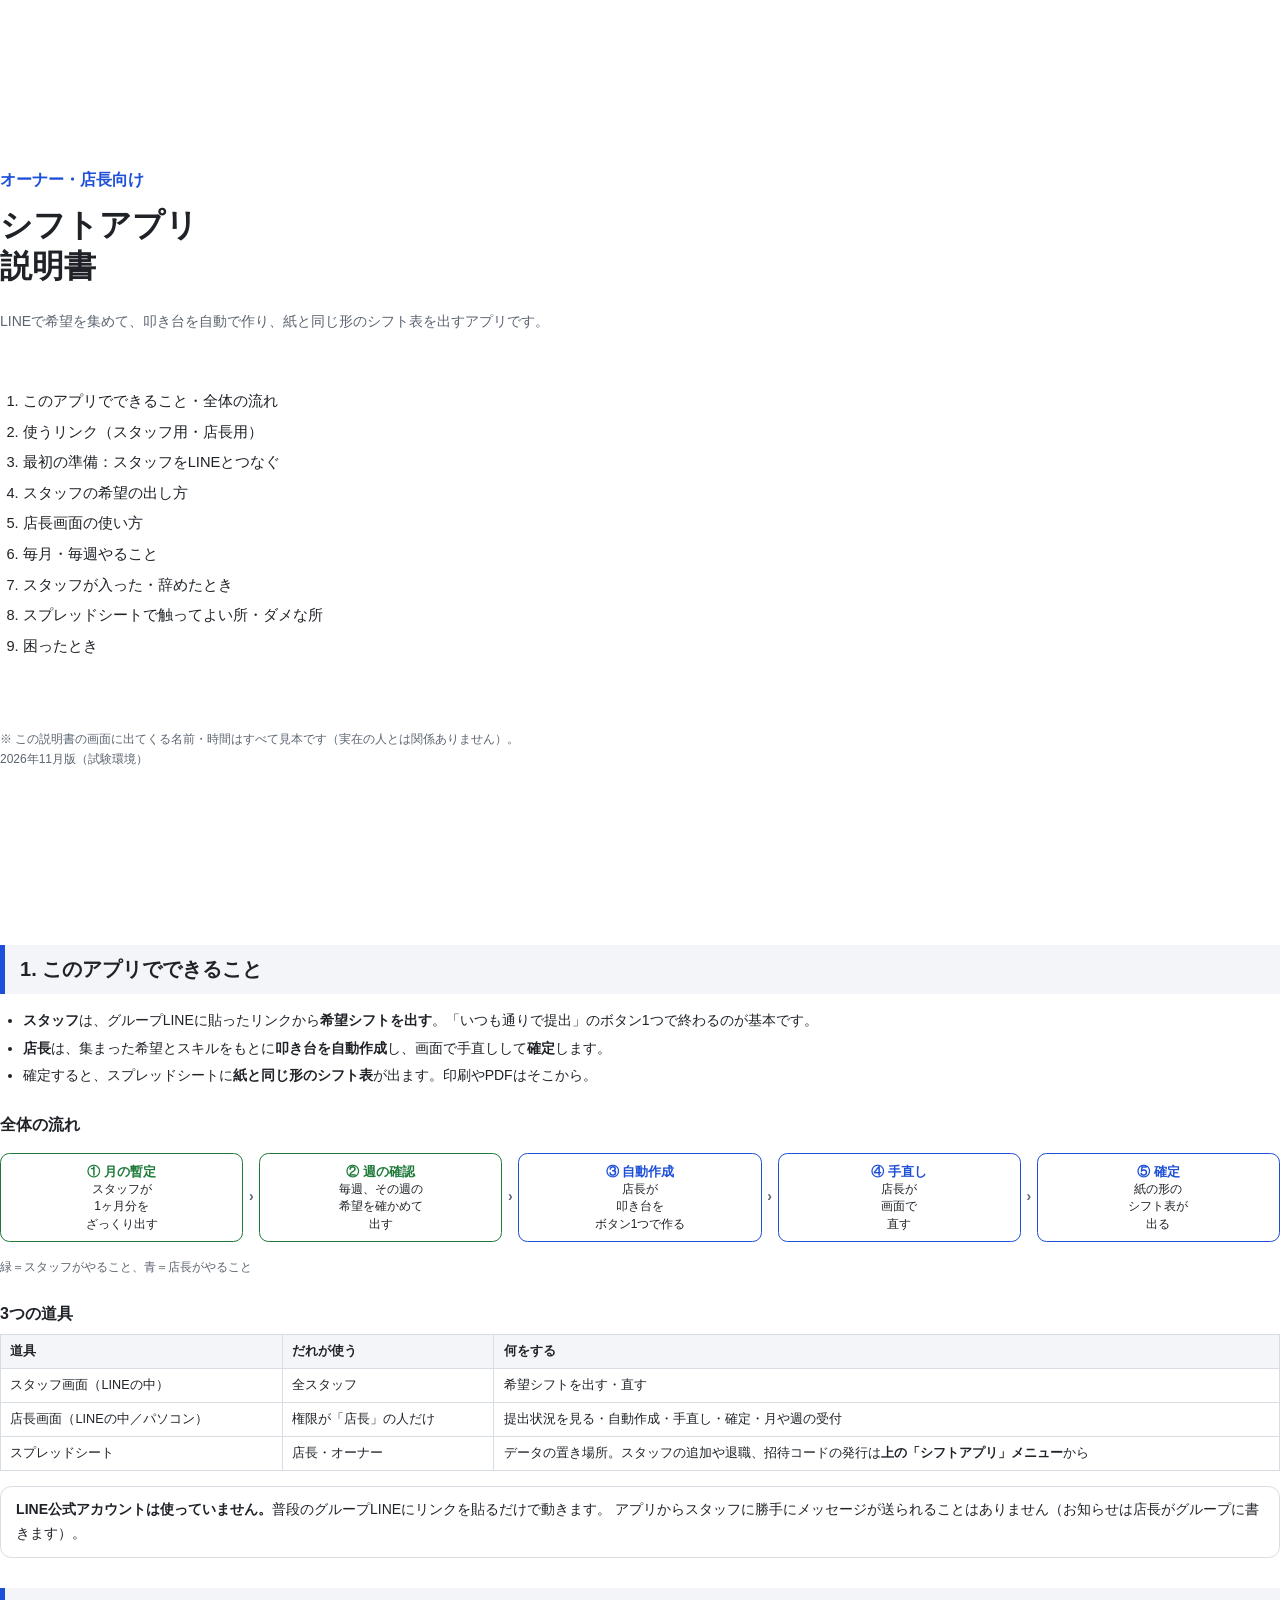
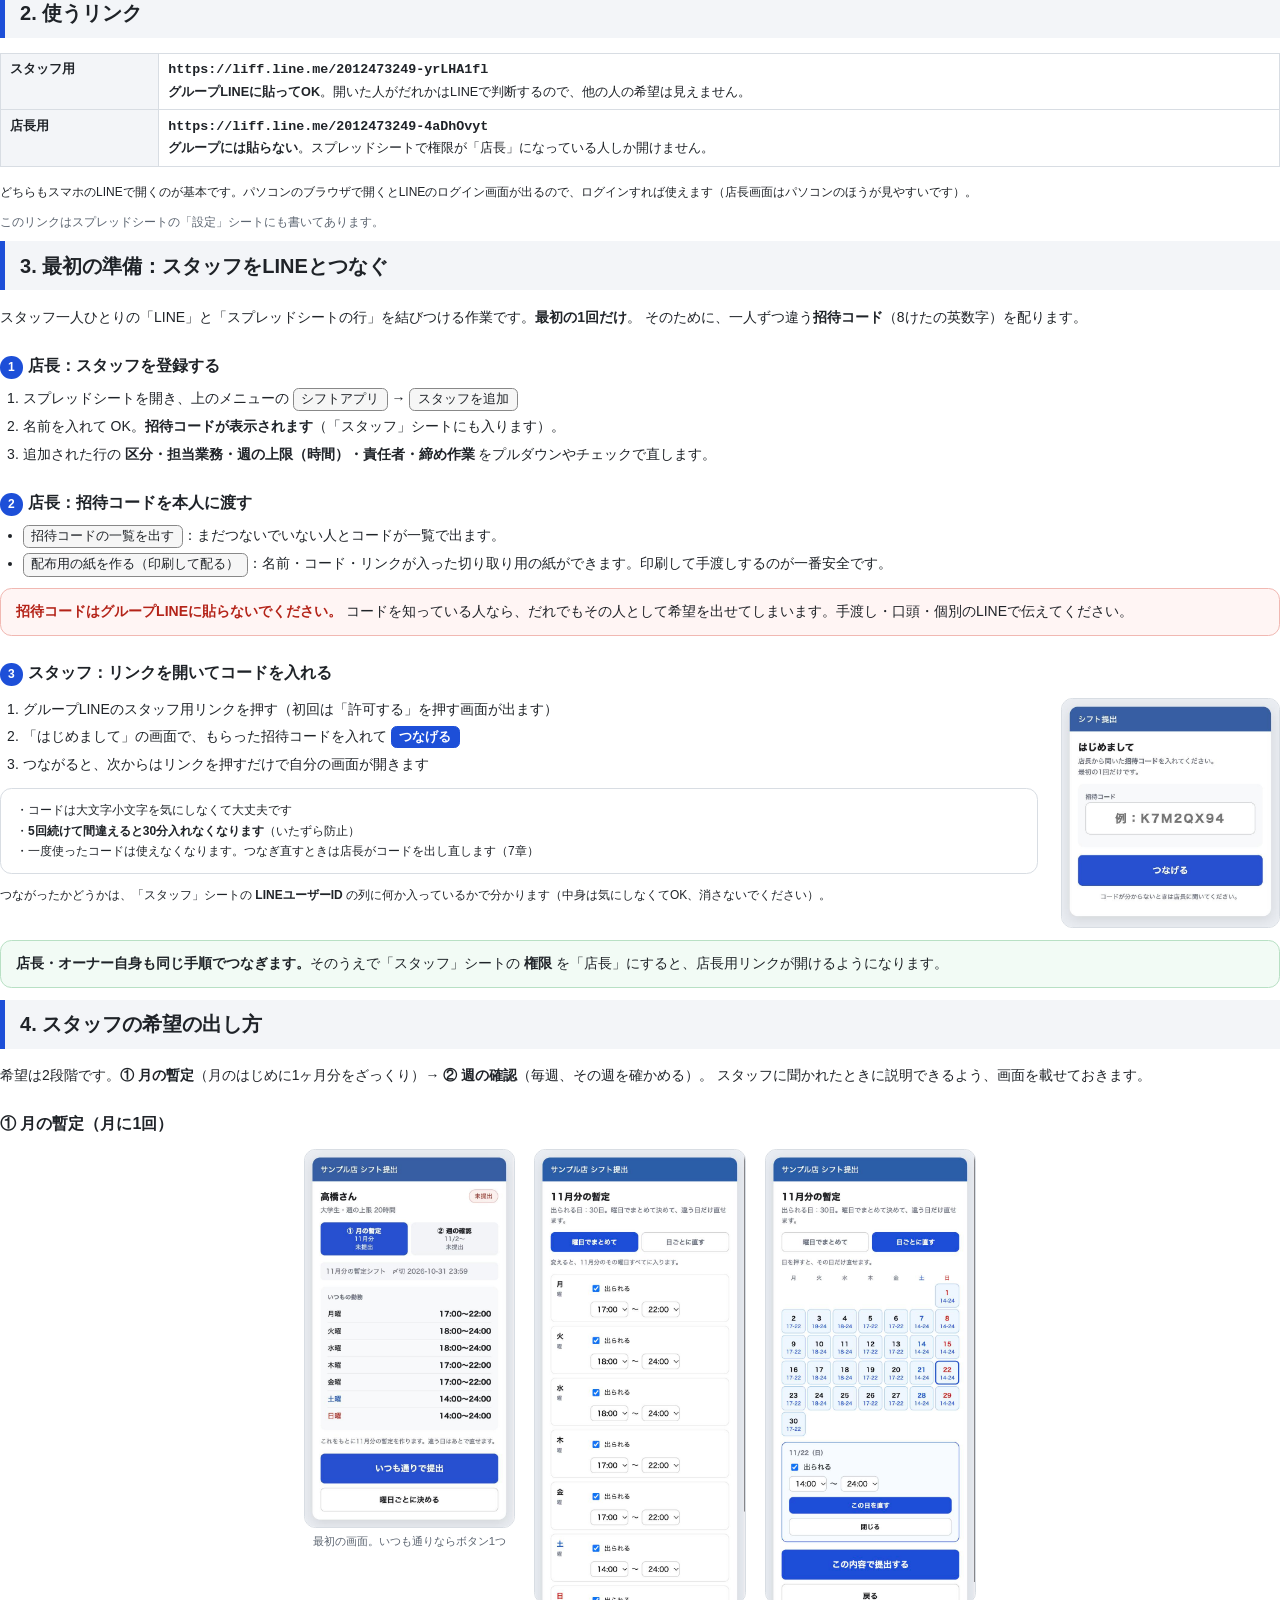
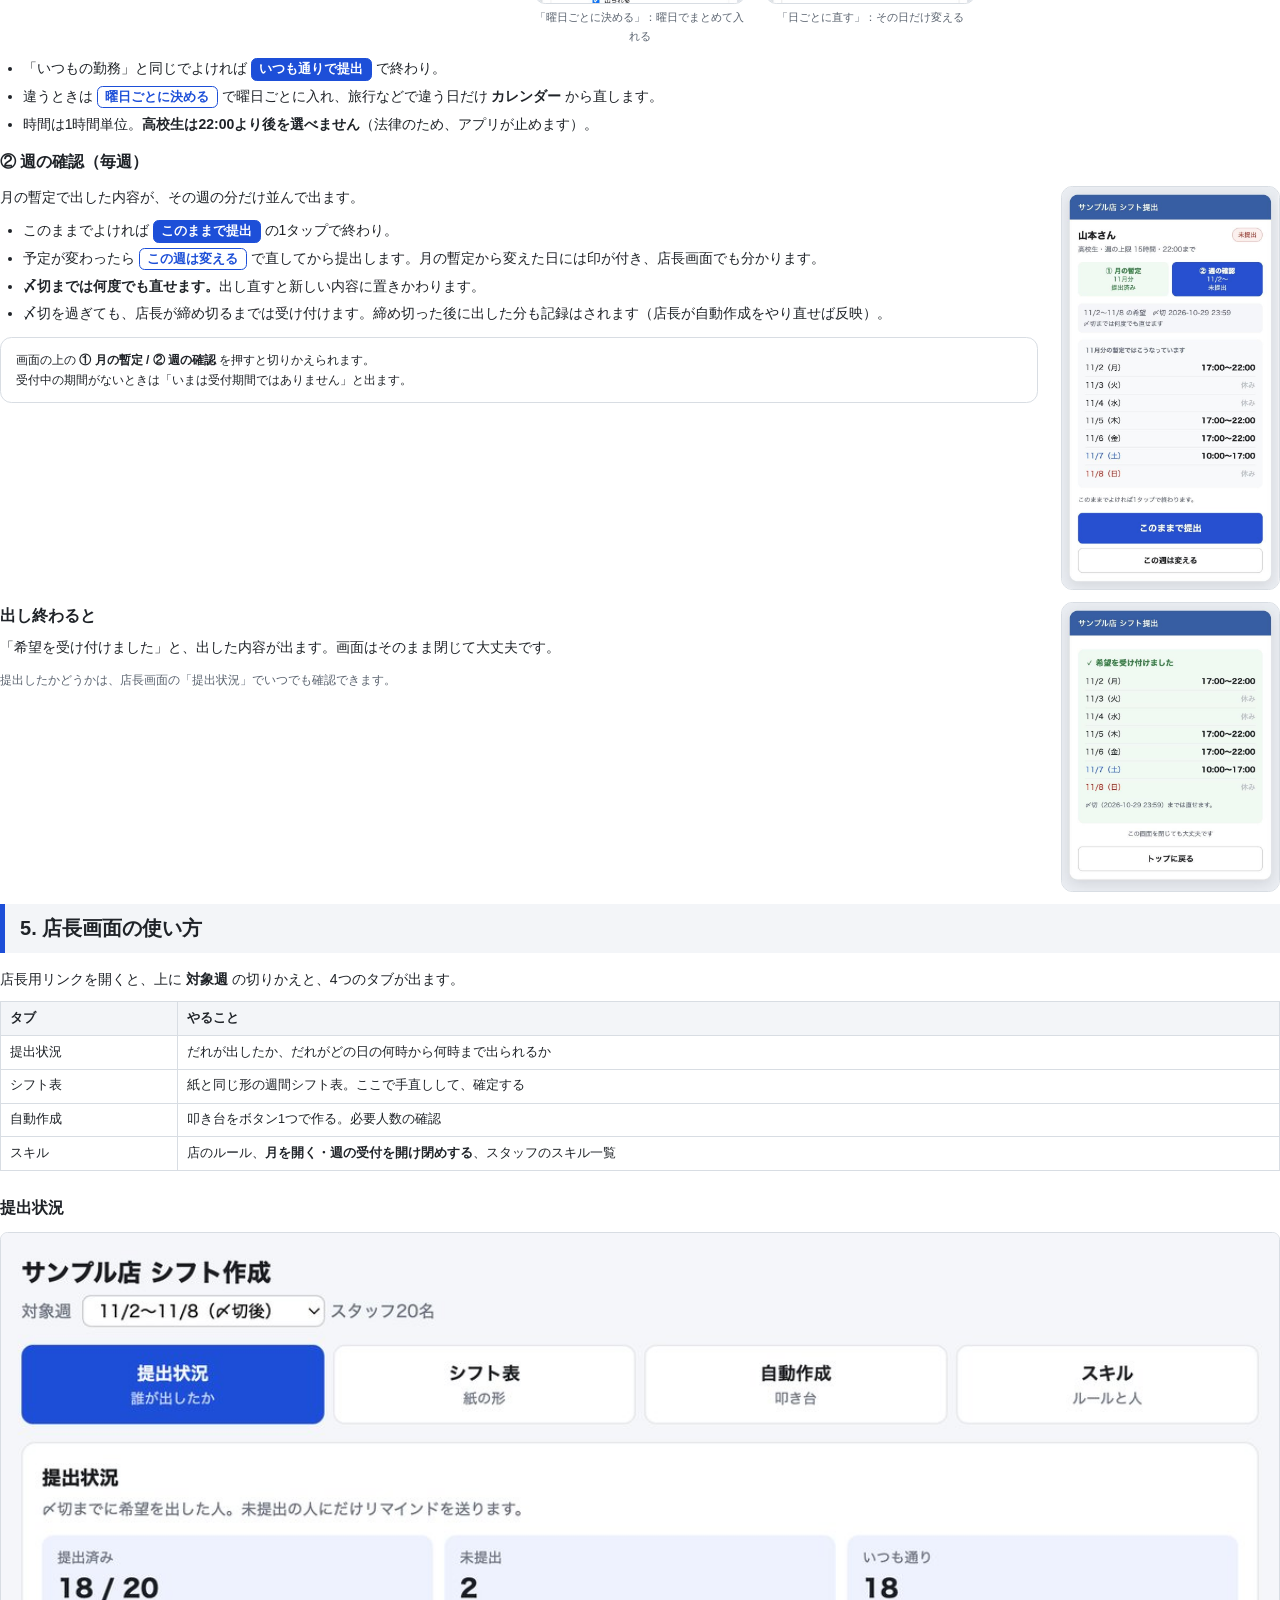
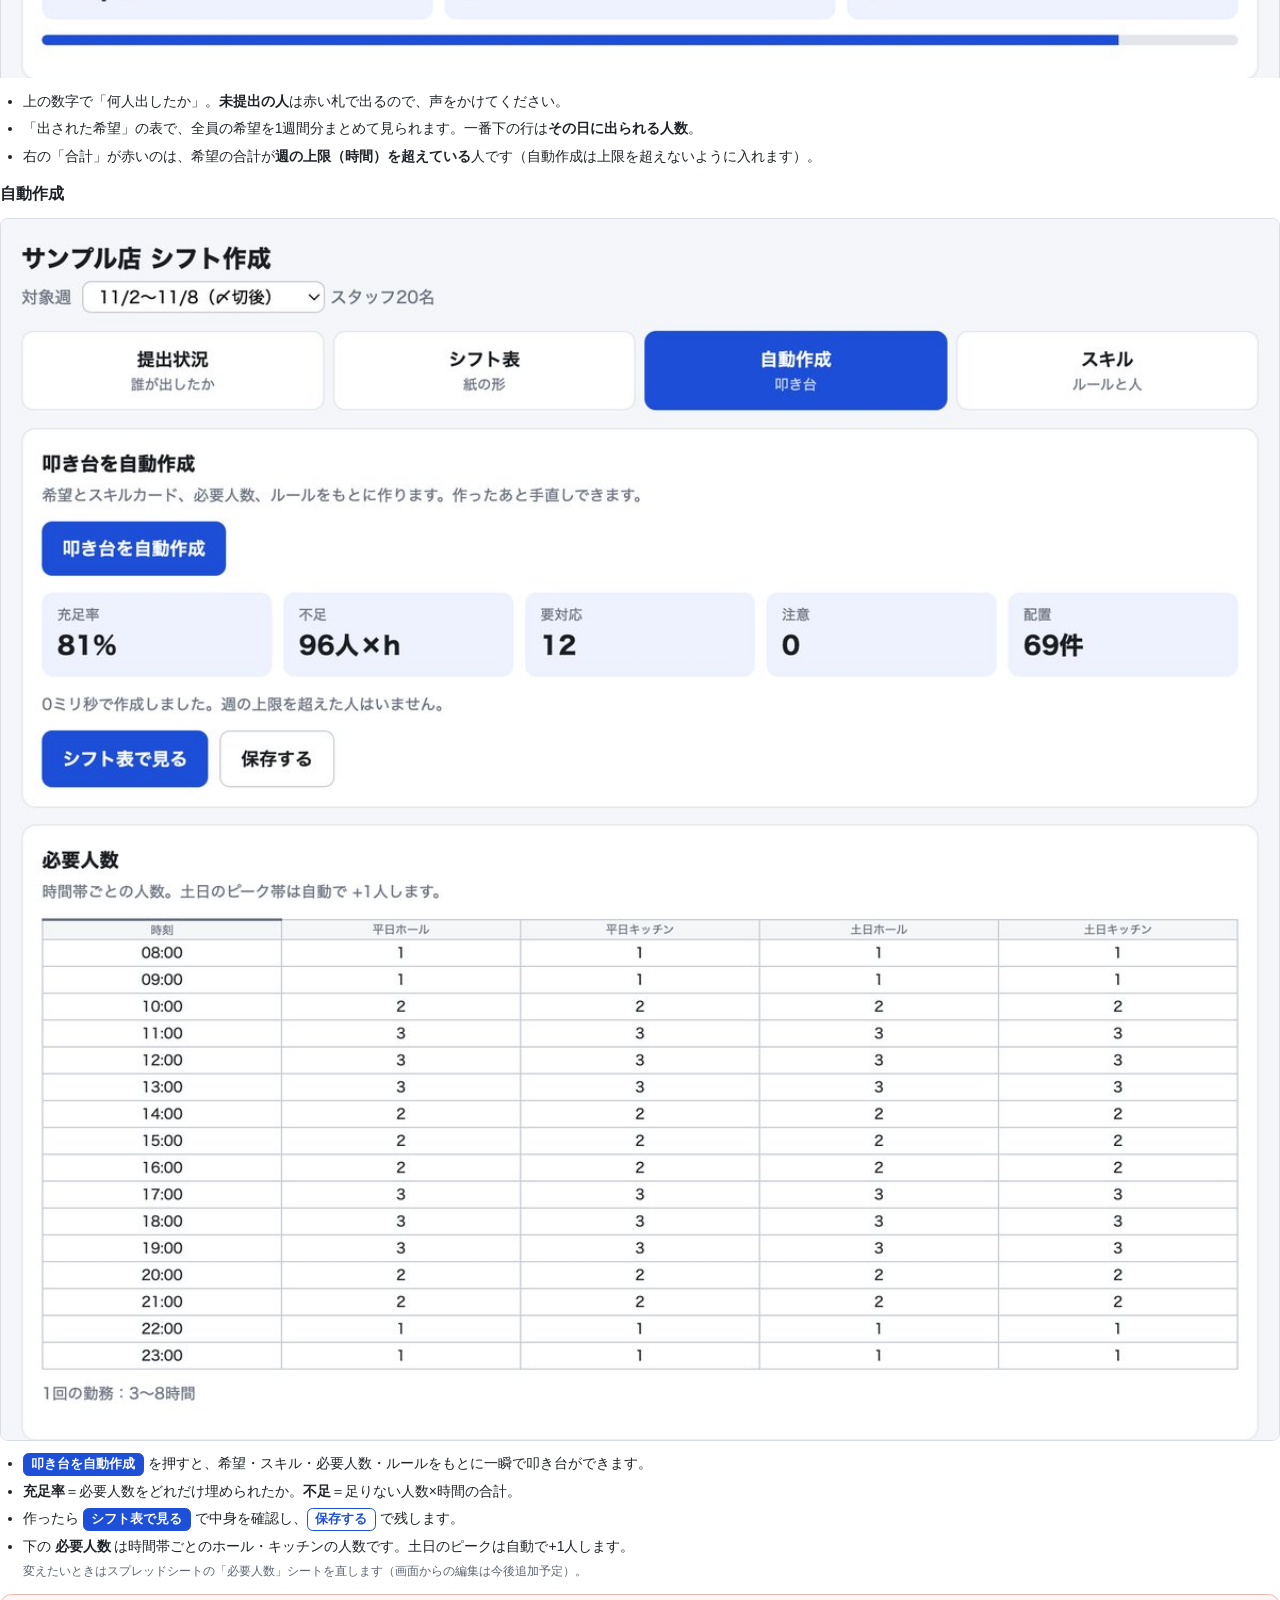
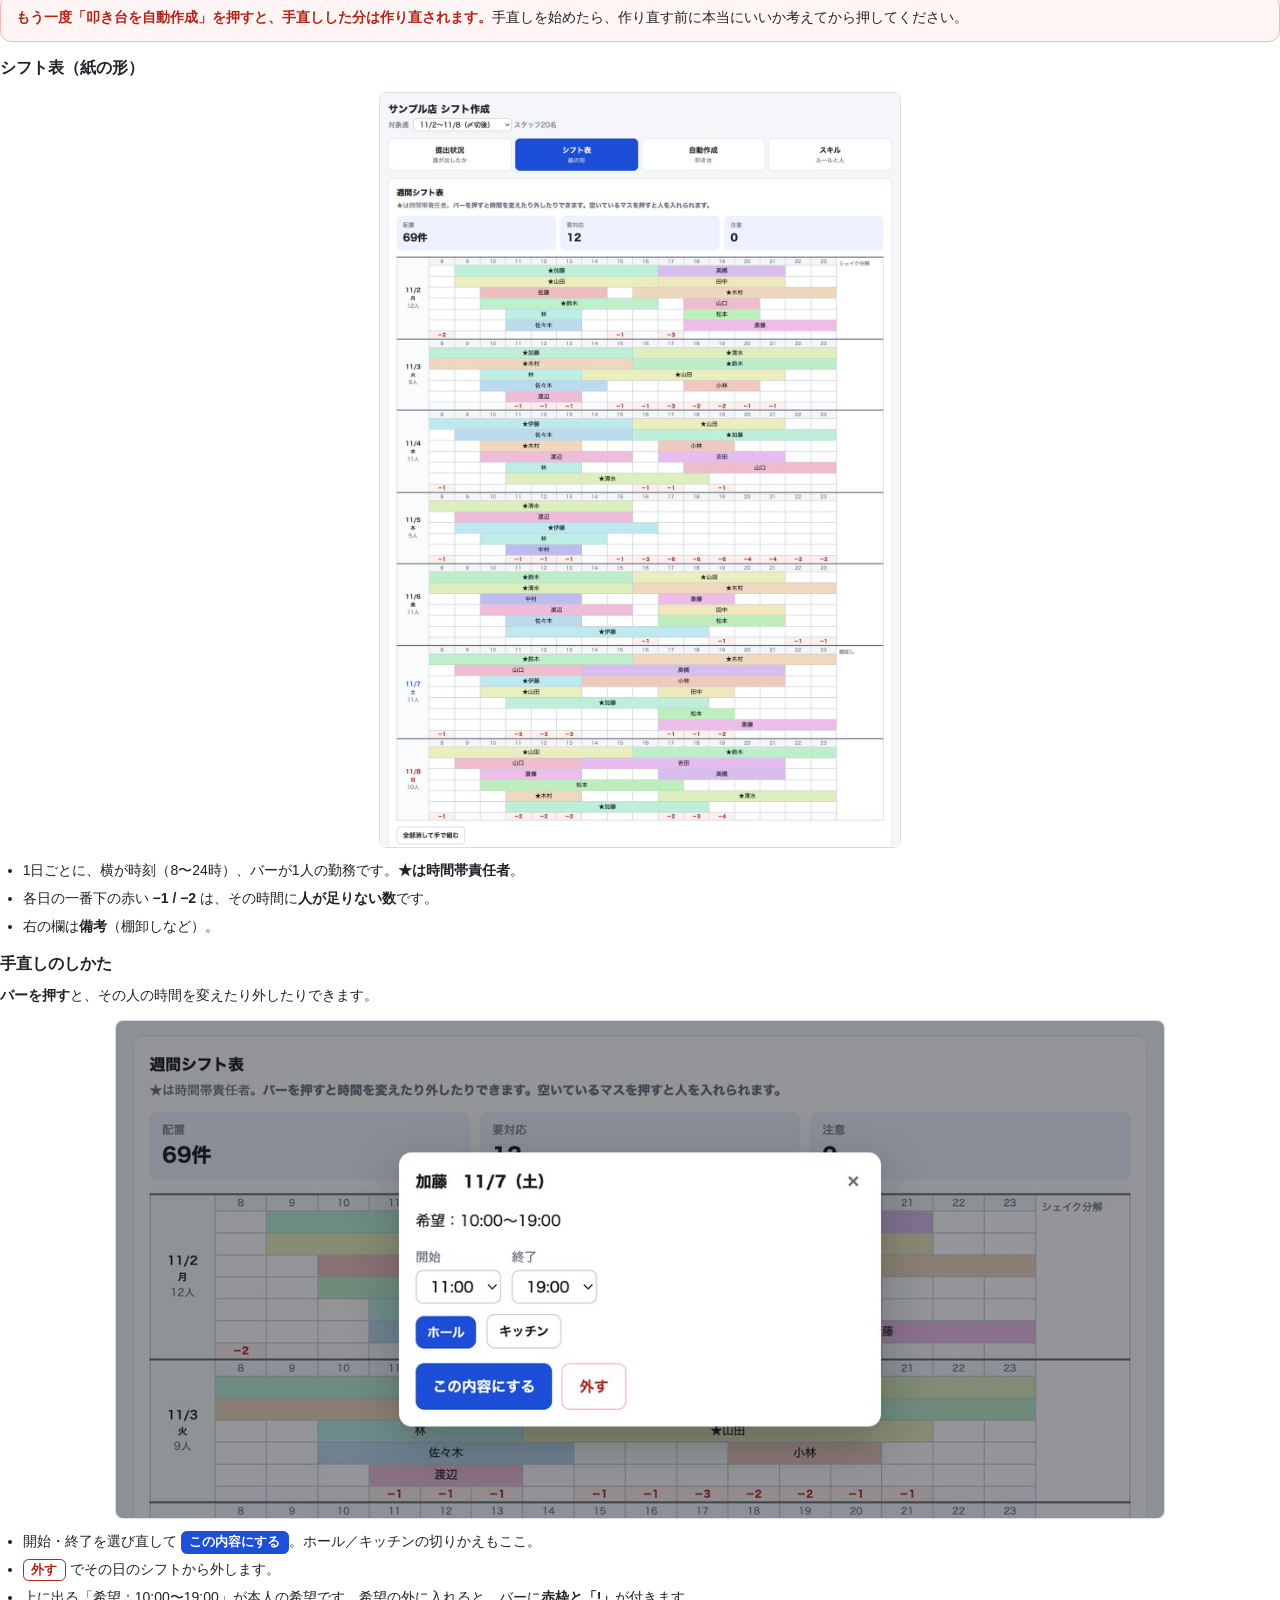
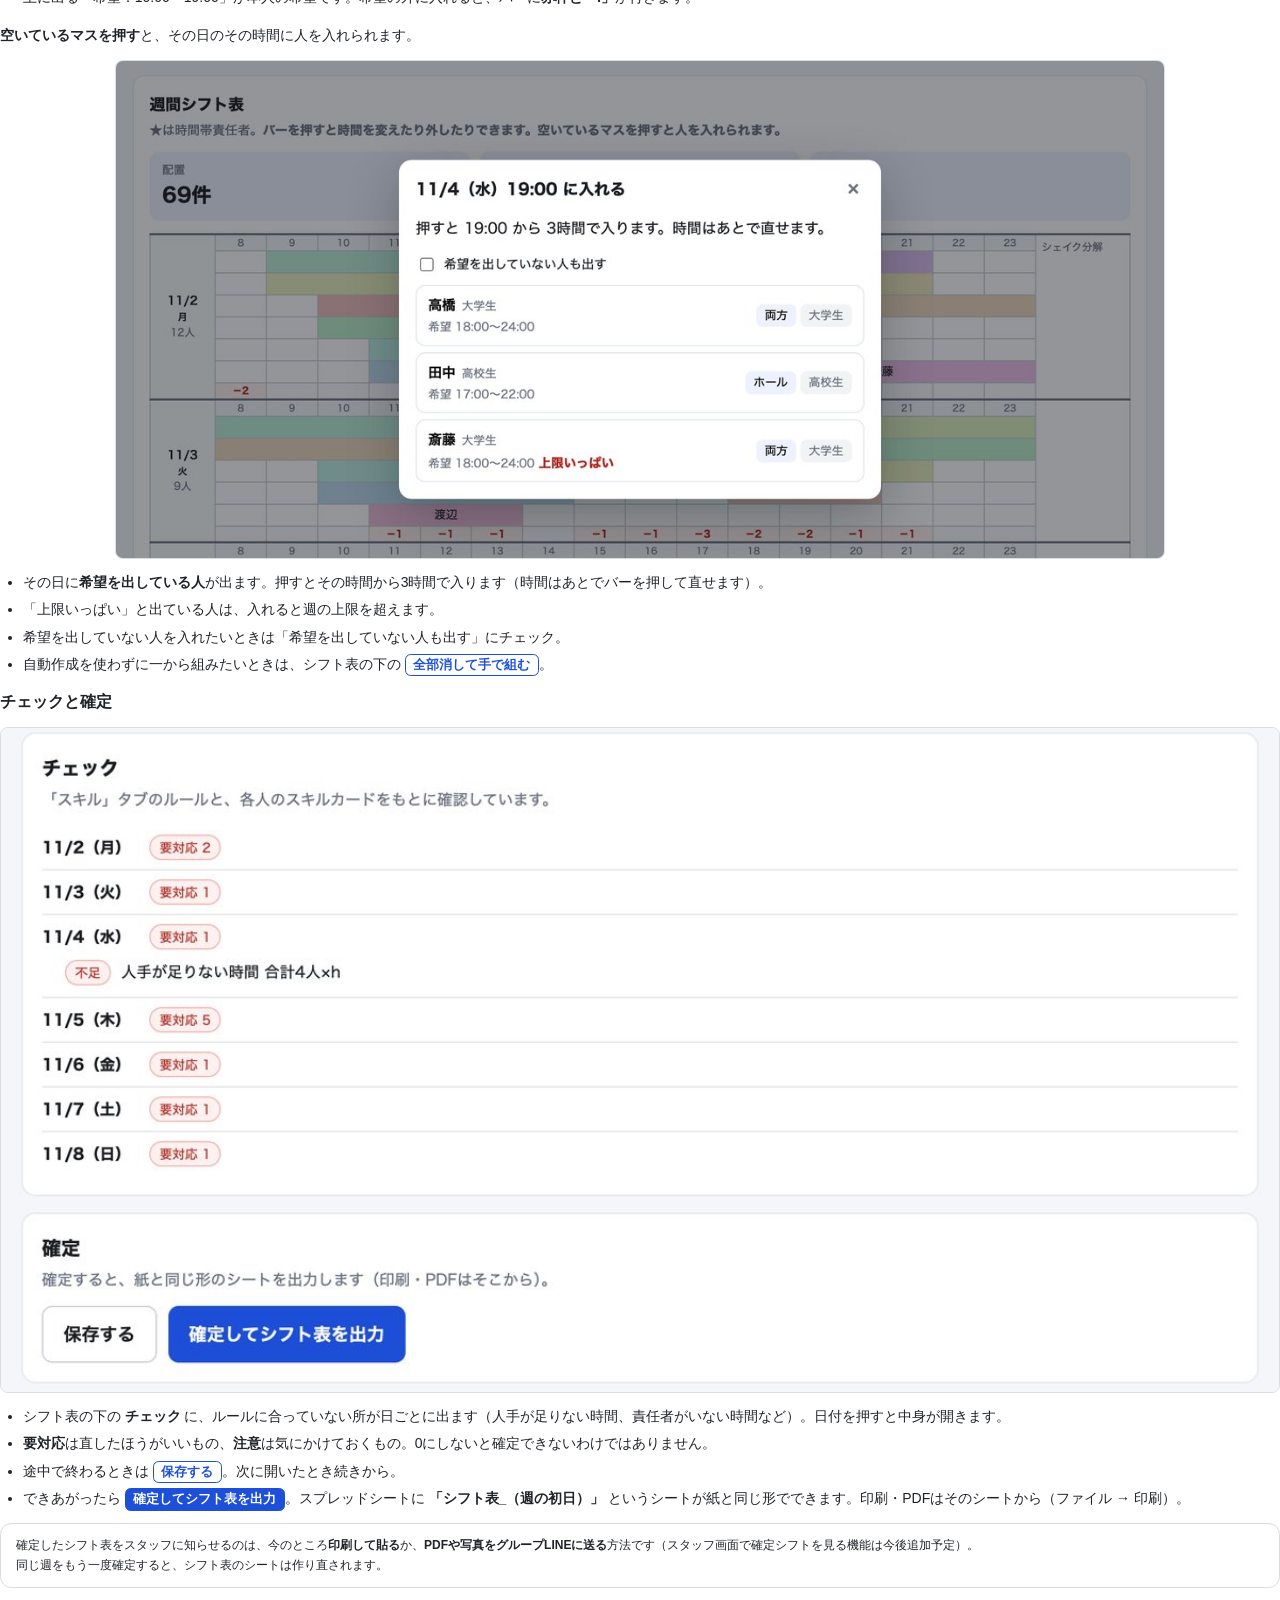
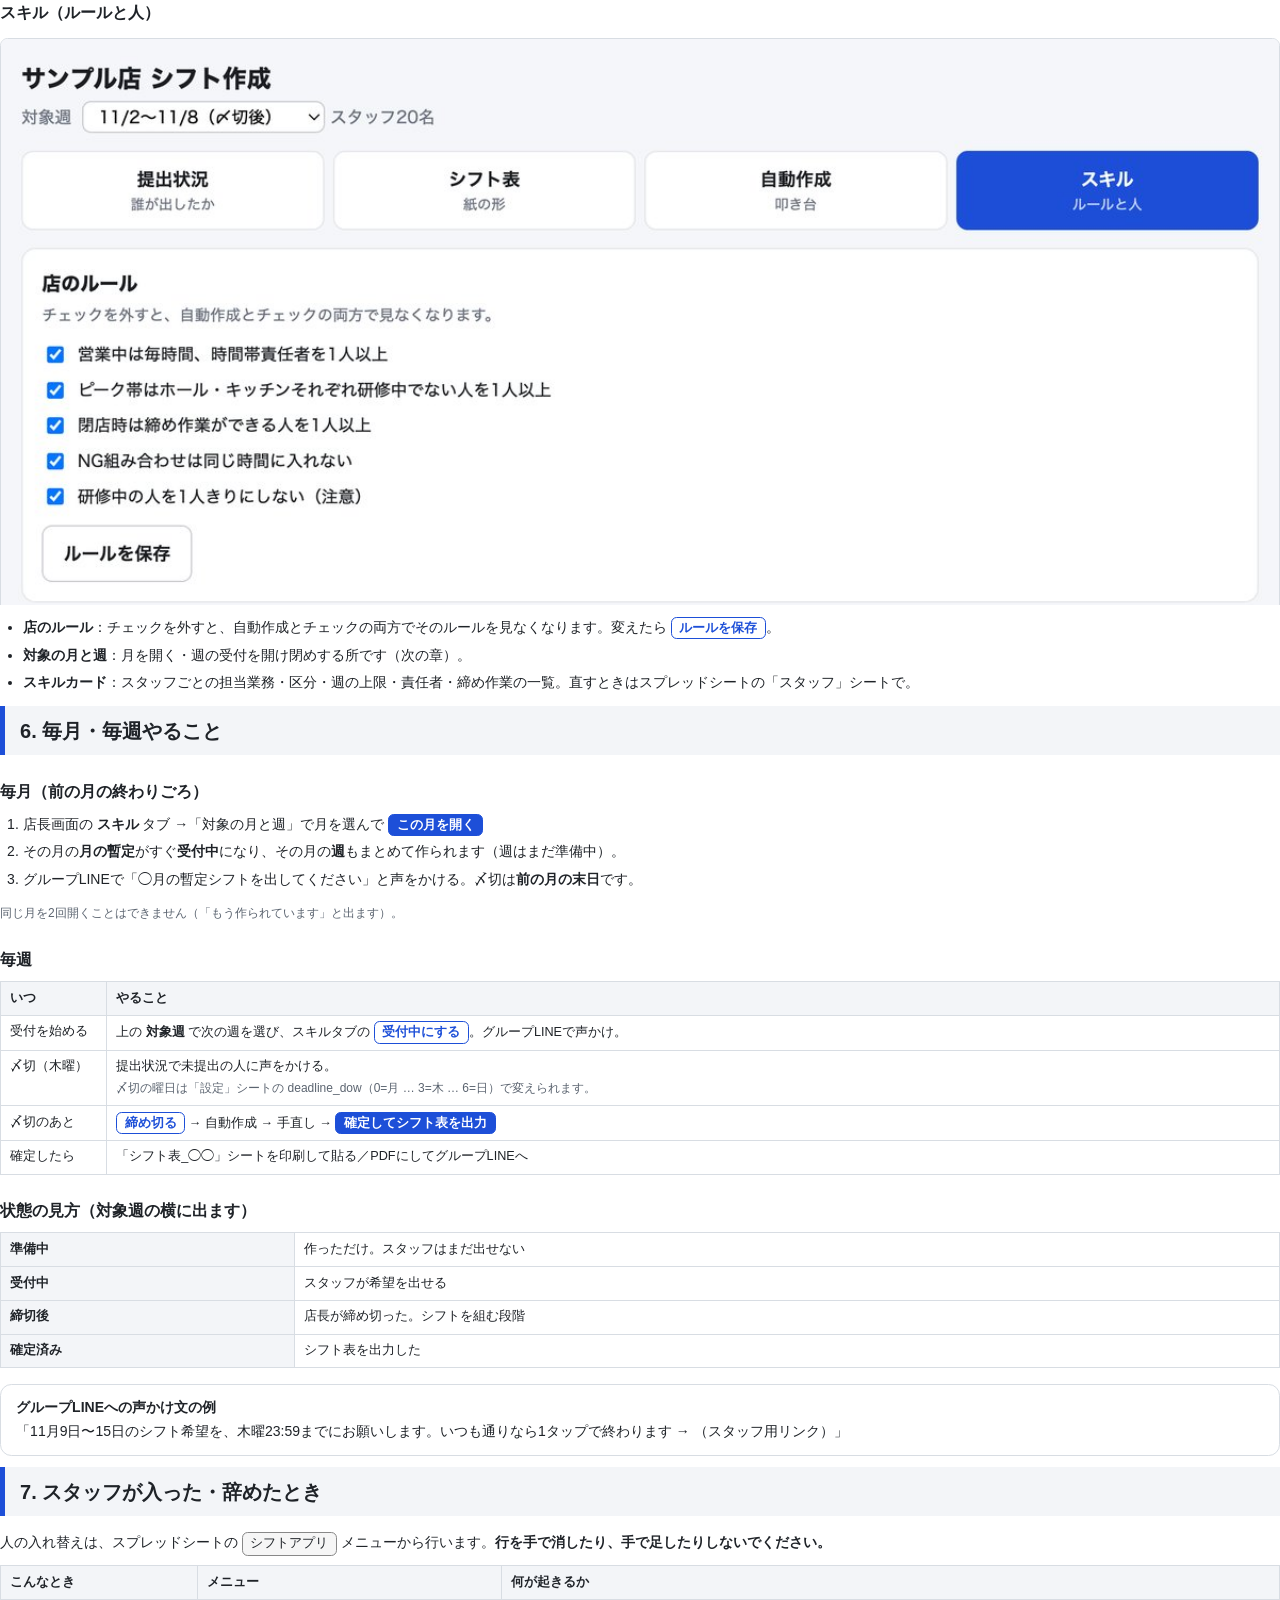
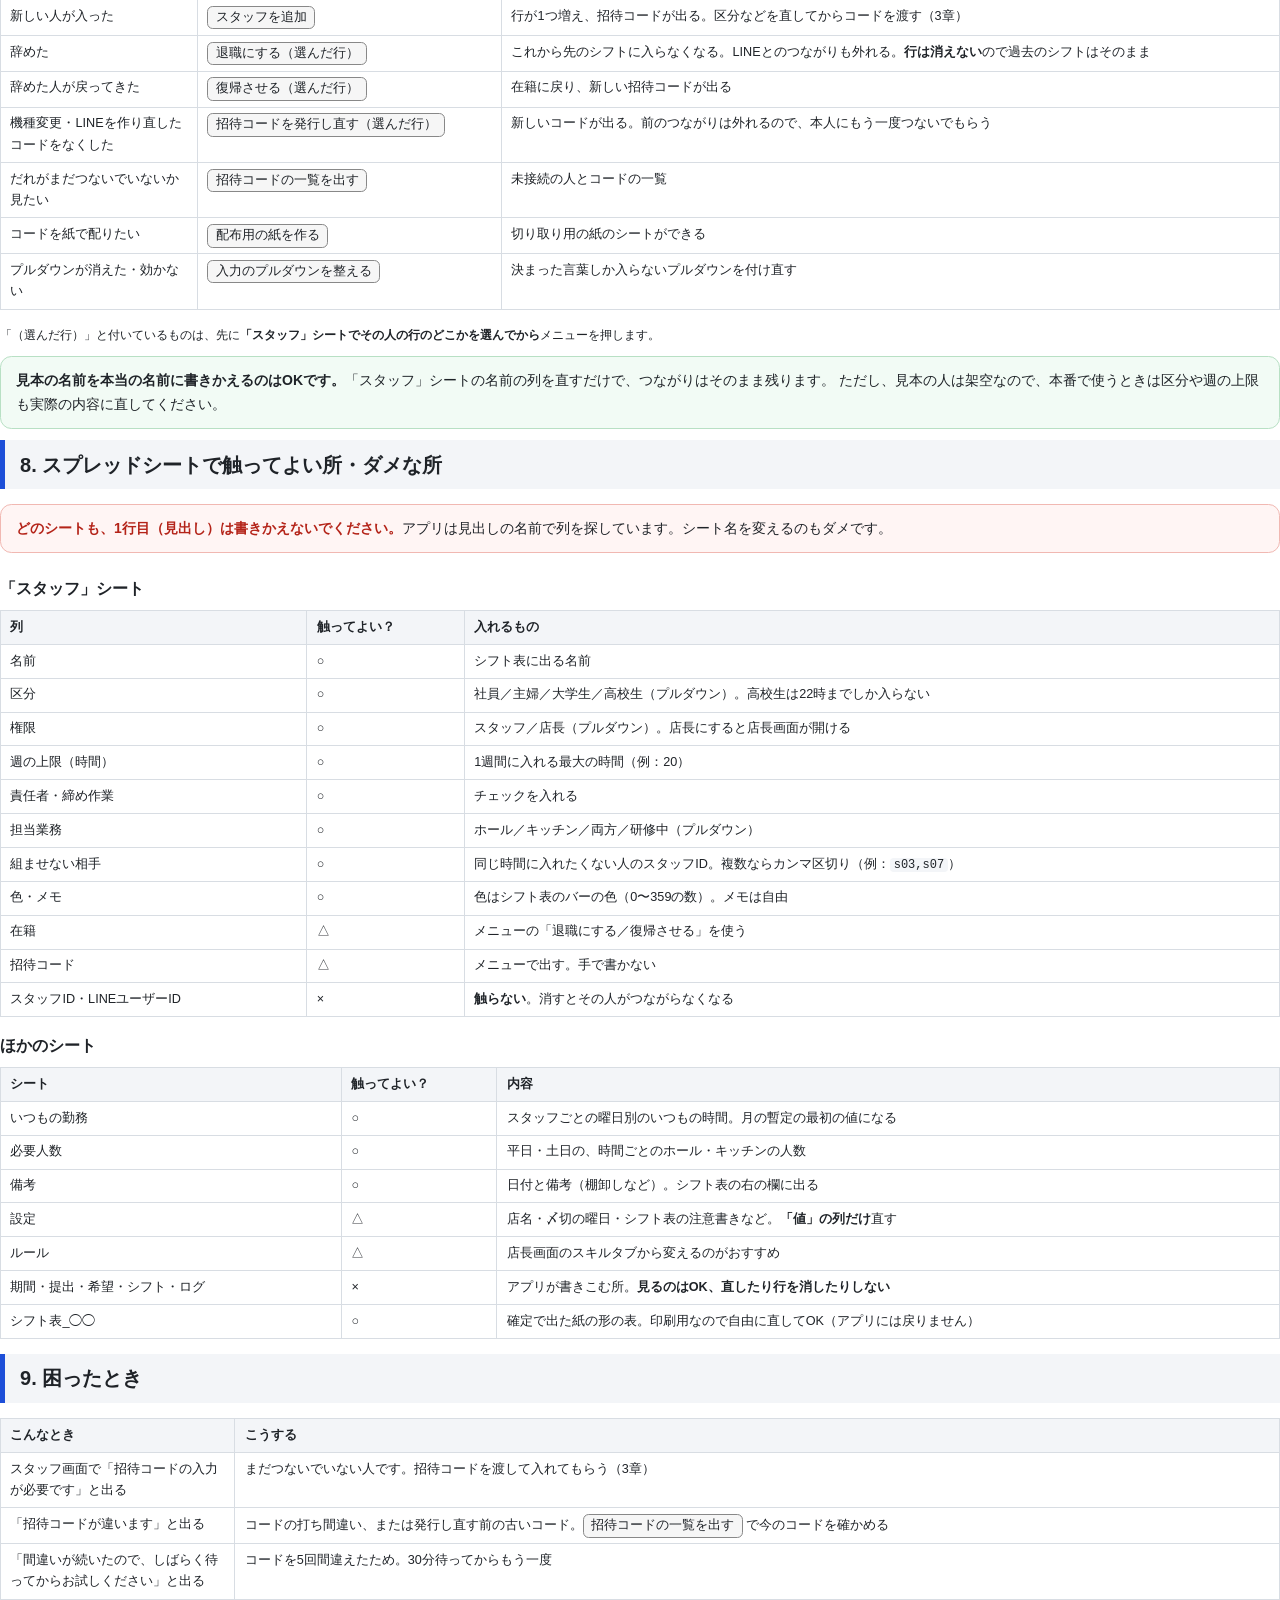
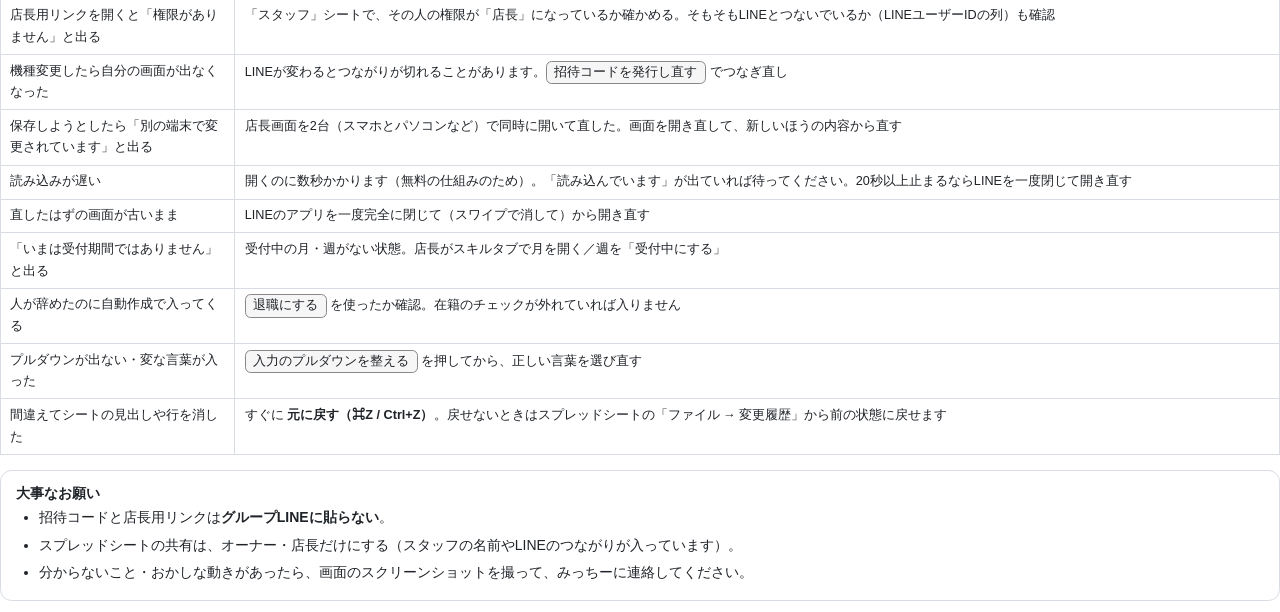
==== manual/manual.html @ 15a0da94 "説明書（PDF）と、説明書のスクショ用の見本モードを追加 - manual/: オーナー・店長向けの説明書（HTML と PDF、画面画像つき。名前はすべて架空） - 手元（localhost）で ?" ====
<!doctype html>
<html lang="ja">
<head>
<meta charset="utf-8">
<title>シフトアプリ 説明書（オーナー・店長向け）</title>
<!--
  オーナー・店長向けの説明書。ヘッドレス Chrome で PDF にする（A4 縦）。
  画像はすべて見本データ（架空の名前）。実名・LINEユーザーID・スプレッドシートIDは載せない。
-->
<style>
  @page { size: A4; margin: 14mm 14mm 16mm; }
  :root { --ink:#1f2328; --sub:#5b6470; --line:#d8dde3; --blue:#1d4fd8; --bg:#f3f5f8; --red:#b42318; --green:#1f7a3a; }
  * { box-sizing: border-box; }
  body { margin:0; color:var(--ink); font-family:"Hiragino Sans","Hiragino Kaku Gothic ProN","Noto Sans JP",sans-serif; font-size:10.5pt; line-height:1.7; -webkit-print-color-adjust:exact; print-color-adjust:exact; }
  h1 { font-size:24pt; margin:0 0 6mm; line-height:1.3; }
  h2 { font-size:15pt; margin:0 0 4mm; padding:2mm 0 2mm 4mm; border-left:5px solid var(--blue); background:var(--bg); }
  h3 { font-size:12pt; margin:6mm 0 2mm; }
  p { margin:0 0 2.5mm; }
  ul, ol { margin:0 0 3mm; padding-left:6mm; }
  li { margin-bottom:1mm; }
  .page { page-break-after: always; }
  .page:last-child { page-break-after: auto; }
  .sub { color:var(--sub); }
  .small { font-size:9pt; }
  b.blue { color:var(--blue); }
  .note { border:1px solid var(--line); border-radius:3mm; padding:3mm 4mm; margin:3mm 0; background:#fff; }
  .warn { border:1px solid #f1b8b2; background:#fff5f4; border-radius:3mm; padding:3mm 4mm; margin:3mm 0; }
  .warn b:first-child { color:var(--red); }
  .ok { border:1px solid #b8e0c4; background:#f2fbf5; border-radius:3mm; padding:3mm 4mm; margin:3mm 0; }
  .btn { display:inline-block; padding:0 2mm; border:1px solid var(--blue); border-radius:1.5mm; color:var(--blue); font-weight:700; font-size:9.5pt; line-height:1.6; white-space:nowrap; }
  .btn.fill { background:var(--blue); color:#fff; }
  .menu { display:inline-block; padding:0 2mm; border:1px solid #888; border-radius:1.5mm; background:#f6f6f6; font-size:9.5pt; white-space:nowrap; }
  code { font-family:Menlo,monospace; font-size:9pt; background:var(--bg); padding:0 1mm; border-radius:1mm; }
  .url { font-family:Menlo,monospace; font-size:10pt; font-weight:700; }

  /* スマホ画面（縦長）は文章と横並び */
  .row { display:flex; gap:6mm; align-items:flex-start; margin:3mm 0; break-inside:avoid; }
  .row .txt { flex:1; }
  .phone { width:58mm; flex:none; border:1px solid var(--line); border-radius:3mm; overflow:hidden; }
  .phone img { width:100%; display:block; }
  .phones { display:flex; gap:5mm; justify-content:center; margin:3mm 0; break-inside:avoid; }
  .phones figure { margin:0; width:56mm; }
  .phones img { width:100%; display:block; border:1px solid var(--line); border-radius:3mm; }
  figcaption { font-size:8.5pt; color:var(--sub); text-align:center; margin-top:1mm; }

  /* パソコン画面は横幅いっぱい */
  .wide { margin:3mm 0; break-inside:avoid; }
  .wide img { width:100%; display:block; border:1px solid var(--line); border-radius:2mm; }
  .wide.h { max-height:150mm; overflow:hidden; }

  table { border-collapse:collapse; width:100%; margin:2mm 0 4mm; font-size:9.5pt; break-inside:avoid; }
  th, td { border:1px solid var(--line); padding:1.5mm 2.5mm; text-align:left; vertical-align:top; }
  th { background:var(--bg); white-space:nowrap; }

  /* 流れ図 */
  .flow { display:flex; align-items:stretch; gap:1.5mm; margin:4mm 0; }
  .flow div { flex:1; border:1.5px solid var(--blue); border-radius:2.5mm; padding:2mm 1.5mm; text-align:center; font-size:9pt; line-height:1.45; }
  .flow div b { display:block; font-size:10pt; color:var(--blue); }
  .flow div.who-s { border-color:var(--green); } .flow div.who-s b { color:var(--green); }
  .flow span { align-self:center; color:var(--sub); font-weight:700; }

  .cover { height:250mm; display:flex; flex-direction:column; justify-content:center; }
  .cover .tag { color:var(--blue); font-weight:700; font-size:12pt; margin-bottom:3mm; }
  .toc { margin-top:12mm; font-size:11pt; }
  .toc li { margin-bottom:1.5mm; }
  .step { display:inline-block; width:6mm; height:6mm; border-radius:50%; background:var(--blue); color:#fff; text-align:center; line-height:6mm; font-size:9pt; font-weight:700; margin-right:1.5mm; }
</style>
</head>
<body>

<!-- ============ 表紙 ============ -->
<section class="page cover">
  <div class="tag">オーナー・店長向け</div>
  <h1>シフトアプリ<br>説明書</h1>
  <p class="sub">LINEで希望を集めて、叩き台を自動で作り、紙と同じ形のシフト表を出すアプリです。</p>
  <ol class="toc">
    <li>このアプリでできること・全体の流れ</li>
    <li>使うリンク（スタッフ用・店長用）</li>
    <li>最初の準備：スタッフをLINEとつなぐ</li>
    <li>スタッフの希望の出し方</li>
    <li>店長画面の使い方</li>
    <li>毎月・毎週やること</li>
    <li>スタッフが入った・辞めたとき</li>
    <li>スプレッドシートで触ってよい所・ダメな所</li>
    <li>困ったとき</li>
  </ol>
  <p class="small sub" style="margin-top:14mm">※ この説明書の画面に出てくる名前・時間はすべて見本です（実在の人とは関係ありません）。<br>2026年11月版（試験環境）</p>
</section>

<!-- ============ 1. 全体 ============ -->
<section class="page">
  <h2>1. このアプリでできること</h2>
  <ul>
    <li><b>スタッフ</b>は、グループLINEに貼ったリンクから<b>希望シフトを出す</b>。「いつも通りで提出」のボタン1つで終わるのが基本です。</li>
    <li><b>店長</b>は、集まった希望とスキルをもとに<b>叩き台を自動作成</b>し、画面で手直しして<b>確定</b>します。</li>
    <li>確定すると、スプレッドシートに<b>紙と同じ形のシフト表</b>が出ます。印刷やPDFはそこから。</li>
  </ul>

  <h3>全体の流れ</h3>
  <div class="flow">
    <div class="who-s"><b>① 月の暫定</b>スタッフが<br>1ヶ月分を<br>ざっくり出す</div><span>›</span>
    <div class="who-s"><b>② 週の確認</b>毎週、その週の<br>希望を確かめて<br>出す</div><span>›</span>
    <div><b>③ 自動作成</b>店長が<br>叩き台を<br>ボタン1つで作る</div><span>›</span>
    <div><b>④ 手直し</b>店長が<br>画面で<br>直す</div><span>›</span>
    <div><b>⑤ 確定</b>紙の形の<br>シフト表が<br>出る</div>
  </div>
  <p class="small sub">緑＝スタッフがやること、青＝店長がやること</p>

  <h3>3つの道具</h3>
  <table>
    <tr><th>道具</th><th>だれが使う</th><th>何をする</th></tr>
    <tr><td>スタッフ画面（LINEの中）</td><td>全スタッフ</td><td>希望シフトを出す・直す</td></tr>
    <tr><td>店長画面（LINEの中／パソコン）</td><td>権限が「店長」の人だけ</td><td>提出状況を見る・自動作成・手直し・確定・月や週の受付</td></tr>
    <tr><td>スプレッドシート</td><td>店長・オーナー</td><td>データの置き場所。スタッフの追加や退職、招待コードの発行は<b>上の「シフトアプリ」メニュー</b>から</td></tr>
  </table>

  <div class="note">
    <b>LINE公式アカウントは使っていません。</b>普段のグループLINEにリンクを貼るだけで動きます。
    アプリからスタッフに勝手にメッセージが送られることはありません（お知らせは店長がグループに書きます）。
  </div>

  <h2 style="margin-top:8mm">2. 使うリンク</h2>
  <table>
    <tr><th>スタッフ用</th><td><span class="url">https://liff.line.me/2012473249-yrLHA1fl</span><br><b>グループLINEに貼ってOK</b>。開いた人がだれかはLINEで判断するので、他の人の希望は見えません。</td></tr>
    <tr><th>店長用</th><td><span class="url">https://liff.line.me/2012473249-4aDhOvyt</span><br><b>グループには貼らない</b>。スプレッドシートで権限が「店長」になっている人しか開けません。</td></tr>
  </table>
  <p class="small">どちらもスマホのLINEで開くのが基本です。パソコンのブラウザで開くとLINEのログイン画面が出るので、ログインすれば使えます（店長画面はパソコンのほうが見やすいです）。</p>
  <p class="small sub">このリンクはスプレッドシートの「設定」シートにも書いてあります。</p>
</section>

<!-- ============ 3. 最初の準備 ============ -->
<section class="page">
  <h2>3. 最初の準備：スタッフをLINEとつなぐ</h2>
  <p>スタッフ一人ひとりの「LINE」と「スプレッドシートの行」を結びつける作業です。<b>最初の1回だけ</b>。
  そのために、一人ずつ違う<b>招待コード</b>（8けたの英数字）を配ります。</p>

  <h3><span class="step">1</span>店長：スタッフを登録する</h3>
  <ol>
    <li>スプレッドシートを開き、上のメニューの <span class="menu">シフトアプリ</span> → <span class="menu">スタッフを追加</span></li>
    <li>名前を入れて OK。<b>招待コードが表示されます</b>（「スタッフ」シートにも入ります）。</li>
    <li>追加された行の <b>区分・担当業務・週の上限（時間）・責任者・締め作業</b> をプルダウンやチェックで直します。</li>
  </ol>

  <h3><span class="step">2</span>店長：招待コードを本人に渡す</h3>
  <ul>
    <li><span class="menu">招待コードの一覧を出す</span>：まだつないでいない人とコードが一覧で出ます。</li>
    <li><span class="menu">配布用の紙を作る（印刷して配る）</span>：名前・コード・リンクが入った切り取り用の紙ができます。印刷して手渡しするのが一番安全です。</li>
  </ul>
  <div class="warn"><b>招待コードはグループLINEに貼らないでください。</b>
  コードを知っている人なら、だれでもその人として希望を出せてしまいます。手渡し・口頭・個別のLINEで伝えてください。</div>

  <h3><span class="step">3</span>スタッフ：リンクを開いてコードを入れる</h3>
  <div class="row">
    <div class="txt">
      <ol>
        <li>グループLINEのスタッフ用リンクを押す（初回は「許可する」を押す画面が出ます）</li>
        <li>「はじめまして」の画面で、もらった招待コードを入れて <span class="btn fill">つなげる</span></li>
        <li>つながると、次からはリンクを押すだけで自分の画面が開きます</li>
      </ol>
      <div class="note small">
        ・コードは大文字小文字を気にしなくて大丈夫です<br>
        ・<b>5回続けて間違えると30分入れなくなります</b>（いたずら防止）<br>
        ・一度使ったコードは使えなくなります。つなぎ直すときは店長がコードを出し直します（7章）
      </div>
      <p class="small">つながったかどうかは、「スタッフ」シートの <b>LINEユーザーID</b> の列に何か入っているかで分かります（中身は気にしなくてOK、消さないでください）。</p>
    </div>
    <div class="phone"><img src="img/s1-link.jpg" alt="招待コードの入力画面"></div>
  </div>

  <div class="ok"><b>店長・オーナー自身も同じ手順でつなぎます。</b>そのうえで「スタッフ」シートの <b>権限</b> を「店長」にすると、店長用リンクが開けるようになります。</div>
</section>

<!-- ============ 4. スタッフの出し方 ============ -->
<section class="page">
  <h2>4. スタッフの希望の出し方</h2>
  <p>希望は2段階です。<b>① 月の暫定</b>（月のはじめに1ヶ月分をざっくり）→ <b>② 週の確認</b>（毎週、その週を確かめる）。
  スタッフに聞かれたときに説明できるよう、画面を載せておきます。</p>

  <h3>① 月の暫定（月に1回）</h3>
  <div class="phones">
    <figure><img src="img/s4-month.jpg" alt=""><figcaption>最初の画面。いつも通りならボタン1つ</figcaption></figure>
    <figure><img src="img/s5-month-dow.jpg" alt=""><figcaption>「曜日ごとに決める」：曜日でまとめて入れる</figcaption></figure>
    <figure><img src="img/s6-month-cal.jpg" alt=""><figcaption>「日ごとに直す」：その日だけ変える</figcaption></figure>
  </div>
  <ul>
    <li>「いつもの勤務」と同じでよければ <span class="btn fill">いつも通りで提出</span> で終わり。</li>
    <li>違うときは <span class="btn">曜日ごとに決める</span> で曜日ごとに入れ、旅行などで違う日だけ <b>カレンダー</b> から直します。</li>
    <li>時間は1時間単位。<b>高校生は22:00より後を選べません</b>（法律のため、アプリが止めます）。</li>
  </ul>
</section>

<section class="page">
  <h3 style="margin-top:0">② 週の確認（毎週）</h3>
  <div class="row">
    <div class="txt">
      <p>月の暫定で出した内容が、その週の分だけ並んで出ます。</p>
      <ul>
        <li>このままでよければ <span class="btn fill">このままで提出</span> の1タップで終わり。</li>
        <li>予定が変わったら <span class="btn">この週は変える</span> で直してから提出します。月の暫定から変えた日には印が付き、店長画面でも分かります。</li>
        <li><b>〆切までは何度でも直せます。</b>出し直すと新しい内容に置きかわります。</li>
        <li>〆切を過ぎても、店長が締め切るまでは受け付けます。締め切った後に出した分も記録はされます（店長が自動作成をやり直せば反映）。</li>
      </ul>
      <div class="note small">
        画面の上の <b>① 月の暫定 / ② 週の確認</b> を押すと切りかえられます。<br>
        受付中の期間がないときは「いまは受付期間ではありません」と出ます。
      </div>
    </div>
    <div class="phone"><img src="img/s2-week.jpg" alt="週の確認の画面"></div>
  </div>

  <div class="row">
    <div class="txt">
      <h3 style="margin-top:0">出し終わると</h3>
      <p>「希望を受け付けました」と、出した内容が出ます。画面はそのまま閉じて大丈夫です。</p>
      <p class="small sub">提出したかどうかは、店長画面の「提出状況」でいつでも確認できます。</p>
    </div>
    <div class="phone"><img src="img/s3-done.jpg" alt="提出完了の画面"></div>
  </div>
</section>

<!-- ============ 5. 店長画面 ============ -->
<section class="page">
  <h2>5. 店長画面の使い方</h2>
  <p>店長用リンクを開くと、上に <b>対象週</b> の切りかえと、4つのタブが出ます。</p>
  <table>
    <tr><th>タブ</th><th>やること</th></tr>
    <tr><td>提出状況</td><td>だれが出したか、だれがどの日の何時から何時まで出られるか</td></tr>
    <tr><td>シフト表</td><td>紙と同じ形の週間シフト表。ここで手直しして、確定する</td></tr>
    <tr><td>自動作成</td><td>叩き台をボタン1つで作る。必要人数の確認</td></tr>
    <tr><td>スキル</td><td>店のルール、<b>月を開く・週の受付を開け閉めする</b>、スタッフのスキル一覧</td></tr>
  </table>

  <h3>提出状況</h3>
  <div class="wide h" style="max-height:118mm"><img src="img/m1-sub.jpg" alt="提出状況タブ"></div>
  <ul>
    <li>上の数字で「何人出したか」。<b>未提出の人</b>は赤い札で出るので、声をかけてください。</li>
    <li>「出された希望」の表で、全員の希望を1週間分まとめて見られます。一番下の行は<b>その日に出られる人数</b>。</li>
    <li>右の「合計」が赤いのは、希望の合計が<b>週の上限（時間）を超えている</b>人です（自動作成は上限を超えないように入れます）。</li>
  </ul>
</section>

<section class="page">
  <h3 style="margin-top:0">自動作成</h3>
  <div class="wide"><img src="img/m6-auto.jpg" alt="自動作成タブ"></div>
  <ul>
    <li><span class="btn fill">叩き台を自動作成</span> を押すと、希望・スキル・必要人数・ルールをもとに一瞬で叩き台ができます。</li>
    <li><b>充足率</b>＝必要人数をどれだけ埋められたか。<b>不足</b>＝足りない人数×時間の合計。</li>
    <li>作ったら <span class="btn fill">シフト表で見る</span> で中身を確認し、<span class="btn">保存する</span> で残します。</li>
    <li>下の <b>必要人数</b> は時間帯ごとのホール・キッチンの人数です。土日のピークは自動で+1人します。<br>
      <span class="small sub">変えたいときはスプレッドシートの「必要人数」シートを直します（画面からの編集は今後追加予定）。</span></li>
  </ul>
  <div class="warn"><b>もう一度「叩き台を自動作成」を押すと、手直しした分は作り直されます。</b>手直しを始めたら、作り直す前に本当にいいか考えてから押してください。</div>
</section>

<section class="page">
  <h3 style="margin-top:0">シフト表（紙の形）</h3>
  <div class="wide"><img src="img/m2-sheet.jpg" alt="シフト表タブ" style="max-height:200mm; width:auto; margin:0 auto;"></div>
  <ul>
    <li>1日ごとに、横が時刻（8〜24時）、バーが1人の勤務です。<b>★は時間帯責任者</b>。</li>
    <li>各日の一番下の赤い <b>−1 / −2</b> は、その時間に<b>人が足りない数</b>です。</li>
    <li>右の欄は<b>備考</b>（棚卸しなど）。</li>
  </ul>
</section>

<section class="page">
  <h3 style="margin-top:0">手直しのしかた</h3>
  <p><b>バーを押す</b>と、その人の時間を変えたり外したりできます。</p>
  <div class="wide" style="width:82%;margin-left:auto;margin-right:auto"><img src="img/m4-bar.jpg" alt="バーを押したところ"></div>
  <ul>
    <li>開始・終了を選び直して <span class="btn fill">この内容にする</span>。ホール／キッチンの切りかえもここ。</li>
    <li><span class="btn" style="color:var(--red);border-color:var(--red)">外す</span> でその日のシフトから外します。</li>
    <li>上に出る「希望：10:00〜19:00」が本人の希望です。希望の外に入れると、バーに<b>赤枠と「!」</b>が付きます。</li>
  </ul>

  <p style="margin-top:4mm"><b>空いているマスを押す</b>と、その日のその時間に人を入れられます。</p>
  <div class="wide" style="width:82%;margin-left:auto;margin-right:auto"><img src="img/m5-add.jpg" alt="空きマスを押したところ"></div>
  <ul>
    <li>その日に<b>希望を出している人</b>が出ます。押すとその時間から3時間で入ります（時間はあとでバーを押して直せます）。</li>
    <li>「上限いっぱい」と出ている人は、入れると週の上限を超えます。</li>
    <li>希望を出していない人を入れたいときは「希望を出していない人も出す」にチェック。</li>
    <li>自動作成を使わずに一から組みたいときは、シフト表の下の <span class="btn">全部消して手で組む</span>。</li>
  </ul>
</section>

<section class="page">
  <h3 style="margin-top:0">チェックと確定</h3>
  <div class="wide"><img src="img/m3-checks.jpg" alt="チェックと確定"></div>
  <ul>
    <li>シフト表の下の <b>チェック</b> に、ルールに合っていない所が日ごとに出ます（人手が足りない時間、責任者がいない時間など）。日付を押すと中身が開きます。</li>
    <li><b>要対応</b>は直したほうがいいもの、<b>注意</b>は気にかけておくもの。0にしないと確定できないわけではありません。</li>
    <li>途中で終わるときは <span class="btn">保存する</span>。次に開いたとき続きから。</li>
    <li>できあがったら <span class="btn fill">確定してシフト表を出力</span>。スプレッドシートに <b>「シフト表_（週の初日）」</b> というシートが紙と同じ形でできます。印刷・PDFはそのシートから（ファイル → 印刷）。</li>
  </ul>
  <div class="note small">
    確定したシフト表をスタッフに知らせるのは、今のところ<b>印刷して貼る</b>か、<b>PDFや写真をグループLINEに送る</b>方法です（スタッフ画面で確定シフトを見る機能は今後追加予定）。<br>
    同じ週をもう一度確定すると、シフト表のシートは作り直されます。
  </div>

</section>

<section class="page">
  <h3 style="margin-top:0">スキル（ルールと人）</h3>
  <div class="wide h" style="max-height:150mm"><img src="img/m7-skill.jpg" alt="スキルタブ"></div>
  <ul>
    <li><b>店のルール</b>：チェックを外すと、自動作成とチェックの両方でそのルールを見なくなります。変えたら <span class="btn">ルールを保存</span>。</li>
    <li><b>対象の月と週</b>：月を開く・週の受付を開け閉めする所です（次の章）。</li>
    <li><b>スキルカード</b>：スタッフごとの担当業務・区分・週の上限・責任者・締め作業の一覧。直すときはスプレッドシートの「スタッフ」シートで。</li>
  </ul>
</section>

<!-- ============ 6. 毎月・毎週 ============ -->
<section class="page">
  <h2>6. 毎月・毎週やること</h2>

  <h3>毎月（前の月の終わりごろ）</h3>
  <ol>
    <li>店長画面の <b>スキル</b> タブ →「対象の月と週」で月を選んで <span class="btn fill">この月を開く</span></li>
    <li>その月の<b>月の暫定</b>がすぐ<b>受付中</b>になり、その月の<b>週</b>もまとめて作られます（週はまだ準備中）。</li>
    <li>グループLINEで「◯月の暫定シフトを出してください」と声をかける。〆切は<b>前の月の末日</b>です。</li>
  </ol>
  <p class="small sub">同じ月を2回開くことはできません（「もう作られています」と出ます）。</p>

  <h3>毎週</h3>
  <table>
    <tr><th style="width:28mm">いつ</th><th>やること</th></tr>
    <tr><td>受付を始める</td><td>上の <b>対象週</b> で次の週を選び、スキルタブの <span class="btn">受付中にする</span>。グループLINEで声かけ。</td></tr>
    <tr><td>〆切（木曜）</td><td>提出状況で未提出の人に声をかける。<br><span class="small sub">〆切の曜日は「設定」シートの deadline_dow（0=月 … 3=木 … 6=日）で変えられます。</span></td></tr>
    <tr><td>〆切のあと</td><td><span class="btn">締め切る</span> → 自動作成 → 手直し → <span class="btn fill">確定してシフト表を出力</span></td></tr>
    <tr><td>確定したら</td><td>「シフト表_◯◯」シートを印刷して貼る／PDFにしてグループLINEへ</td></tr>
  </table>

  <h3>状態の見方（対象週の横に出ます）</h3>
  <table>
    <tr><th>準備中</th><td>作っただけ。スタッフはまだ出せない</td></tr>
    <tr><th>受付中</th><td>スタッフが希望を出せる</td></tr>
    <tr><th>締切後</th><td>店長が締め切った。シフトを組む段階</td></tr>
    <tr><th>確定済み</th><td>シフト表を出力した</td></tr>
  </table>

  <div class="note">
    <b>グループLINEへの声かけ文の例</b><br>
    「11月9日〜15日のシフト希望を、木曜23:59までにお願いします。いつも通りなら1タップで終わります → （スタッフ用リンク）」
  </div>
</section>

<!-- ============ 7. 入れ替え ============ -->
<section class="page">
  <h2>7. スタッフが入った・辞めたとき</h2>
  <p>人の入れ替えは、スプレッドシートの <span class="menu">シフトアプリ</span> メニューから行います。<b>行を手で消したり、手で足したりしないでください。</b></p>
  <table>
    <tr><th style="width:52mm">こんなとき</th><th>メニュー</th><th>何が起きるか</th></tr>
    <tr><td>新しい人が入った</td><td><span class="menu">スタッフを追加</span></td><td>行が1つ増え、招待コードが出る。区分などを直してからコードを渡す（3章）</td></tr>
    <tr><td>辞めた</td><td><span class="menu">退職にする（選んだ行）</span></td><td>これから先のシフトに入らなくなる。LINEとのつながりも外れる。<b>行は消えない</b>ので過去のシフトはそのまま</td></tr>
    <tr><td>辞めた人が戻ってきた</td><td><span class="menu">復帰させる（選んだ行）</span></td><td>在籍に戻り、新しい招待コードが出る</td></tr>
    <tr><td>機種変更・LINEを作り直した<br>コードをなくした</td><td><span class="menu">招待コードを発行し直す（選んだ行）</span></td><td>新しいコードが出る。前のつながりは外れるので、本人にもう一度つないでもらう</td></tr>
    <tr><td>だれがまだつないでいないか見たい</td><td><span class="menu">招待コードの一覧を出す</span></td><td>未接続の人とコードの一覧</td></tr>
    <tr><td>コードを紙で配りたい</td><td><span class="menu">配布用の紙を作る</span></td><td>切り取り用の紙のシートができる</td></tr>
    <tr><td>プルダウンが消えた・効かない</td><td><span class="menu">入力のプルダウンを整える</span></td><td>決まった言葉しか入らないプルダウンを付け直す</td></tr>
  </table>
  <p class="small">「（選んだ行）」と付いているものは、先に<b>「スタッフ」シートでその人の行のどこかを選んでから</b>メニューを押します。</p>

  <div class="ok"><b>見本の名前を本当の名前に書きかえるのはOKです。</b>「スタッフ」シートの名前の列を直すだけで、つながりはそのまま残ります。
  ただし、見本の人は架空なので、本番で使うときは区分や週の上限も実際の内容に直してください。</div>
</section>

<!-- ============ 8. スプレッドシート ============ -->
<section class="page">
  <h2>8. スプレッドシートで触ってよい所・ダメな所</h2>
  <div class="warn"><b>どのシートも、1行目（見出し）は書きかえないでください。</b>アプリは見出しの名前で列を探しています。シート名を変えるのもダメです。</div>

  <h3>「スタッフ」シート</h3>
  <table>
    <tr><th>列</th><th>触ってよい？</th><th>入れるもの</th></tr>
    <tr><td>名前</td><td>○</td><td>シフト表に出る名前</td></tr>
    <tr><td>区分</td><td>○</td><td>社員／主婦／大学生／高校生（プルダウン）。高校生は22時までしか入らない</td></tr>
    <tr><td>権限</td><td>○</td><td>スタッフ／店長（プルダウン）。店長にすると店長画面が開ける</td></tr>
    <tr><td>週の上限（時間）</td><td>○</td><td>1週間に入れる最大の時間（例：20）</td></tr>
    <tr><td>責任者・締め作業</td><td>○</td><td>チェックを入れる</td></tr>
    <tr><td>担当業務</td><td>○</td><td>ホール／キッチン／両方／研修中（プルダウン）</td></tr>
    <tr><td>組ませない相手</td><td>○</td><td>同じ時間に入れたくない人のスタッフID。複数ならカンマ区切り（例：<code>s03,s07</code>）</td></tr>
    <tr><td>色・メモ</td><td>○</td><td>色はシフト表のバーの色（0〜359の数）。メモは自由</td></tr>
    <tr><td>在籍</td><td>△</td><td>メニューの「退職にする／復帰させる」を使う</td></tr>
    <tr><td>招待コード</td><td>△</td><td>メニューで出す。手で書かない</td></tr>
    <tr><td>スタッフID・LINEユーザーID</td><td>×</td><td><b>触らない</b>。消すとその人がつながらなくなる</td></tr>
  </table>

</section>

<section class="page">
  <h3 style="margin-top:0">ほかのシート</h3>
  <table>
    <tr><th>シート</th><th>触ってよい？</th><th>内容</th></tr>
    <tr><td>いつもの勤務</td><td>○</td><td>スタッフごとの曜日別のいつもの時間。月の暫定の最初の値になる</td></tr>
    <tr><td>必要人数</td><td>○</td><td>平日・土日の、時間ごとのホール・キッチンの人数</td></tr>
    <tr><td>備考</td><td>○</td><td>日付と備考（棚卸しなど）。シフト表の右の欄に出る</td></tr>
    <tr><td>設定</td><td>△</td><td>店名・〆切の曜日・シフト表の注意書きなど。<b>「値」の列だけ</b>直す</td></tr>
    <tr><td>ルール</td><td>△</td><td>店長画面のスキルタブから変えるのがおすすめ</td></tr>
    <tr><td>期間・提出・希望・シフト・ログ</td><td>×</td><td>アプリが書きこむ所。<b>見るのはOK、直したり行を消したりしない</b></td></tr>
    <tr><td>シフト表_◯◯</td><td>○</td><td>確定で出た紙の形の表。印刷用なので自由に直してOK（アプリには戻りません）</td></tr>
  </table>
</section>

<!-- ============ 9. 困ったとき ============ -->
<section class="page">
  <h2>9. 困ったとき</h2>
  <table>
    <tr><th style="width:62mm">こんなとき</th><th>こうする</th></tr>
    <tr><td>スタッフ画面で「招待コードの入力が必要です」と出る</td><td>まだつないでいない人です。招待コードを渡して入れてもらう（3章）</td></tr>
    <tr><td>「招待コードが違います」と出る</td><td>コードの打ち間違い、または発行し直す前の古いコード。<span class="menu">招待コードの一覧を出す</span> で今のコードを確かめる</td></tr>
    <tr><td>「間違いが続いたので、しばらく待ってからお試しください」と出る</td><td>コードを5回間違えたため。30分待ってからもう一度</td></tr>
    <tr><td>店長用リンクを開くと「権限がありません」と出る</td><td>「スタッフ」シートで、その人の権限が「店長」になっているか確かめる。そもそもLINEとつないでいるか（LINEユーザーIDの列）も確認</td></tr>
    <tr><td>機種変更したら自分の画面が出なくなった</td><td>LINEが変わるとつながりが切れることがあります。<span class="menu">招待コードを発行し直す</span> でつなぎ直し</td></tr>
    <tr><td>保存しようとしたら「別の端末で変更されています」と出る</td><td>店長画面を2台（スマホとパソコンなど）で同時に開いて直した。画面を開き直して、新しいほうの内容から直す</td></tr>
    <tr><td>読み込みが遅い</td><td>開くのに数秒かかります（無料の仕組みのため）。「読み込んでいます」が出ていれば待ってください。20秒以上止まるならLINEを一度閉じて開き直す</td></tr>
    <tr><td>直したはずの画面が古いまま</td><td>LINEのアプリを一度完全に閉じて（スワイプで消して）から開き直す</td></tr>
    <tr><td>「いまは受付期間ではありません」と出る</td><td>受付中の月・週がない状態。店長がスキルタブで月を開く／週を「受付中にする」</td></tr>
    <tr><td>人が辞めたのに自動作成で入ってくる</td><td><span class="menu">退職にする</span> を使ったか確認。在籍のチェックが外れていれば入りません</td></tr>
    <tr><td>プルダウンが出ない・変な言葉が入った</td><td><span class="menu">入力のプルダウンを整える</span> を押してから、正しい言葉を選び直す</td></tr>
    <tr><td>間違えてシートの見出しや行を消した</td><td>すぐに <b>元に戻す（⌘Z / Ctrl+Z）</b>。戻せないときはスプレッドシートの「ファイル → 変更履歴」から前の状態に戻せます</td></tr>
  </table>

  <div class="note">
    <b>大事なお願い</b>
    <ul style="margin-bottom:0">
      <li>招待コードと店長用リンクは<b>グループLINEに貼らない</b>。</li>
      <li>スプレッドシートの共有は、オーナー・店長だけにする（スタッフの名前やLINEのつながりが入っています）。</li>
      <li>分からないこと・おかしな動きがあったら、画面のスクリーンショットを撮って、みっちーに連絡してください。</li>
    </ul>
  </div>
</section>

</body>
</html>
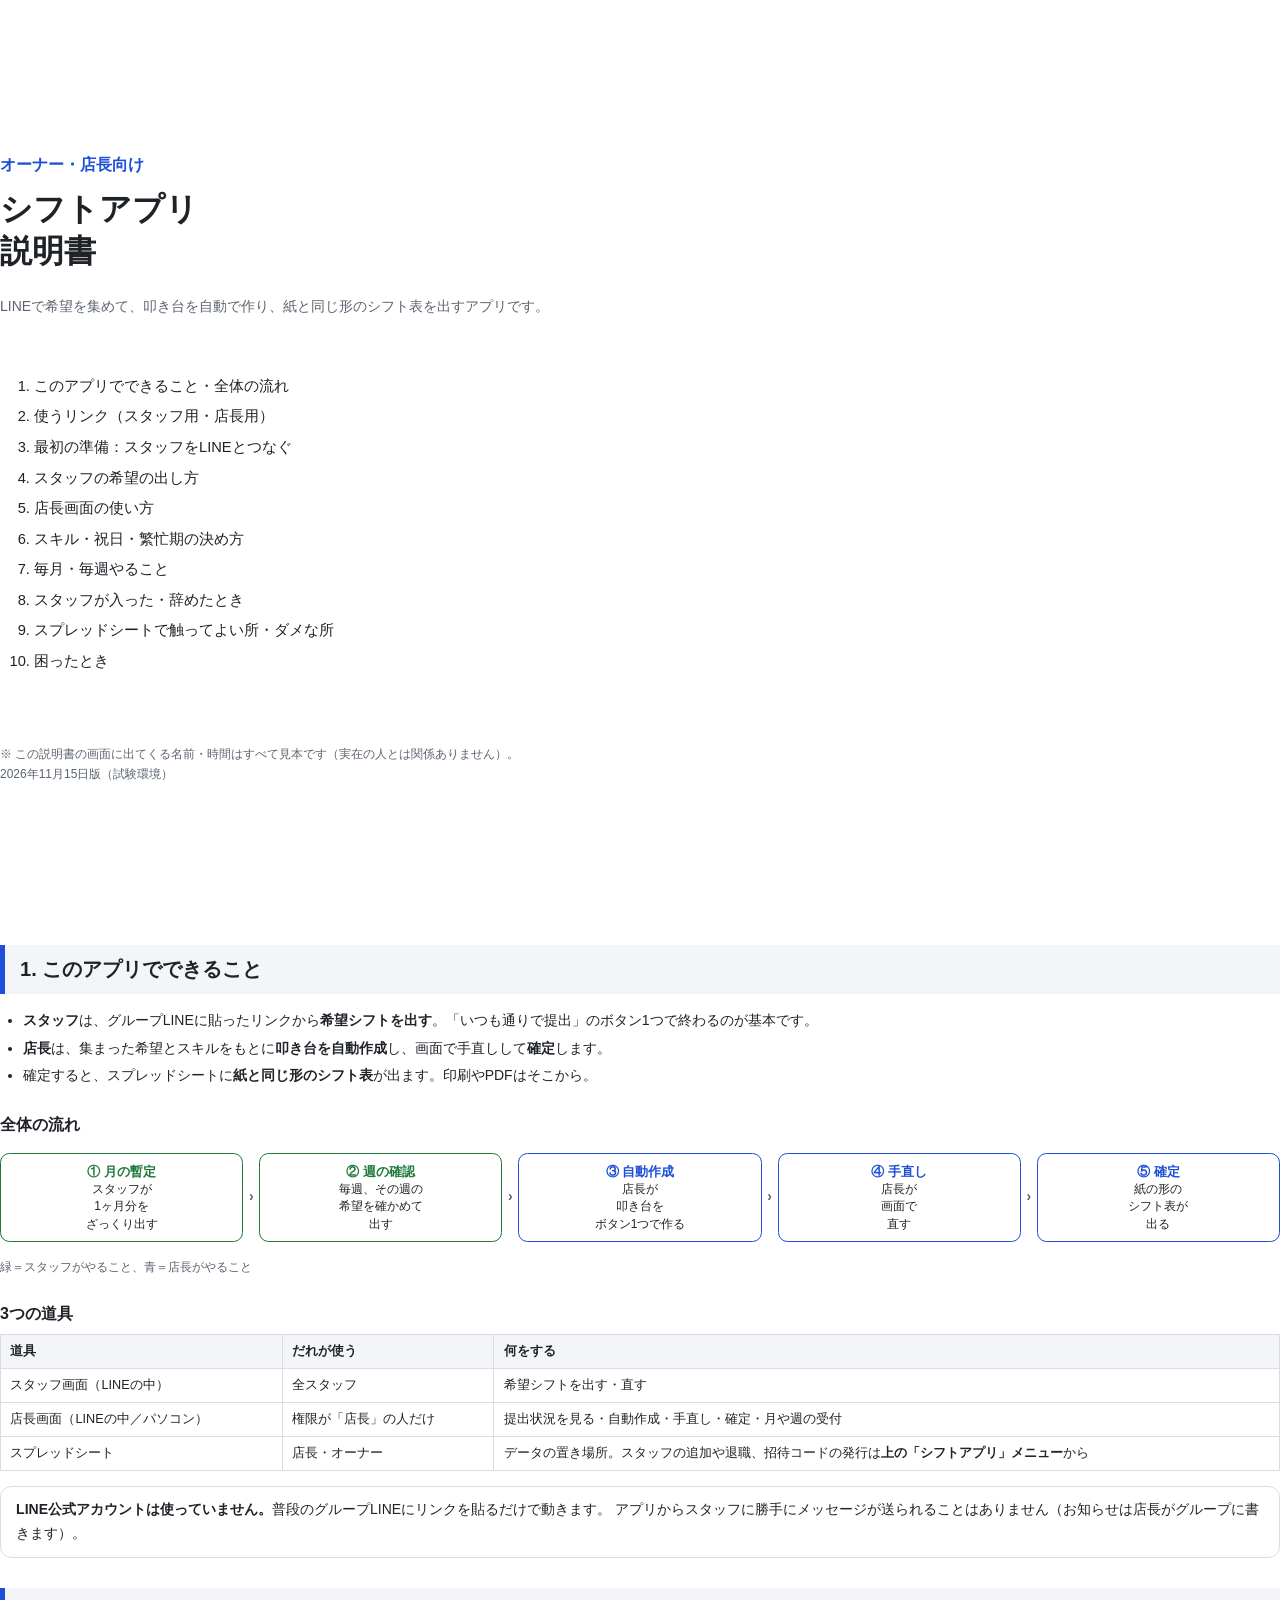
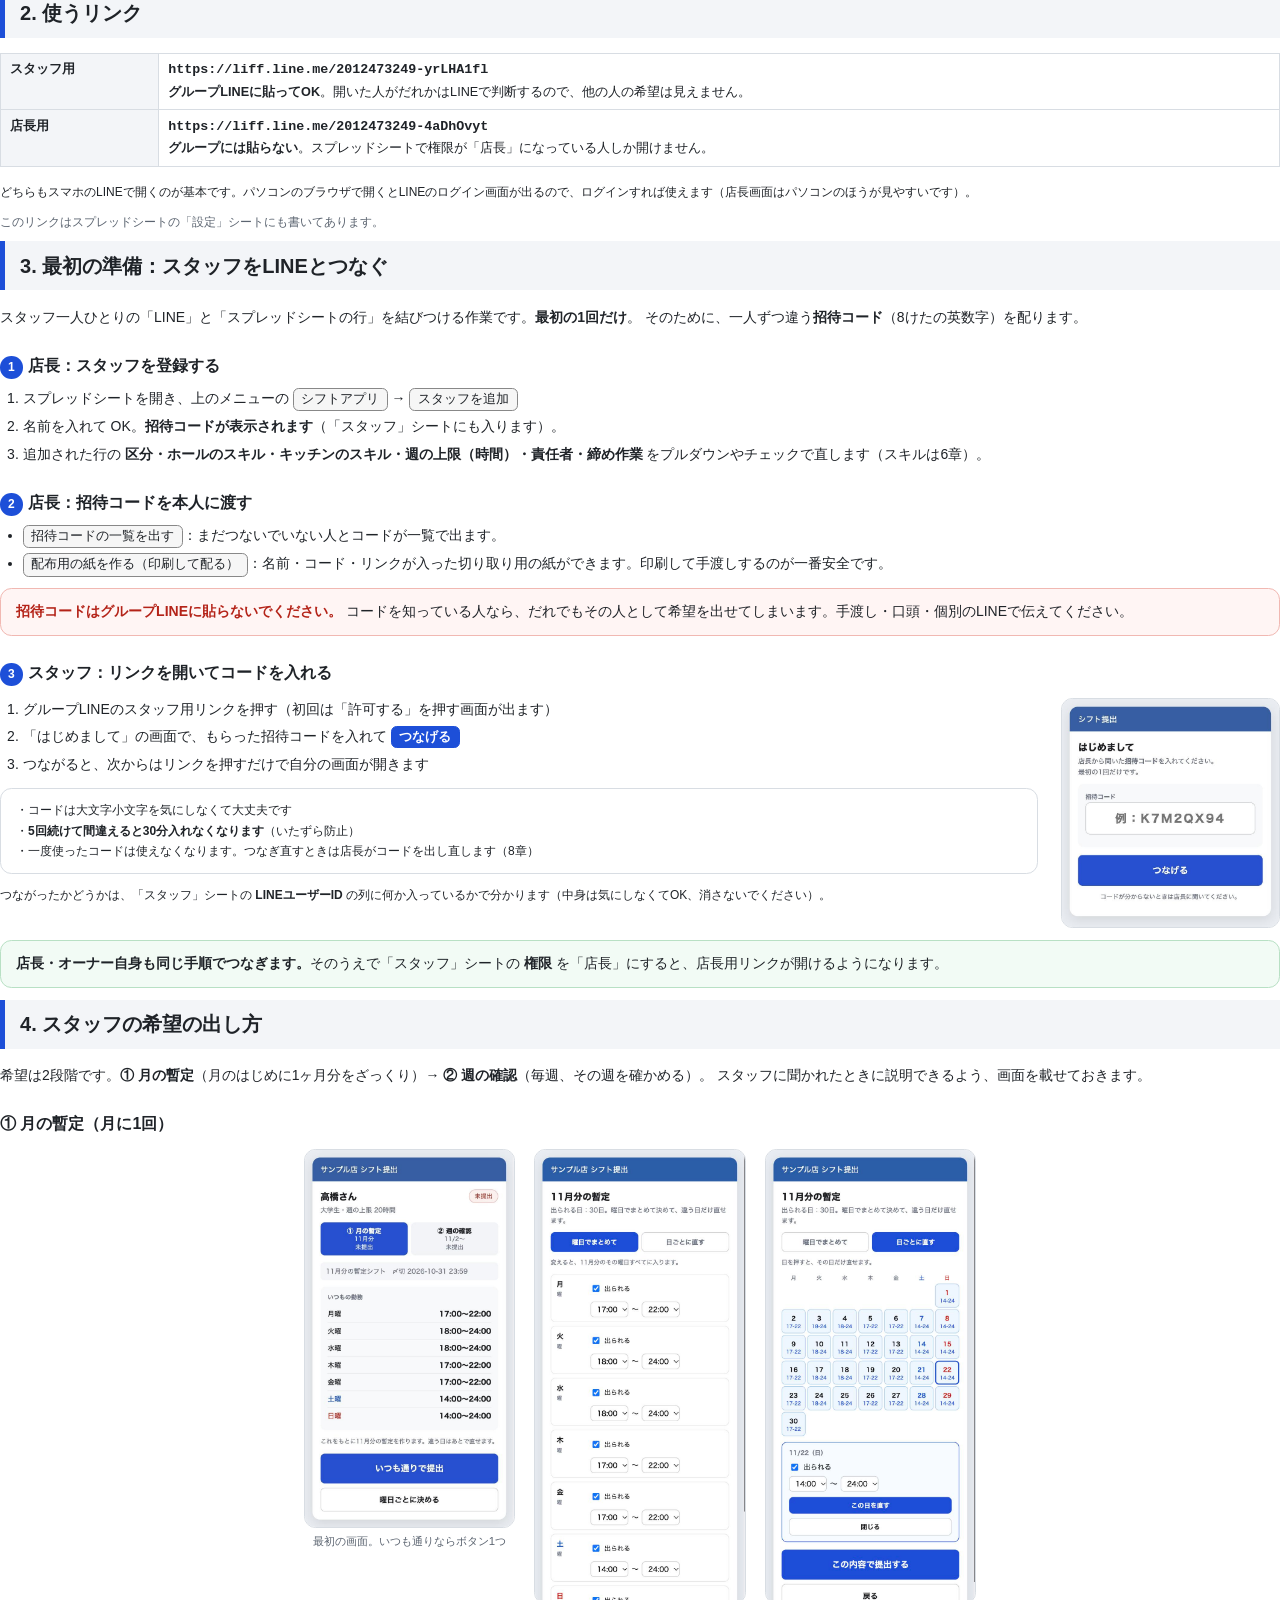
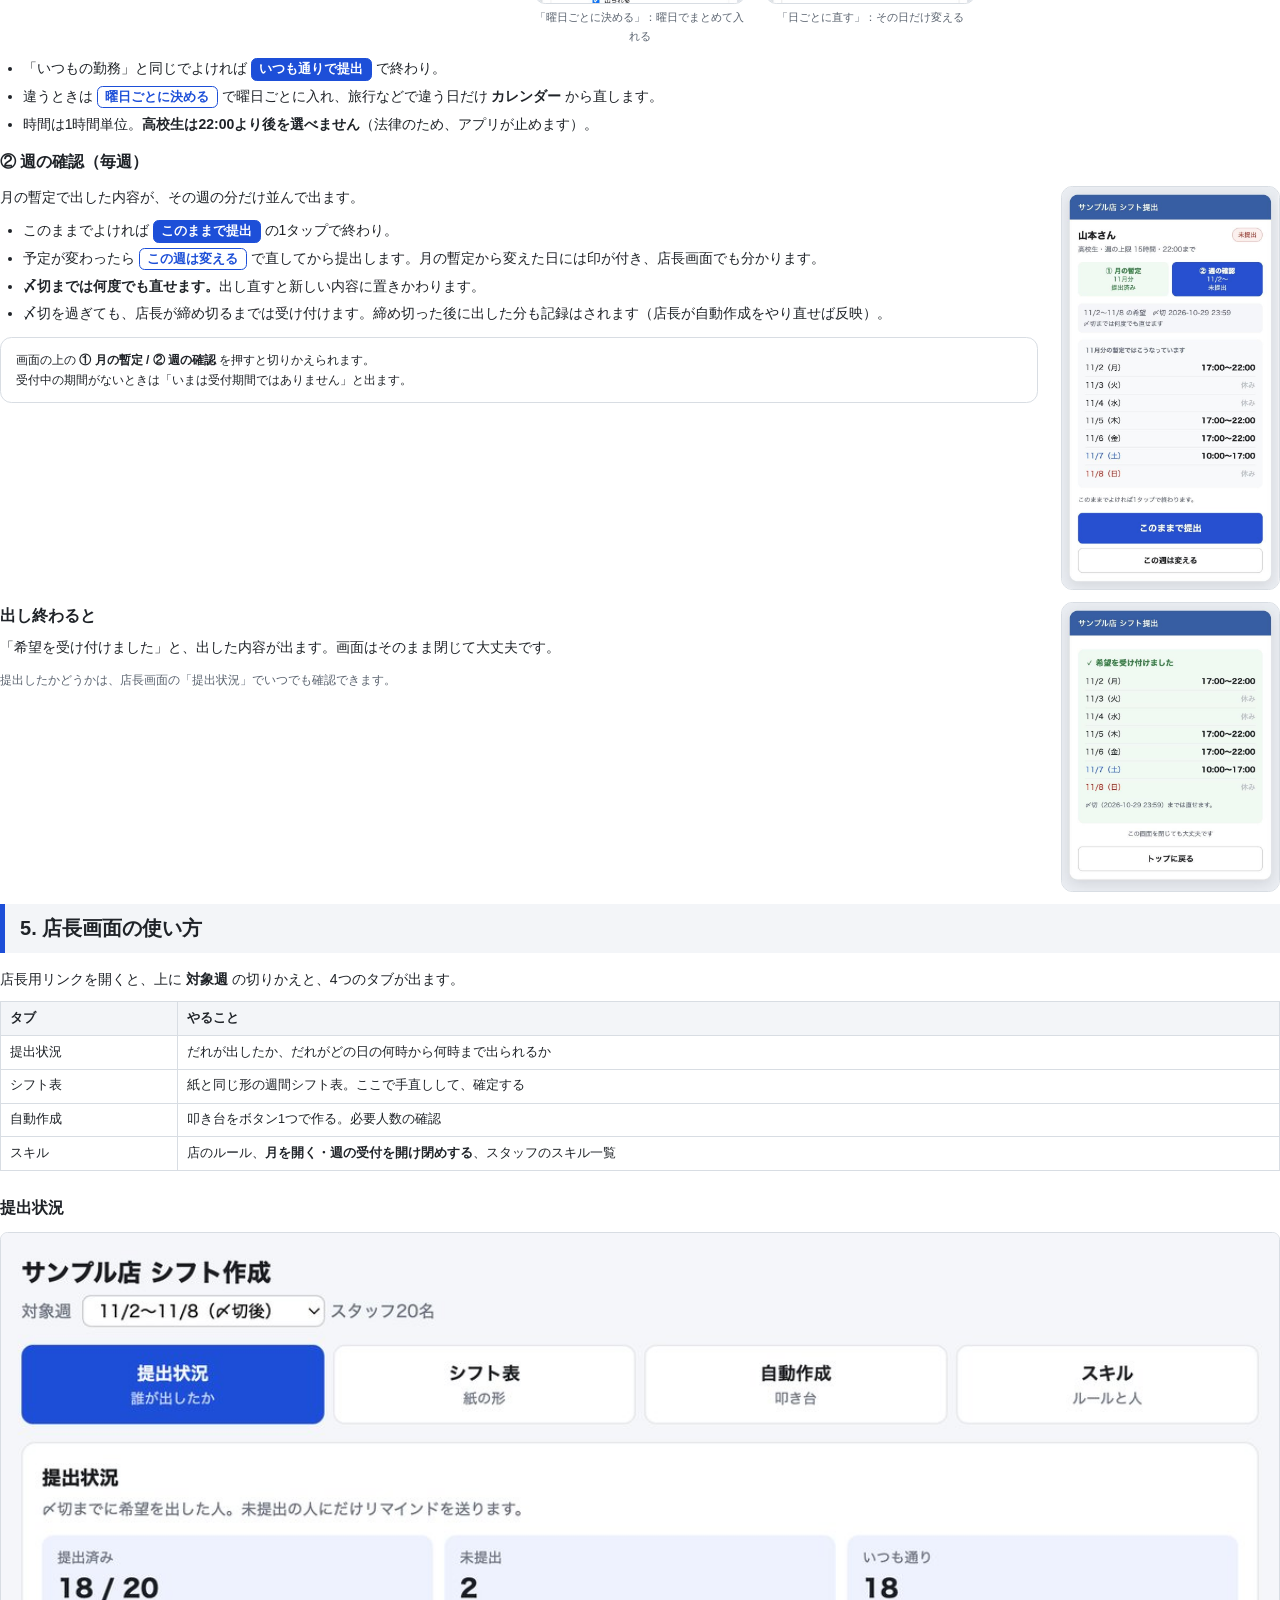
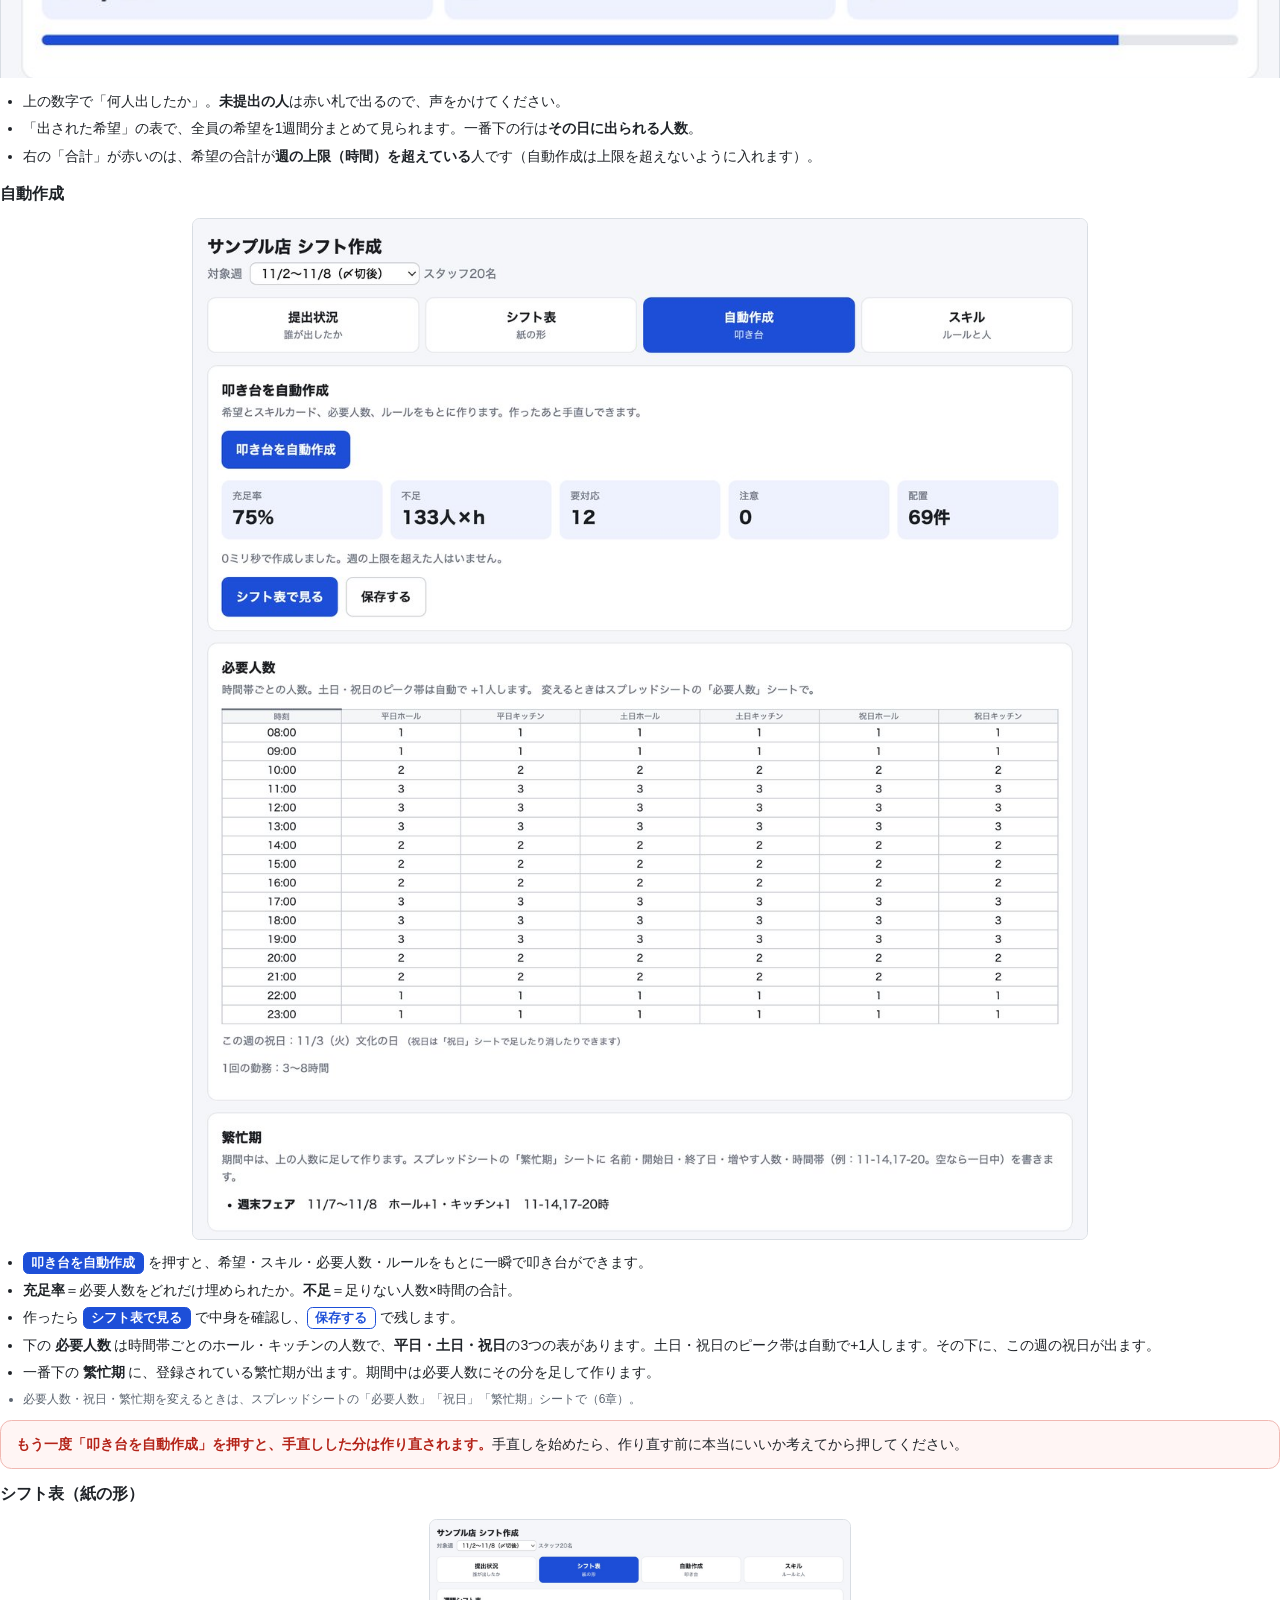
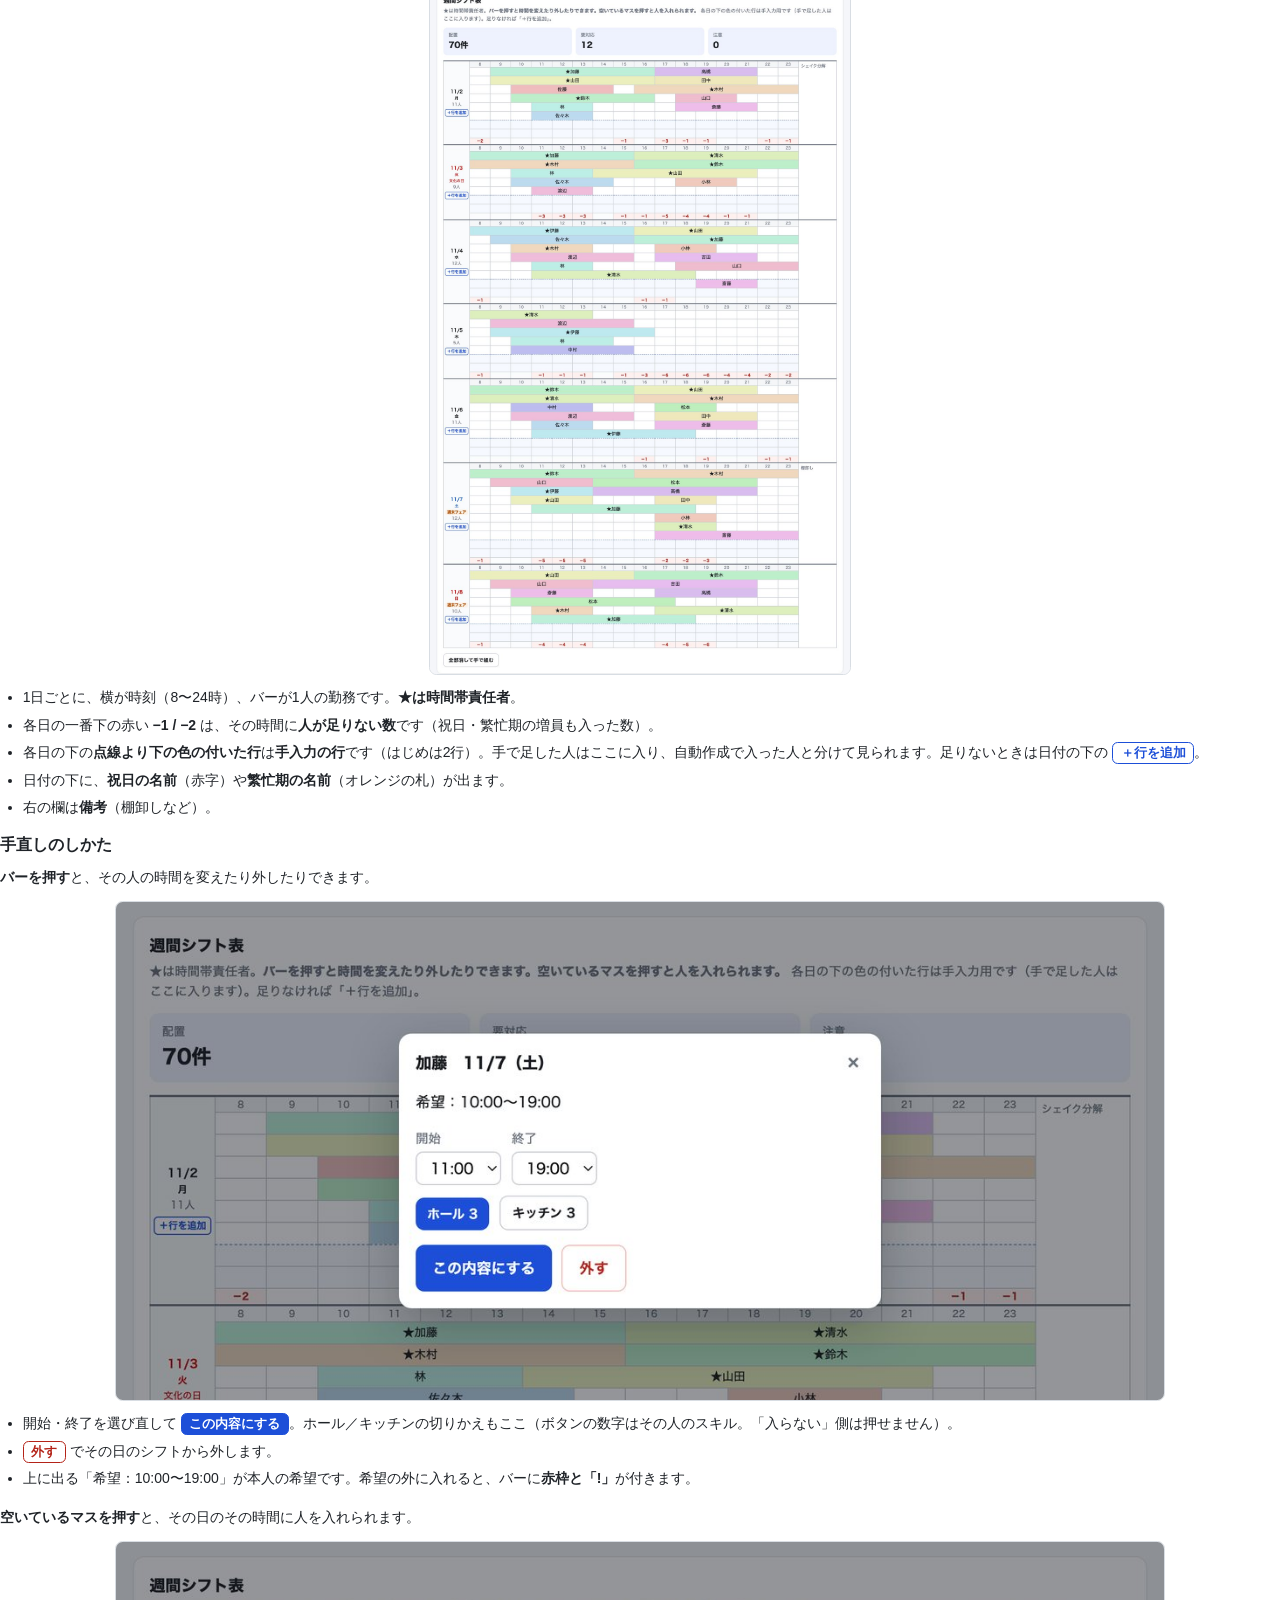
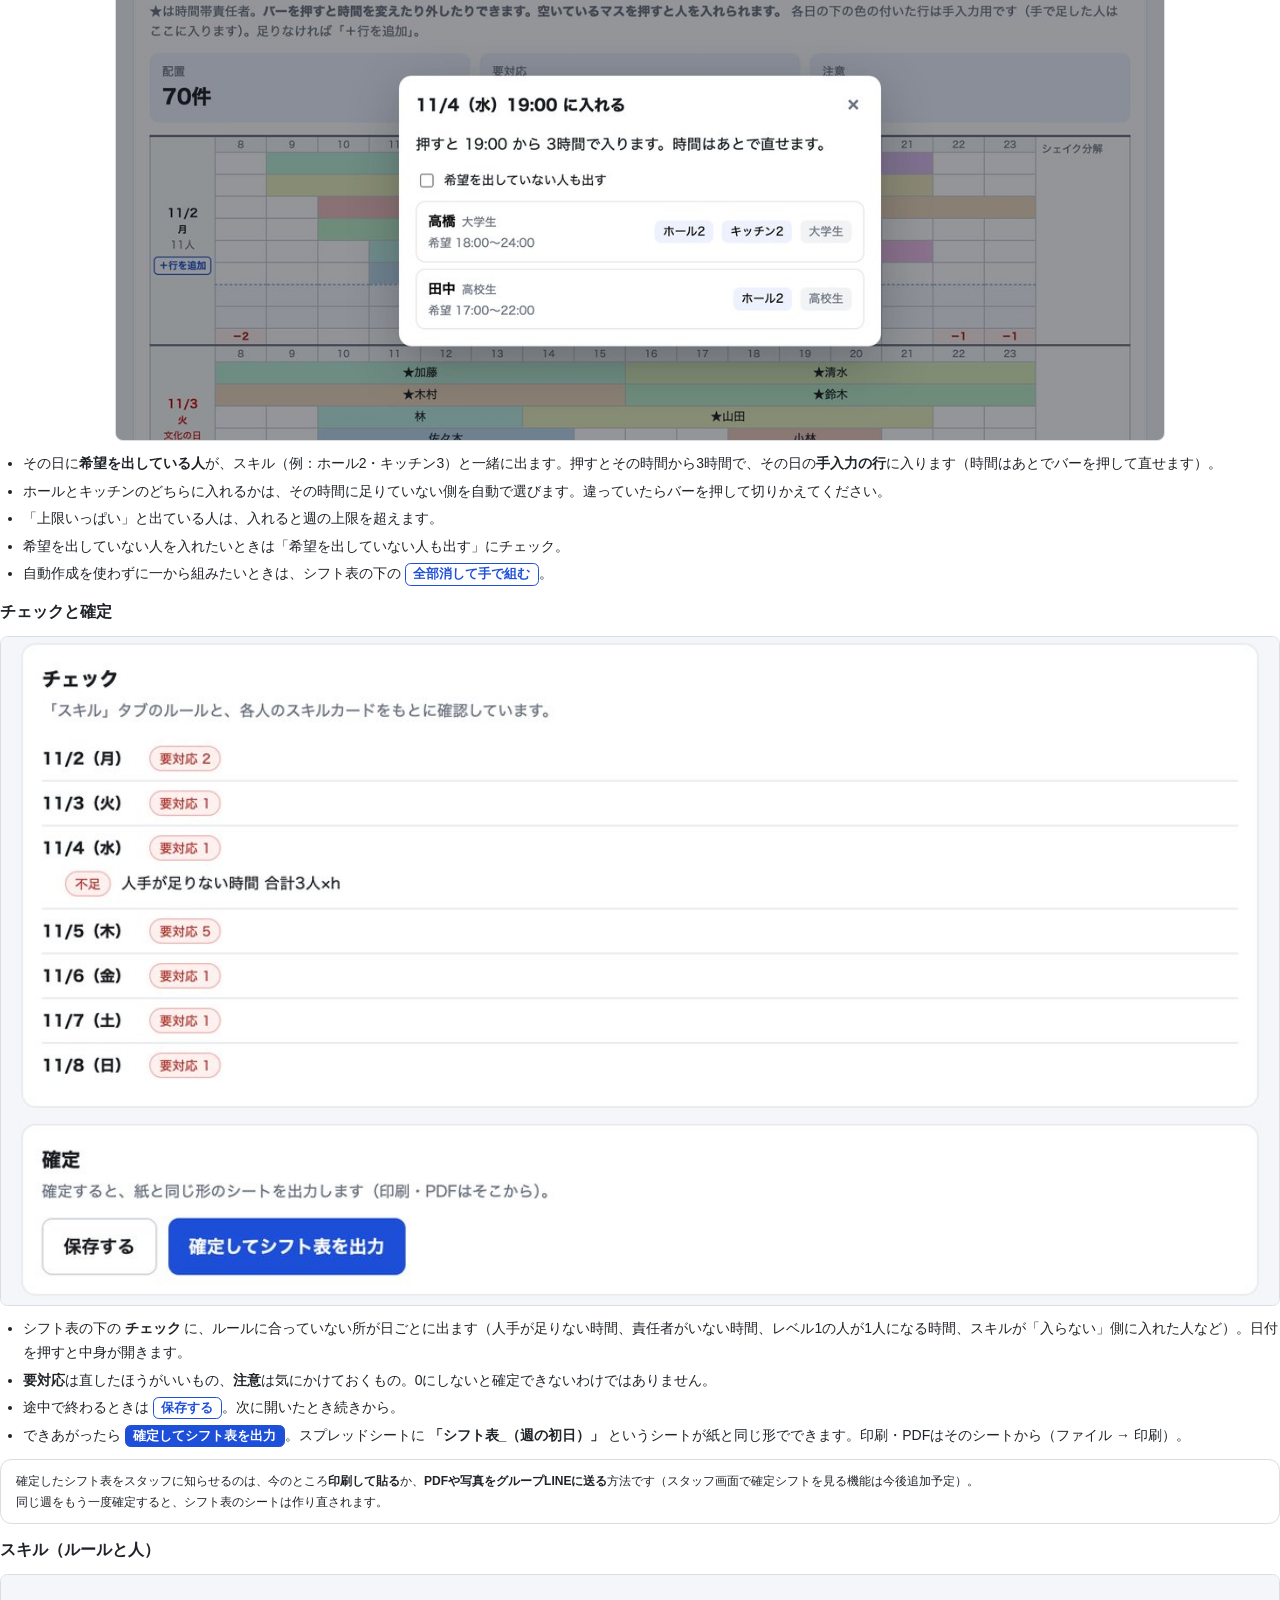
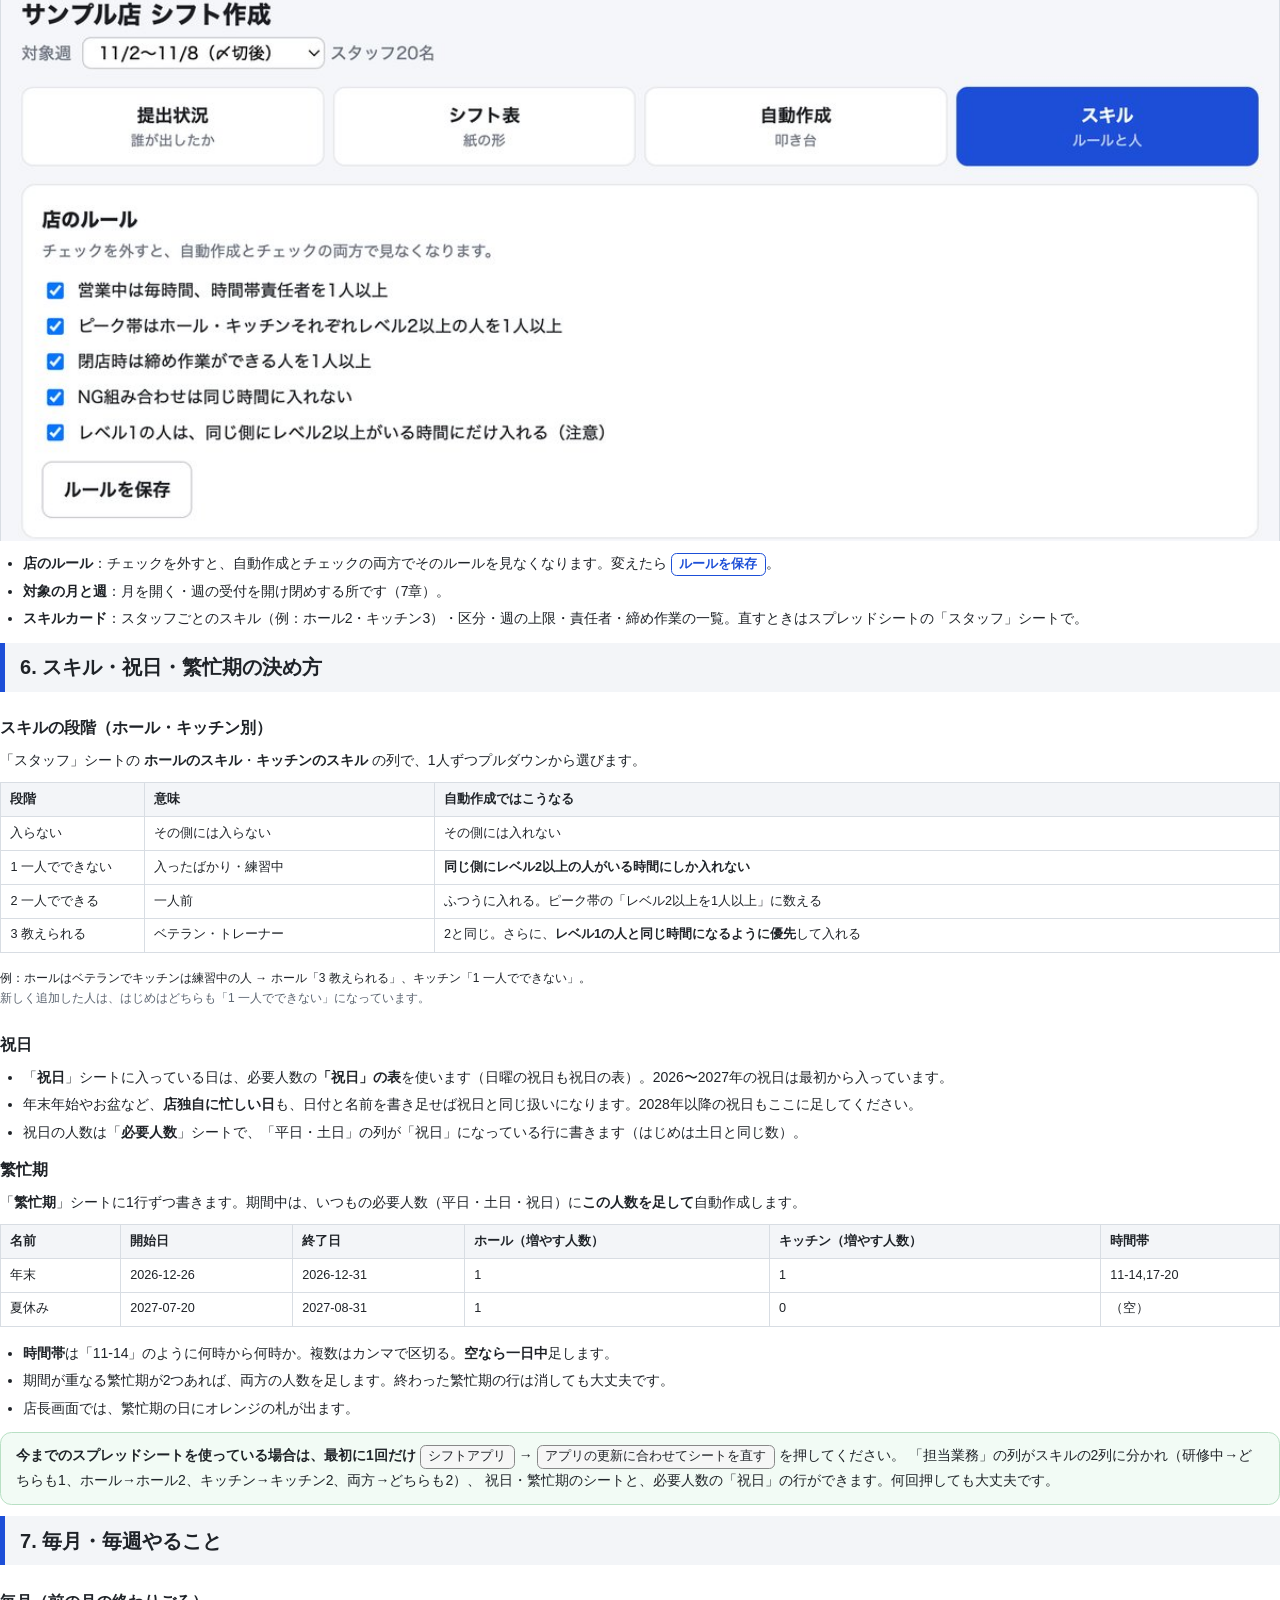
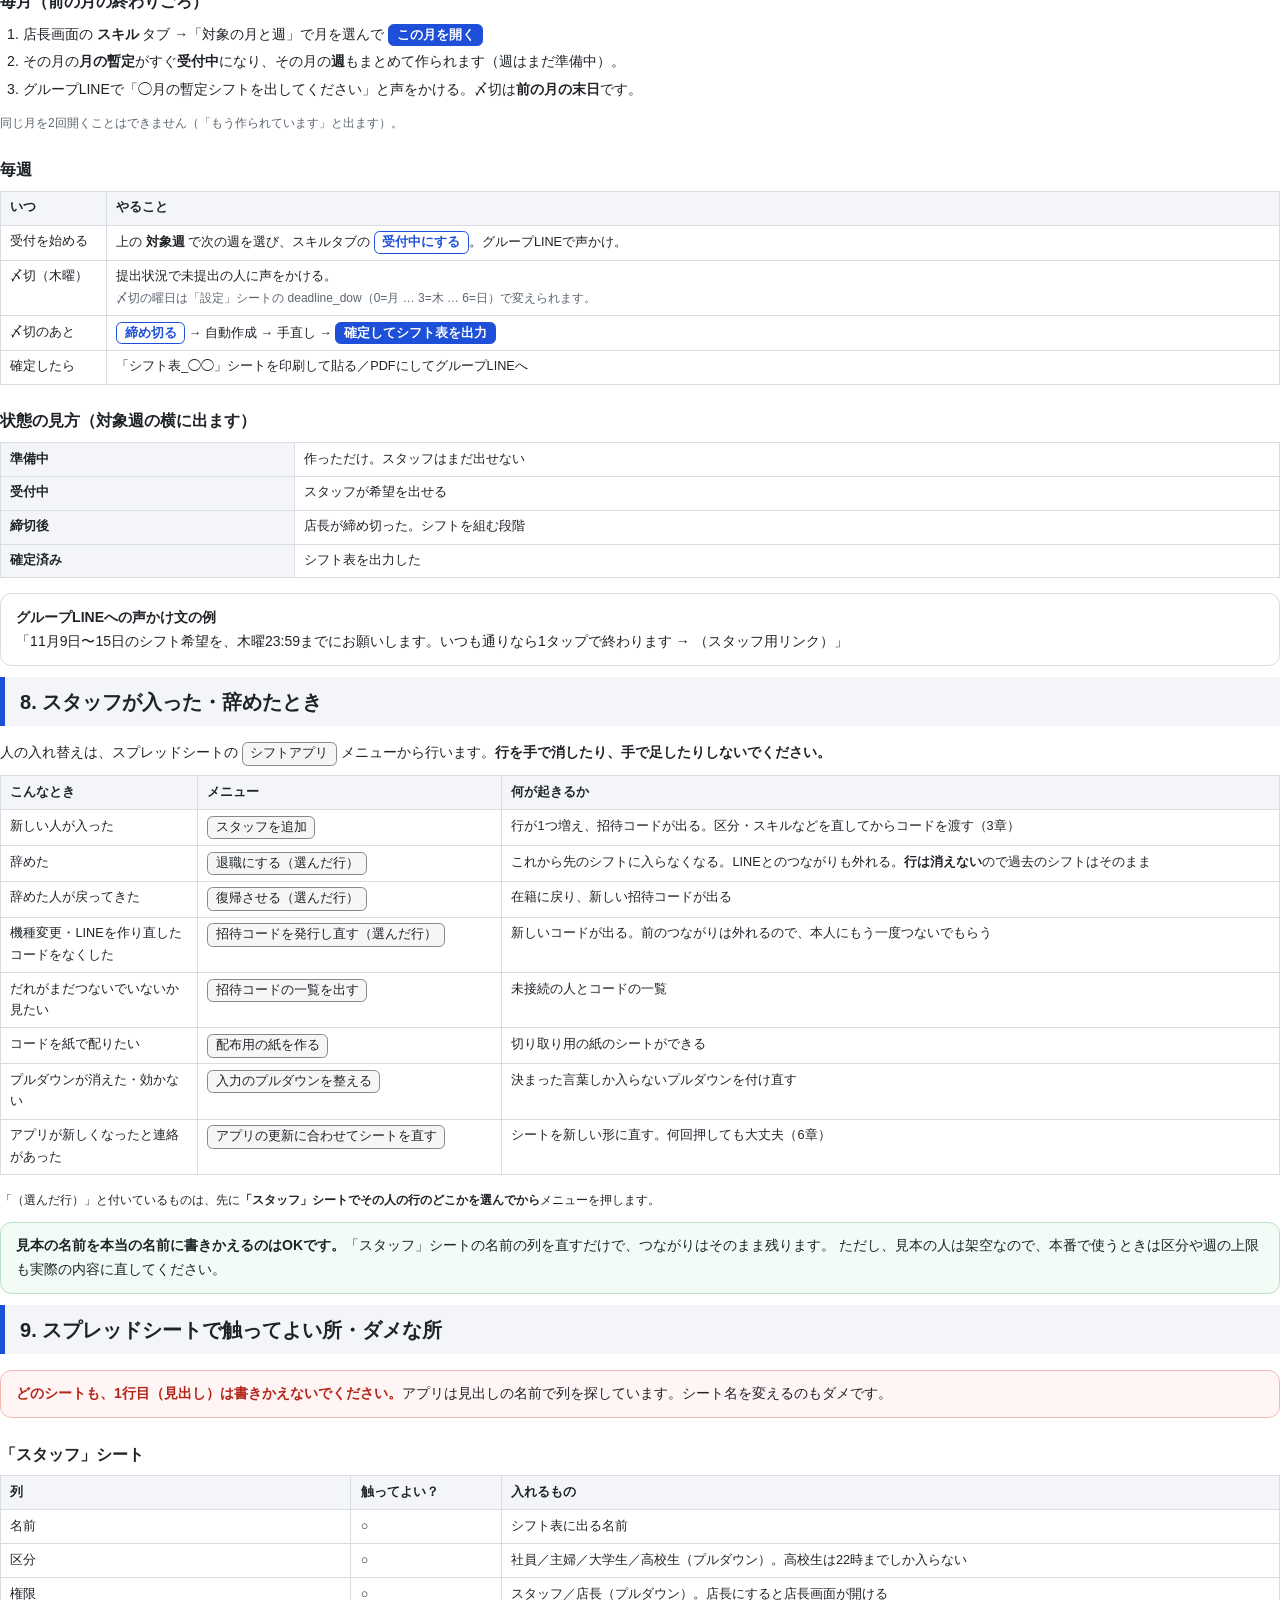
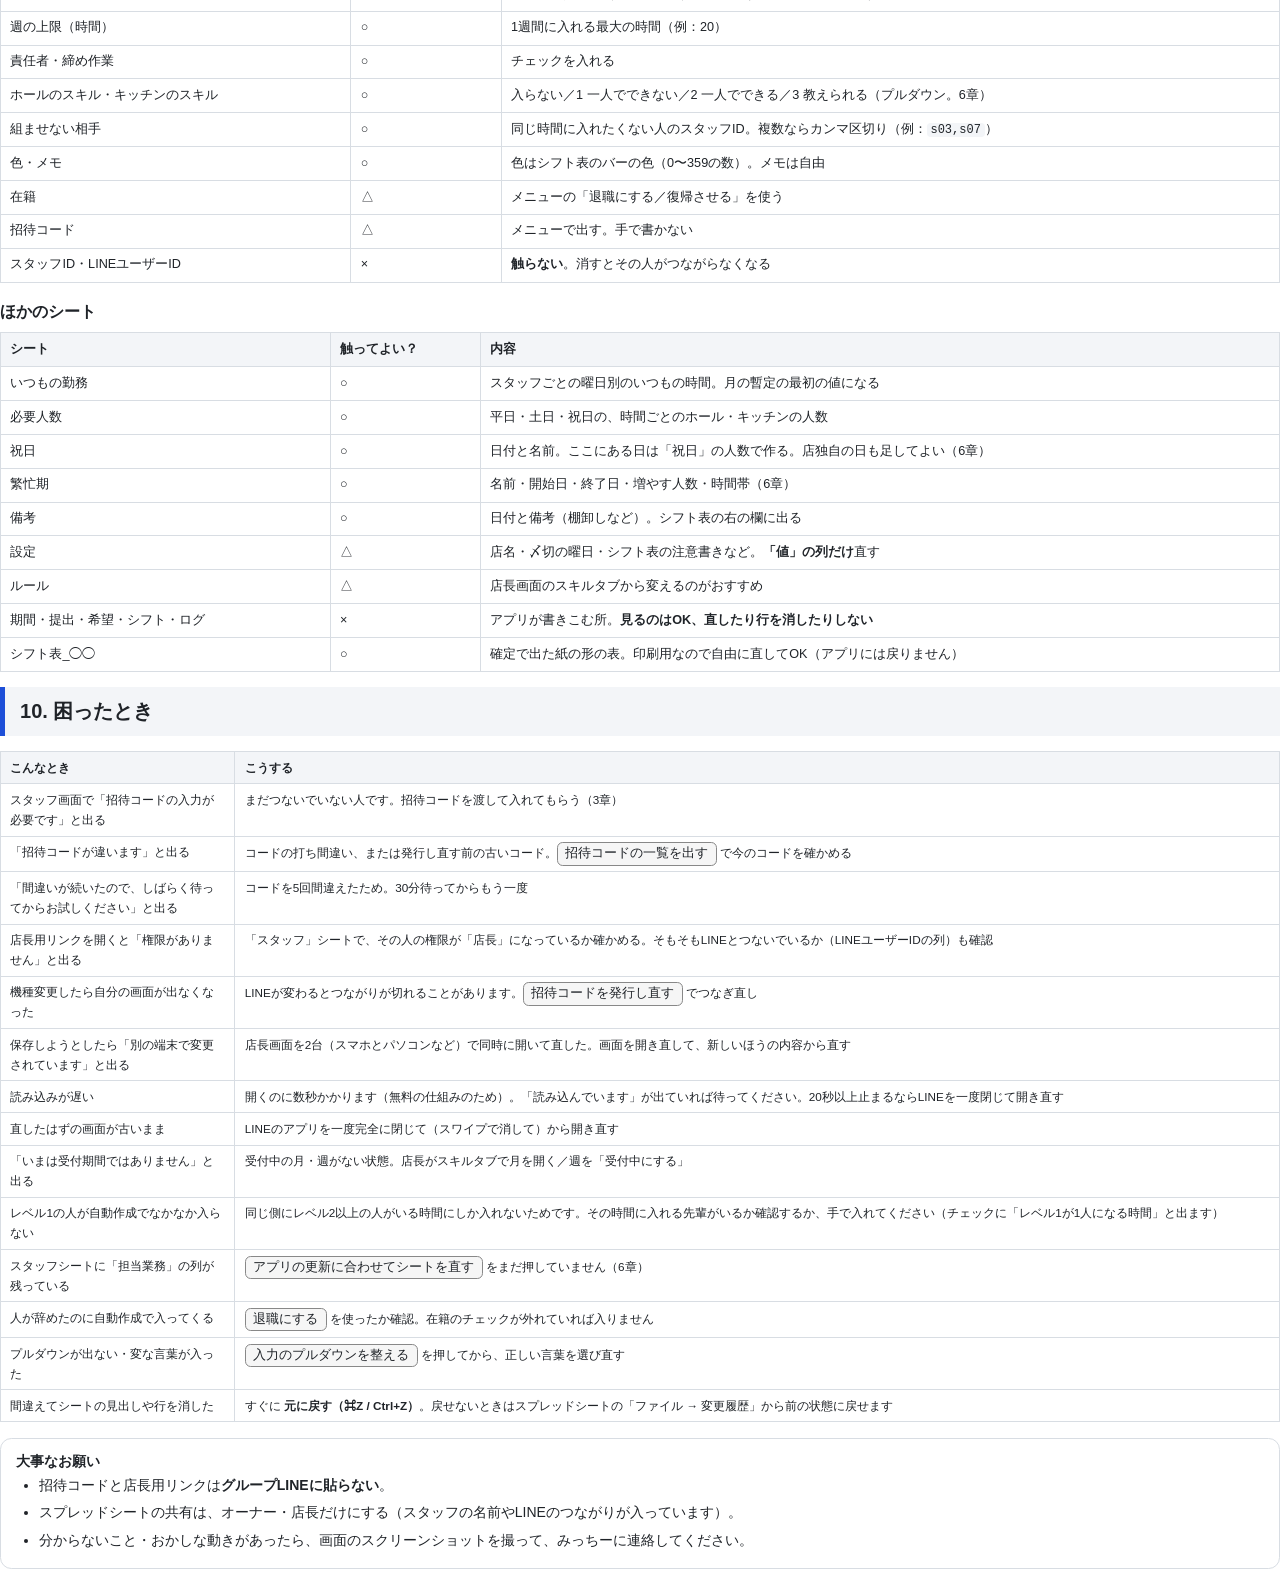
==== commit c771fc91: "説明書を更新：スキル3段階・祝日・繁忙期・手入力の行 - 6章「スキル・祝日・繁忙期の決め方」を追加（段階の意味、祝日シート、繁忙期シートの書き方、シートの移行） - 自動作成・シフト表・手直し・チェ" ====
--- a/manual/manual.html
+++ b/manual/manual.html
@@ -61,7 +61,7 @@
 
   .cover { height:250mm; display:flex; flex-direction:column; justify-content:center; }
   .cover .tag { color:var(--blue); font-weight:700; font-size:12pt; margin-bottom:3mm; }
-  .toc { margin-top:12mm; font-size:11pt; }
+  .toc { margin-top:12mm; font-size:11pt; padding-left:9mm; }
   .toc li { margin-bottom:1.5mm; }
   .step { display:inline-block; width:6mm; height:6mm; border-radius:50%; background:var(--blue); color:#fff; text-align:center; line-height:6mm; font-size:9pt; font-weight:700; margin-right:1.5mm; }
 </style>
@@ -79,12 +79,13 @@
     <li>最初の準備：スタッフをLINEとつなぐ</li>
     <li>スタッフの希望の出し方</li>
     <li>店長画面の使い方</li>
+    <li>スキル・祝日・繁忙期の決め方</li>
     <li>毎月・毎週やること</li>
     <li>スタッフが入った・辞めたとき</li>
     <li>スプレッドシートで触ってよい所・ダメな所</li>
     <li>困ったとき</li>
   </ol>
-  <p class="small sub" style="margin-top:14mm">※ この説明書の画面に出てくる名前・時間はすべて見本です（実在の人とは関係ありません）。<br>2026年11月版（試験環境）</p>
+  <p class="small sub" style="margin-top:14mm">※ この説明書の画面に出てくる名前・時間はすべて見本です（実在の人とは関係ありません）。<br>2026年11月15日版（試験環境）</p>
 </section>
 
 <!-- ============ 1. 全体 ============ -->
@@ -138,7 +139,7 @@
   <ol>
     <li>スプレッドシートを開き、上のメニューの <span class="menu">シフトアプリ</span> → <span class="menu">スタッフを追加</span></li>
     <li>名前を入れて OK。<b>招待コードが表示されます</b>（「スタッフ」シートにも入ります）。</li>
-    <li>追加された行の <b>区分・担当業務・週の上限（時間）・責任者・締め作業</b> をプルダウンやチェックで直します。</li>
+    <li>追加された行の <b>区分・ホールのスキル・キッチンのスキル・週の上限（時間）・責任者・締め作業</b> をプルダウンやチェックで直します（スキルは6章）。</li>
   </ol>
 
   <h3><span class="step">2</span>店長：招待コードを本人に渡す</h3>
@@ -160,7 +161,7 @@
       <div class="note small">
         ・コードは大文字小文字を気にしなくて大丈夫です<br>
         ・<b>5回続けて間違えると30分入れなくなります</b>（いたずら防止）<br>
-        ・一度使ったコードは使えなくなります。つなぎ直すときは店長がコードを出し直します（7章）
+        ・一度使ったコードは使えなくなります。つなぎ直すときは店長がコードを出し直します（8章）
       </div>
       <p class="small">つながったかどうかは、「スタッフ」シートの <b>LINEユーザーID</b> の列に何か入っているかで分かります（中身は気にしなくてOK、消さないでください）。</p>
     </div>
@@ -241,13 +242,14 @@
 
 <section class="page">
   <h3 style="margin-top:0">自動作成</h3>
-  <div class="wide"><img src="img/m6-auto.jpg" alt="自動作成タブ"></div>
+  <div class="wide" style="width:70%;margin-left:auto;margin-right:auto"><img src="img/m6-auto.jpg" alt="自動作成タブ"></div>
   <ul>
     <li><span class="btn fill">叩き台を自動作成</span> を押すと、希望・スキル・必要人数・ルールをもとに一瞬で叩き台ができます。</li>
     <li><b>充足率</b>＝必要人数をどれだけ埋められたか。<b>不足</b>＝足りない人数×時間の合計。</li>
     <li>作ったら <span class="btn fill">シフト表で見る</span> で中身を確認し、<span class="btn">保存する</span> で残します。</li>
-    <li>下の <b>必要人数</b> は時間帯ごとのホール・キッチンの人数です。土日のピークは自動で+1人します。<br>
-      <span class="small sub">変えたいときはスプレッドシートの「必要人数」シートを直します（画面からの編集は今後追加予定）。</span></li>
+    <li>下の <b>必要人数</b> は時間帯ごとのホール・キッチンの人数で、<b>平日・土日・祝日</b>の3つの表があります。土日・祝日のピーク帯は自動で+1人します。その下に、この週の祝日が出ます。</li>
+    <li>一番下の <b>繁忙期</b> に、登録されている繁忙期が出ます。期間中は必要人数にその分を足して作ります。</li>
+    <li class="small sub">必要人数・祝日・繁忙期を変えるときは、スプレッドシートの「必要人数」「祝日」「繁忙期」シートで（6章）。</li>
   </ul>
   <div class="warn"><b>もう一度「叩き台を自動作成」を押すと、手直しした分は作り直されます。</b>手直しを始めたら、作り直す前に本当にいいか考えてから押してください。</div>
 </section>
@@ -257,7 +259,9 @@
   <div class="wide"><img src="img/m2-sheet.jpg" alt="シフト表タブ" style="max-height:200mm; width:auto; margin:0 auto;"></div>
   <ul>
     <li>1日ごとに、横が時刻（8〜24時）、バーが1人の勤務です。<b>★は時間帯責任者</b>。</li>
-    <li>各日の一番下の赤い <b>−1 / −2</b> は、その時間に<b>人が足りない数</b>です。</li>
+    <li>各日の一番下の赤い <b>−1 / −2</b> は、その時間に<b>人が足りない数</b>です（祝日・繁忙期の増員も入った数）。</li>
+    <li>各日の下の<b>点線より下の色の付いた行</b>は<b>手入力の行</b>です（はじめは2行）。手で足した人はここに入り、自動作成で入った人と分けて見られます。足りないときは日付の下の <span class="btn">＋行を追加</span>。</li>
+    <li>日付の下に、<b>祝日の名前</b>（赤字）や<b>繁忙期の名前</b>（オレンジの札）が出ます。</li>
     <li>右の欄は<b>備考</b>（棚卸しなど）。</li>
   </ul>
 </section>
@@ -267,7 +271,7 @@
   <p><b>バーを押す</b>と、その人の時間を変えたり外したりできます。</p>
   <div class="wide" style="width:82%;margin-left:auto;margin-right:auto"><img src="img/m4-bar.jpg" alt="バーを押したところ"></div>
   <ul>
-    <li>開始・終了を選び直して <span class="btn fill">この内容にする</span>。ホール／キッチンの切りかえもここ。</li>
+    <li>開始・終了を選び直して <span class="btn fill">この内容にする</span>。ホール／キッチンの切りかえもここ（ボタンの数字はその人のスキル。「入らない」側は押せません）。</li>
     <li><span class="btn" style="color:var(--red);border-color:var(--red)">外す</span> でその日のシフトから外します。</li>
     <li>上に出る「希望：10:00〜19:00」が本人の希望です。希望の外に入れると、バーに<b>赤枠と「!」</b>が付きます。</li>
   </ul>
@@ -275,7 +279,8 @@
   <p style="margin-top:4mm"><b>空いているマスを押す</b>と、その日のその時間に人を入れられます。</p>
   <div class="wide" style="width:82%;margin-left:auto;margin-right:auto"><img src="img/m5-add.jpg" alt="空きマスを押したところ"></div>
   <ul>
-    <li>その日に<b>希望を出している人</b>が出ます。押すとその時間から3時間で入ります（時間はあとでバーを押して直せます）。</li>
+    <li>その日に<b>希望を出している人</b>が、スキル（例：ホール2・キッチン3）と一緒に出ます。押すとその時間から3時間で、その日の<b>手入力の行</b>に入ります（時間はあとでバーを押して直せます）。</li>
+    <li>ホールとキッチンのどちらに入れるかは、その時間に足りていない側を自動で選びます。違っていたらバーを押して切りかえてください。</li>
     <li>「上限いっぱい」と出ている人は、入れると週の上限を超えます。</li>
     <li>希望を出していない人を入れたいときは「希望を出していない人も出す」にチェック。</li>
     <li>自動作成を使わずに一から組みたいときは、シフト表の下の <span class="btn">全部消して手で組む</span>。</li>
@@ -286,7 +291,7 @@
   <h3 style="margin-top:0">チェックと確定</h3>
   <div class="wide"><img src="img/m3-checks.jpg" alt="チェックと確定"></div>
   <ul>
-    <li>シフト表の下の <b>チェック</b> に、ルールに合っていない所が日ごとに出ます（人手が足りない時間、責任者がいない時間など）。日付を押すと中身が開きます。</li>
+    <li>シフト表の下の <b>チェック</b> に、ルールに合っていない所が日ごとに出ます（人手が足りない時間、責任者がいない時間、レベル1の人が1人になる時間、スキルが「入らない」側に入れた人など）。日付を押すと中身が開きます。</li>
     <li><b>要対応</b>は直したほうがいいもの、<b>注意</b>は気にかけておくもの。0にしないと確定できないわけではありません。</li>
     <li>途中で終わるときは <span class="btn">保存する</span>。次に開いたとき続きから。</li>
     <li>できあがったら <span class="btn fill">確定してシフト表を出力</span>。スプレッドシートに <b>「シフト表_（週の初日）」</b> というシートが紙と同じ形でできます。印刷・PDFはそのシートから（ファイル → 印刷）。</li>
@@ -303,14 +308,59 @@
   <div class="wide h" style="max-height:150mm"><img src="img/m7-skill.jpg" alt="スキルタブ"></div>
   <ul>
     <li><b>店のルール</b>：チェックを外すと、自動作成とチェックの両方でそのルールを見なくなります。変えたら <span class="btn">ルールを保存</span>。</li>
-    <li><b>対象の月と週</b>：月を開く・週の受付を開け閉めする所です（次の章）。</li>
-    <li><b>スキルカード</b>：スタッフごとの担当業務・区分・週の上限・責任者・締め作業の一覧。直すときはスプレッドシートの「スタッフ」シートで。</li>
-  </ul>
-</section>
-
-<!-- ============ 6. 毎月・毎週 ============ -->
-<section class="page">
-  <h2>6. 毎月・毎週やること</h2>
+    <li><b>対象の月と週</b>：月を開く・週の受付を開け閉めする所です（7章）。</li>
+    <li><b>スキルカード</b>：スタッフごとのスキル（例：ホール2・キッチン3）・区分・週の上限・責任者・締め作業の一覧。直すときはスプレッドシートの「スタッフ」シートで。</li>
+  </ul>
+</section>
+
+<!-- ============ 6. スキル・祝日・繁忙期 ============ -->
+<section class="page">
+  <h2>6. スキル・祝日・繁忙期の決め方</h2>
+
+  <h3>スキルの段階（ホール・キッチン別）</h3>
+  <p>「スタッフ」シートの <b>ホールのスキル</b>・<b>キッチンのスキル</b> の列で、1人ずつプルダウンから選びます。</p>
+  <table>
+    <tr><th style="width:38mm">段階</th><th>意味</th><th>自動作成ではこうなる</th></tr>
+    <tr><td>入らない</td><td>その側には入らない</td><td>その側には入れない</td></tr>
+    <tr><td>1 一人でできない</td><td>入ったばかり・練習中</td><td><b>同じ側にレベル2以上の人がいる時間にしか入れない</b></td></tr>
+    <tr><td>2 一人でできる</td><td>一人前</td><td>ふつうに入れる。ピーク帯の「レベル2以上を1人以上」に数える</td></tr>
+    <tr><td>3 教えられる</td><td>ベテラン・トレーナー</td><td>2と同じ。さらに、<b>レベル1の人と同じ時間になるように優先</b>して入れる</td></tr>
+  </table>
+  <p class="small">例：ホールはベテランでキッチンは練習中の人 → ホール「3 教えられる」、キッチン「1 一人でできない」。<br>
+  <span class="sub">新しく追加した人は、はじめはどちらも「1 一人でできない」になっています。</span></p>
+
+  <h3>祝日</h3>
+  <ul>
+    <li>「<b>祝日</b>」シートに入っている日は、必要人数の<b>「祝日」の表</b>を使います（日曜の祝日も祝日の表）。2026〜2027年の祝日は最初から入っています。</li>
+    <li>年末年始やお盆など、<b>店独自に忙しい日</b>も、日付と名前を書き足せば祝日と同じ扱いになります。2028年以降の祝日もここに足してください。</li>
+    <li>祝日の人数は「<b>必要人数</b>」シートで、「平日・土日」の列が「祝日」になっている行に書きます（はじめは土日と同じ数）。</li>
+  </ul>
+
+</section>
+
+<section class="page">
+  <h3 style="margin-top:0">繁忙期</h3>
+  <p>「<b>繁忙期</b>」シートに1行ずつ書きます。期間中は、いつもの必要人数（平日・土日・祝日）に<b>この人数を足して</b>自動作成します。</p>
+  <table>
+    <tr><th>名前</th><th>開始日</th><th>終了日</th><th>ホール（増やす人数）</th><th>キッチン（増やす人数）</th><th>時間帯</th></tr>
+    <tr><td>年末</td><td>2026-12-26</td><td>2026-12-31</td><td>1</td><td>1</td><td>11-14,17-20</td></tr>
+    <tr><td>夏休み</td><td>2027-07-20</td><td>2027-08-31</td><td>1</td><td>0</td><td>（空）</td></tr>
+  </table>
+  <ul>
+    <li><b>時間帯</b>は「11-14」のように何時から何時か。複数はカンマで区切る。<b>空なら一日中</b>足します。</li>
+    <li>期間が重なる繁忙期が2つあれば、両方の人数を足します。終わった繁忙期の行は消しても大丈夫です。</li>
+    <li>店長画面では、繁忙期の日にオレンジの札が出ます。</li>
+  </ul>
+
+  <div class="ok"><b>今までのスプレッドシートを使っている場合は、最初に1回だけ</b>
+  <span class="menu">シフトアプリ</span> → <span class="menu">アプリの更新に合わせてシートを直す</span> を押してください。
+  「担当業務」の列がスキルの2列に分かれ（研修中→どちらも1、ホール→ホール2、キッチン→キッチン2、両方→どちらも2）、
+  祝日・繁忙期のシートと、必要人数の「祝日」の行ができます。何回押しても大丈夫です。</div>
+</section>
+
+<!-- ============ 7. 毎月・毎週 ============ -->
+<section class="page">
+  <h2>7. 毎月・毎週やること</h2>
 
   <h3>毎月（前の月の終わりごろ）</h3>
   <ol>
@@ -345,17 +395,18 @@
 
 <!-- ============ 7. 入れ替え ============ -->
 <section class="page">
-  <h2>7. スタッフが入った・辞めたとき</h2>
+  <h2>8. スタッフが入った・辞めたとき</h2>
   <p>人の入れ替えは、スプレッドシートの <span class="menu">シフトアプリ</span> メニューから行います。<b>行を手で消したり、手で足したりしないでください。</b></p>
   <table>
     <tr><th style="width:52mm">こんなとき</th><th>メニュー</th><th>何が起きるか</th></tr>
-    <tr><td>新しい人が入った</td><td><span class="menu">スタッフを追加</span></td><td>行が1つ増え、招待コードが出る。区分などを直してからコードを渡す（3章）</td></tr>
+    <tr><td>新しい人が入った</td><td><span class="menu">スタッフを追加</span></td><td>行が1つ増え、招待コードが出る。区分・スキルなどを直してからコードを渡す（3章）</td></tr>
     <tr><td>辞めた</td><td><span class="menu">退職にする（選んだ行）</span></td><td>これから先のシフトに入らなくなる。LINEとのつながりも外れる。<b>行は消えない</b>ので過去のシフトはそのまま</td></tr>
     <tr><td>辞めた人が戻ってきた</td><td><span class="menu">復帰させる（選んだ行）</span></td><td>在籍に戻り、新しい招待コードが出る</td></tr>
     <tr><td>機種変更・LINEを作り直した<br>コードをなくした</td><td><span class="menu">招待コードを発行し直す（選んだ行）</span></td><td>新しいコードが出る。前のつながりは外れるので、本人にもう一度つないでもらう</td></tr>
     <tr><td>だれがまだつないでいないか見たい</td><td><span class="menu">招待コードの一覧を出す</span></td><td>未接続の人とコードの一覧</td></tr>
     <tr><td>コードを紙で配りたい</td><td><span class="menu">配布用の紙を作る</span></td><td>切り取り用の紙のシートができる</td></tr>
     <tr><td>プルダウンが消えた・効かない</td><td><span class="menu">入力のプルダウンを整える</span></td><td>決まった言葉しか入らないプルダウンを付け直す</td></tr>
+    <tr><td>アプリが新しくなったと連絡があった</td><td><span class="menu">アプリの更新に合わせてシートを直す</span></td><td>シートを新しい形に直す。何回押しても大丈夫（6章）</td></tr>
   </table>
   <p class="small">「（選んだ行）」と付いているものは、先に<b>「スタッフ」シートでその人の行のどこかを選んでから</b>メニューを押します。</p>
 
@@ -365,7 +416,7 @@
 
 <!-- ============ 8. スプレッドシート ============ -->
 <section class="page">
-  <h2>8. スプレッドシートで触ってよい所・ダメな所</h2>
+  <h2>9. スプレッドシートで触ってよい所・ダメな所</h2>
   <div class="warn"><b>どのシートも、1行目（見出し）は書きかえないでください。</b>アプリは見出しの名前で列を探しています。シート名を変えるのもダメです。</div>
 
   <h3>「スタッフ」シート</h3>
@@ -376,7 +427,7 @@
     <tr><td>権限</td><td>○</td><td>スタッフ／店長（プルダウン）。店長にすると店長画面が開ける</td></tr>
     <tr><td>週の上限（時間）</td><td>○</td><td>1週間に入れる最大の時間（例：20）</td></tr>
     <tr><td>責任者・締め作業</td><td>○</td><td>チェックを入れる</td></tr>
-    <tr><td>担当業務</td><td>○</td><td>ホール／キッチン／両方／研修中（プルダウン）</td></tr>
+    <tr><td>ホールのスキル・キッチンのスキル</td><td>○</td><td>入らない／1 一人でできない／2 一人でできる／3 教えられる（プルダウン。6章）</td></tr>
     <tr><td>組ませない相手</td><td>○</td><td>同じ時間に入れたくない人のスタッフID。複数ならカンマ区切り（例：<code>s03,s07</code>）</td></tr>
     <tr><td>色・メモ</td><td>○</td><td>色はシフト表のバーの色（0〜359の数）。メモは自由</td></tr>
     <tr><td>在籍</td><td>△</td><td>メニューの「退職にする／復帰させる」を使う</td></tr>
@@ -391,7 +442,9 @@
   <table>
     <tr><th>シート</th><th>触ってよい？</th><th>内容</th></tr>
     <tr><td>いつもの勤務</td><td>○</td><td>スタッフごとの曜日別のいつもの時間。月の暫定の最初の値になる</td></tr>
-    <tr><td>必要人数</td><td>○</td><td>平日・土日の、時間ごとのホール・キッチンの人数</td></tr>
+    <tr><td>必要人数</td><td>○</td><td>平日・土日・祝日の、時間ごとのホール・キッチンの人数</td></tr>
+    <tr><td>祝日</td><td>○</td><td>日付と名前。ここにある日は「祝日」の人数で作る。店独自の日も足してよい（6章）</td></tr>
+    <tr><td>繁忙期</td><td>○</td><td>名前・開始日・終了日・増やす人数・時間帯（6章）</td></tr>
     <tr><td>備考</td><td>○</td><td>日付と備考（棚卸しなど）。シフト表の右の欄に出る</td></tr>
     <tr><td>設定</td><td>△</td><td>店名・〆切の曜日・シフト表の注意書きなど。<b>「値」の列だけ</b>直す</td></tr>
     <tr><td>ルール</td><td>△</td><td>店長画面のスキルタブから変えるのがおすすめ</td></tr>
@@ -402,8 +455,8 @@
 
 <!-- ============ 9. 困ったとき ============ -->
 <section class="page">
-  <h2>9. 困ったとき</h2>
-  <table>
+  <h2>10. 困ったとき</h2>
+  <table style="font-size:8.8pt">
     <tr><th style="width:62mm">こんなとき</th><th>こうする</th></tr>
     <tr><td>スタッフ画面で「招待コードの入力が必要です」と出る</td><td>まだつないでいない人です。招待コードを渡して入れてもらう（3章）</td></tr>
     <tr><td>「招待コードが違います」と出る</td><td>コードの打ち間違い、または発行し直す前の古いコード。<span class="menu">招待コードの一覧を出す</span> で今のコードを確かめる</td></tr>
@@ -414,6 +467,8 @@
     <tr><td>読み込みが遅い</td><td>開くのに数秒かかります（無料の仕組みのため）。「読み込んでいます」が出ていれば待ってください。20秒以上止まるならLINEを一度閉じて開き直す</td></tr>
     <tr><td>直したはずの画面が古いまま</td><td>LINEのアプリを一度完全に閉じて（スワイプで消して）から開き直す</td></tr>
     <tr><td>「いまは受付期間ではありません」と出る</td><td>受付中の月・週がない状態。店長がスキルタブで月を開く／週を「受付中にする」</td></tr>
+    <tr><td>レベル1の人が自動作成でなかなか入らない</td><td>同じ側にレベル2以上の人がいる時間にしか入れないためです。その時間に入れる先輩がいるか確認するか、手で入れてください（チェックに「レベル1が1人になる時間」と出ます）</td></tr>
+    <tr><td>スタッフシートに「担当業務」の列が残っている</td><td><span class="menu">アプリの更新に合わせてシートを直す</span> をまだ押していません（6章）</td></tr>
     <tr><td>人が辞めたのに自動作成で入ってくる</td><td><span class="menu">退職にする</span> を使ったか確認。在籍のチェックが外れていれば入りません</td></tr>
     <tr><td>プルダウンが出ない・変な言葉が入った</td><td><span class="menu">入力のプルダウンを整える</span> を押してから、正しい言葉を選び直す</td></tr>
     <tr><td>間違えてシートの見出しや行を消した</td><td>すぐに <b>元に戻す（⌘Z / Ctrl+Z）</b>。戻せないときはスプレッドシートの「ファイル → 変更履歴」から前の状態に戻せます</td></tr>
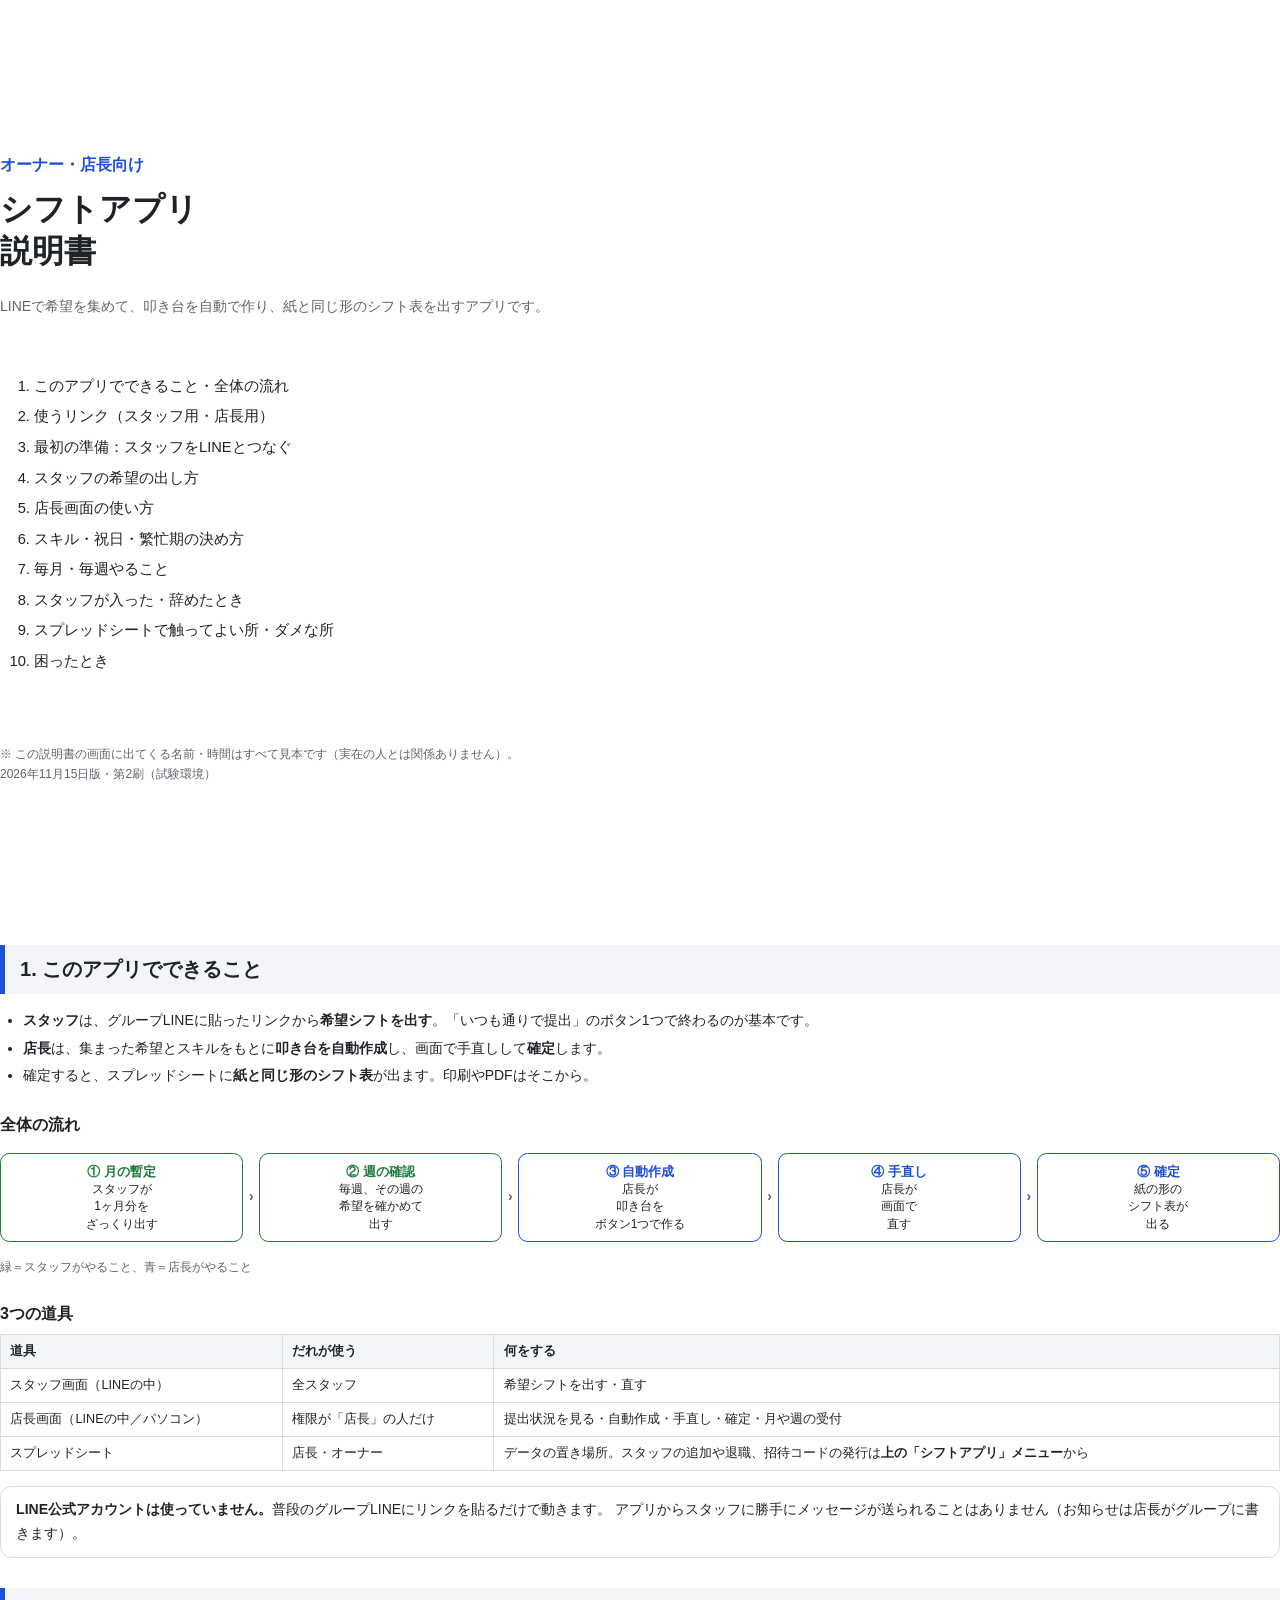
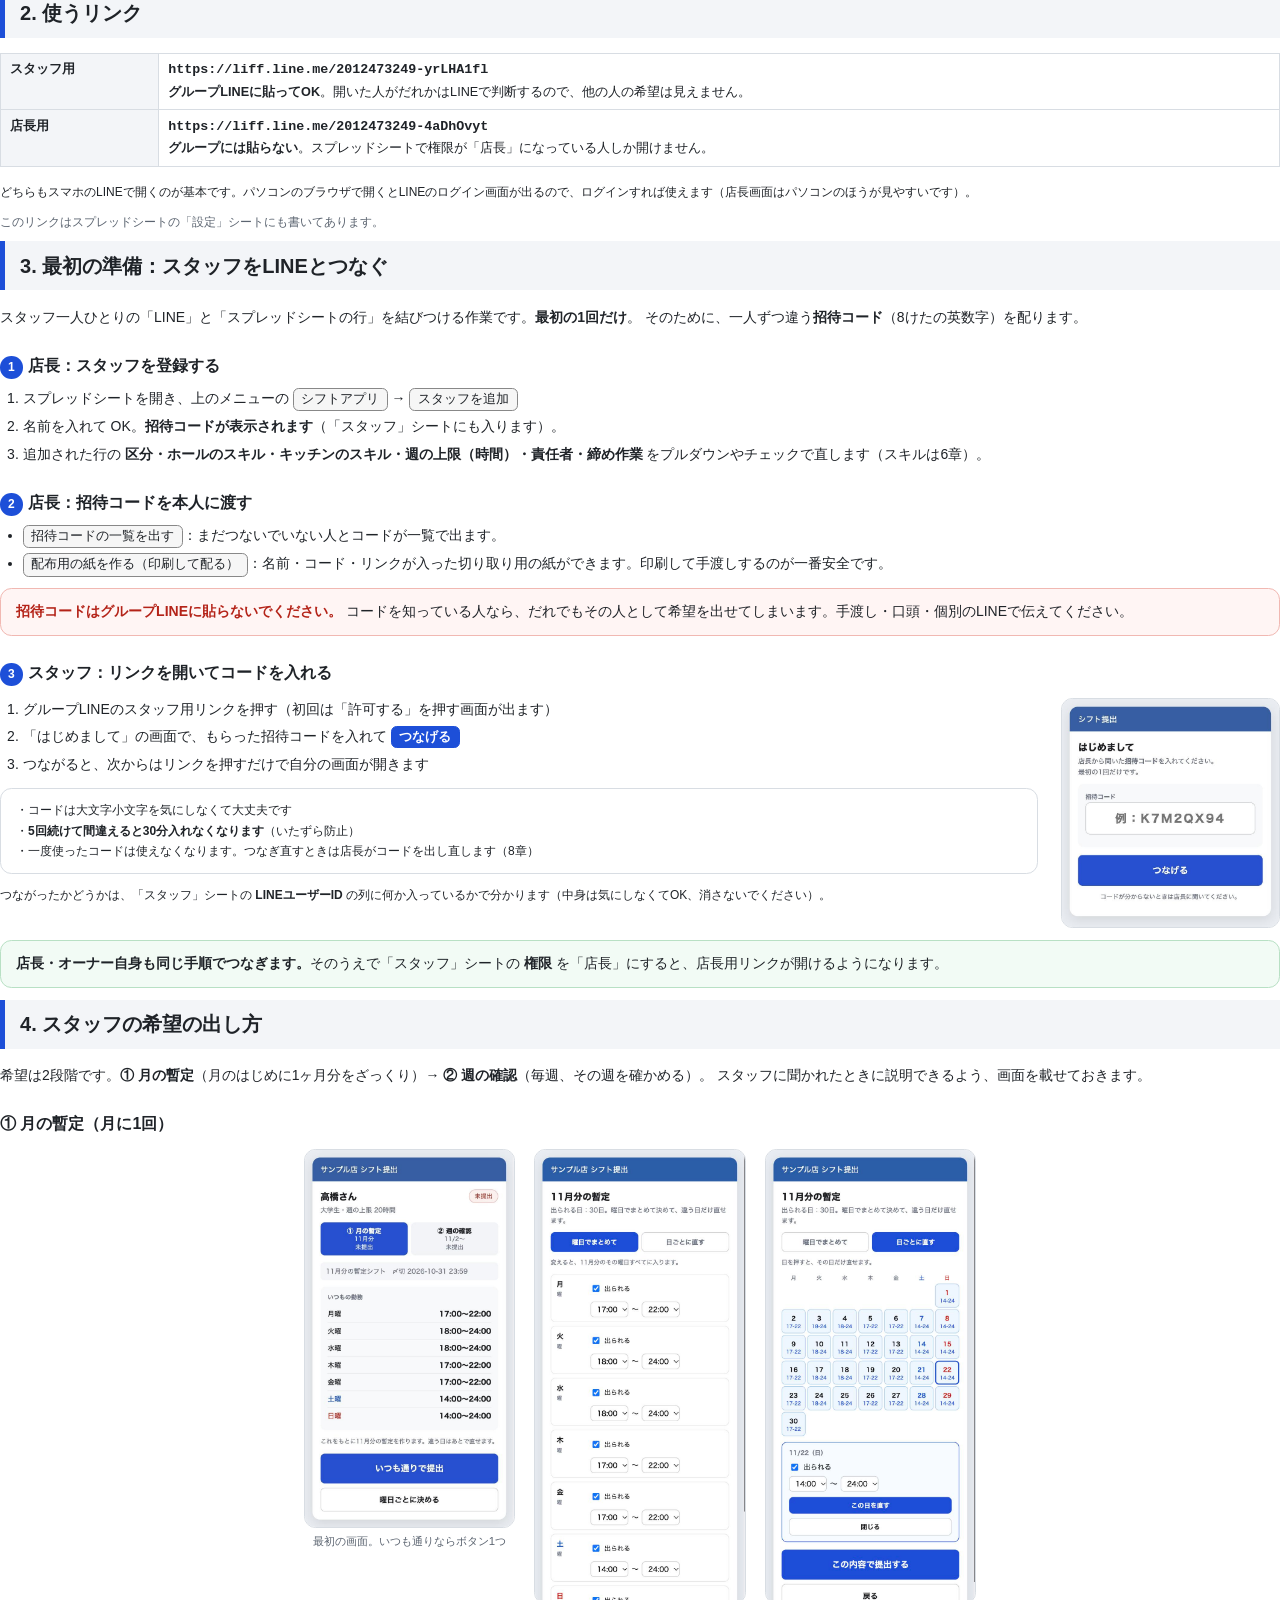
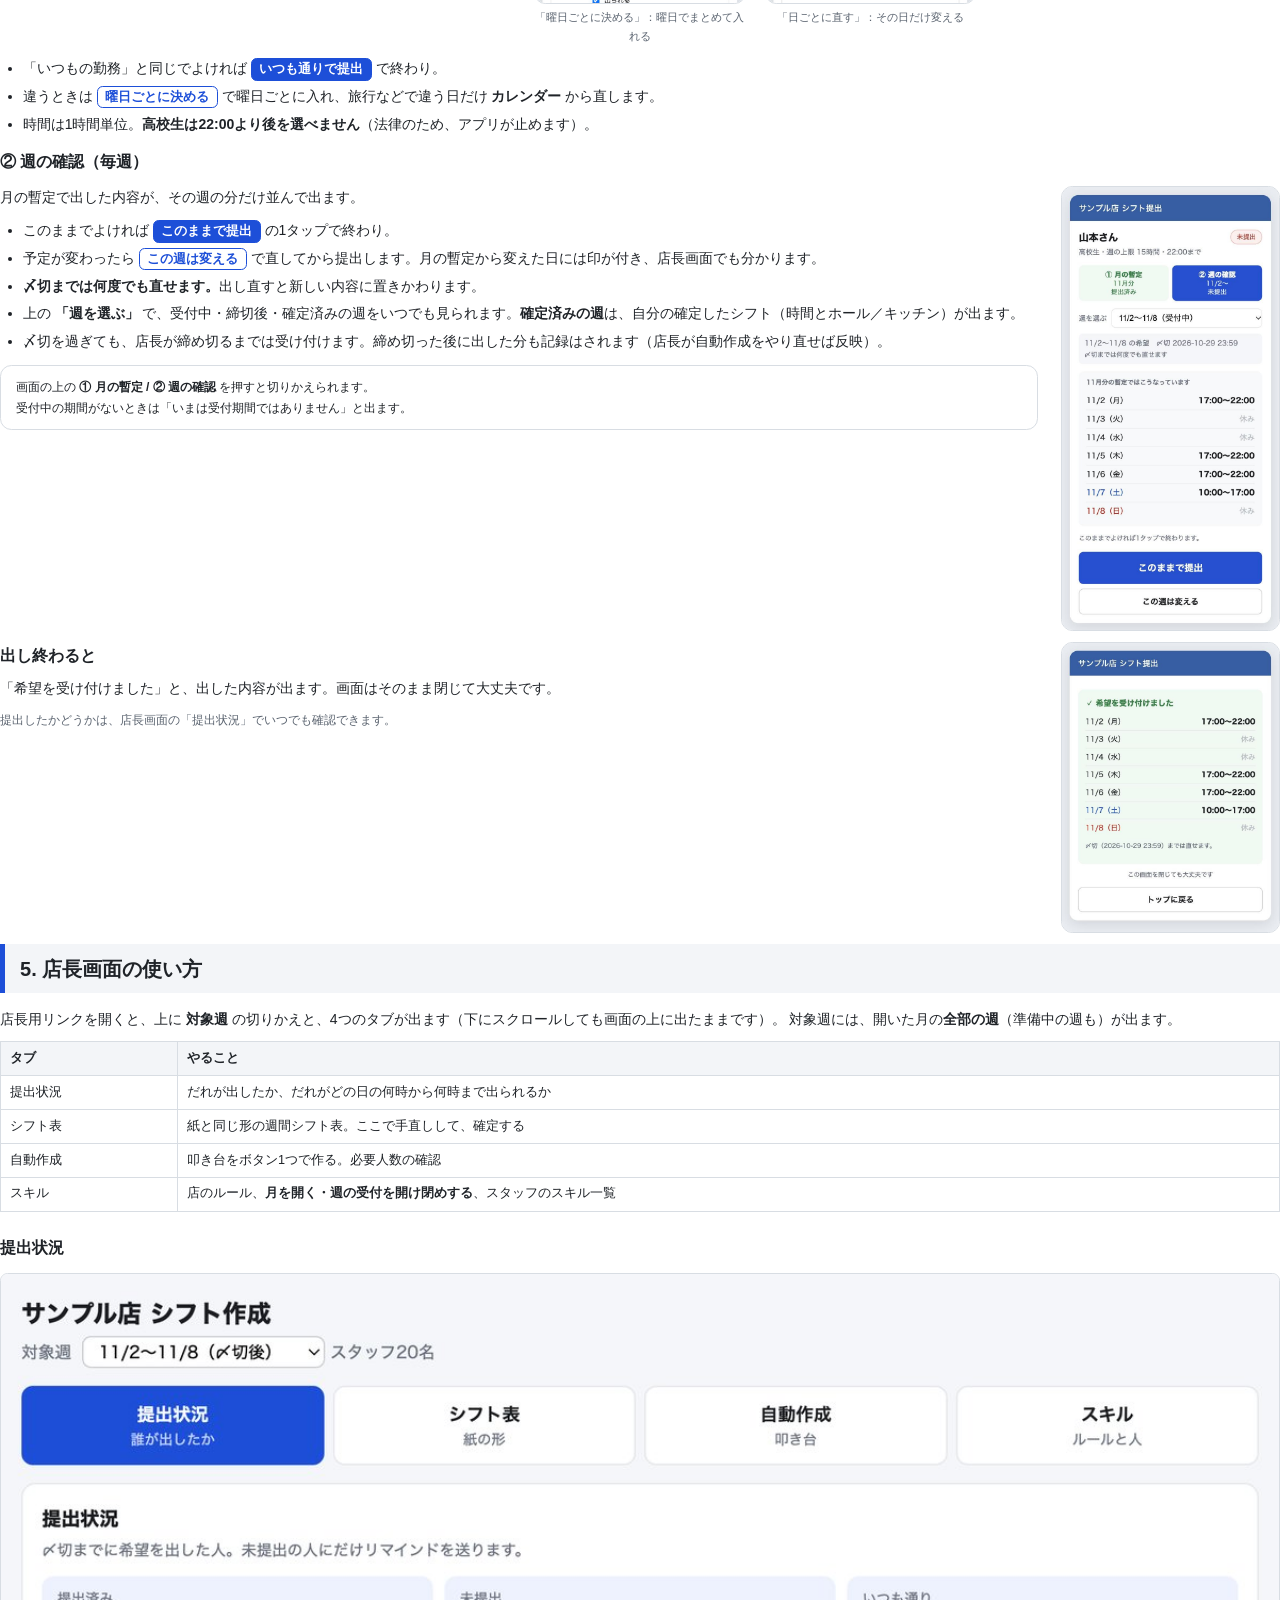
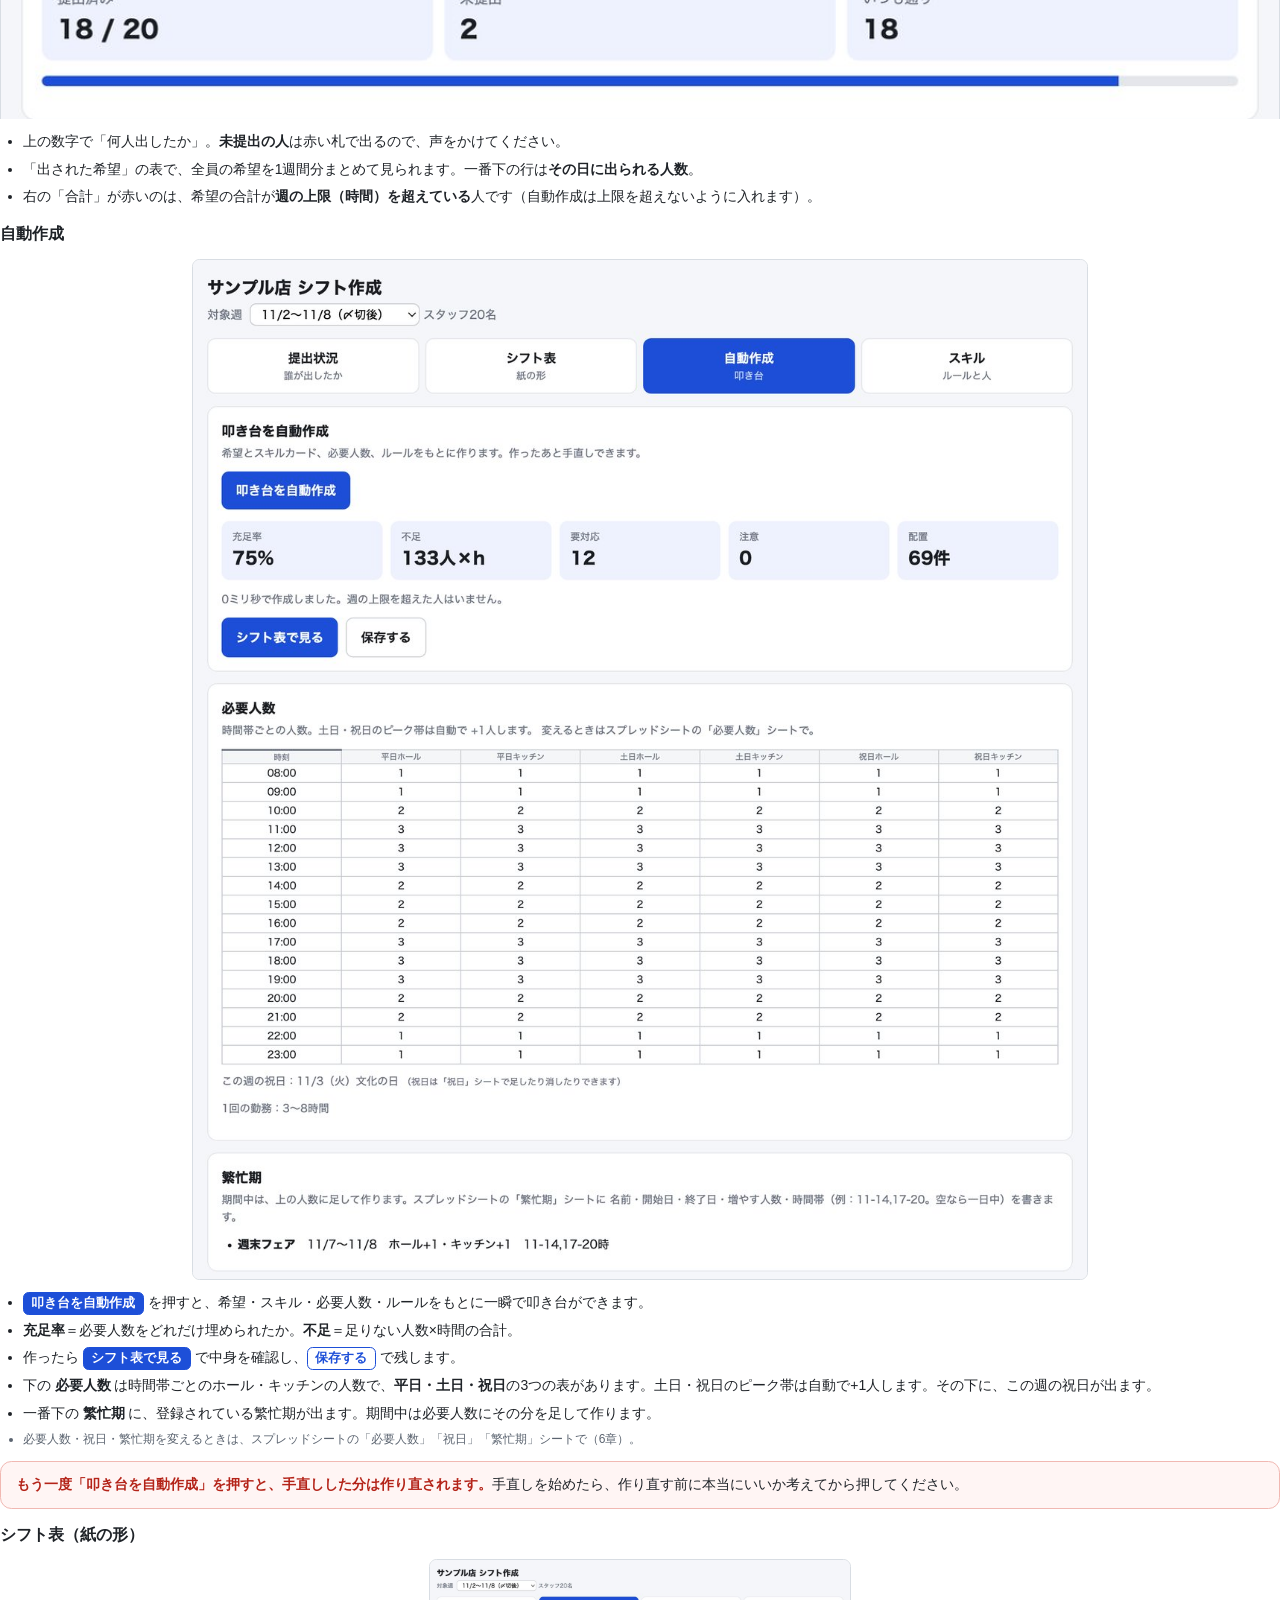
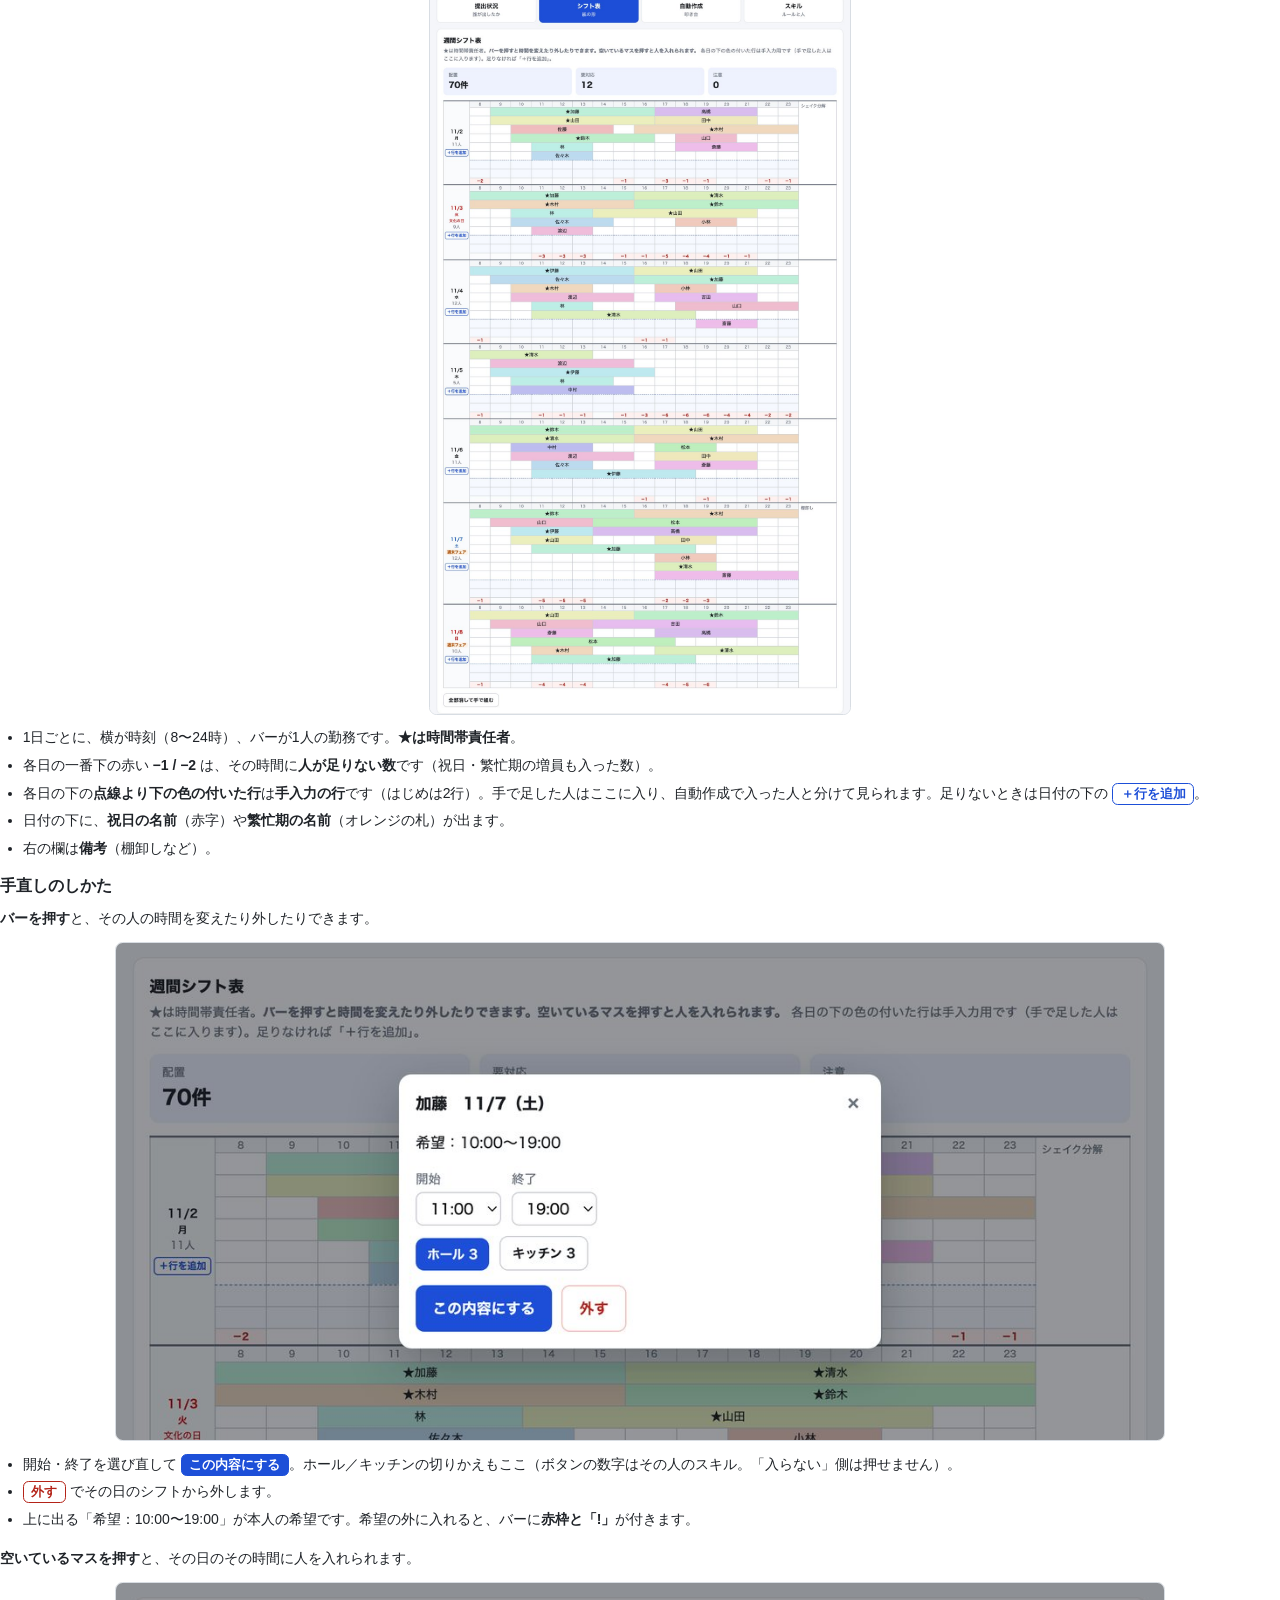
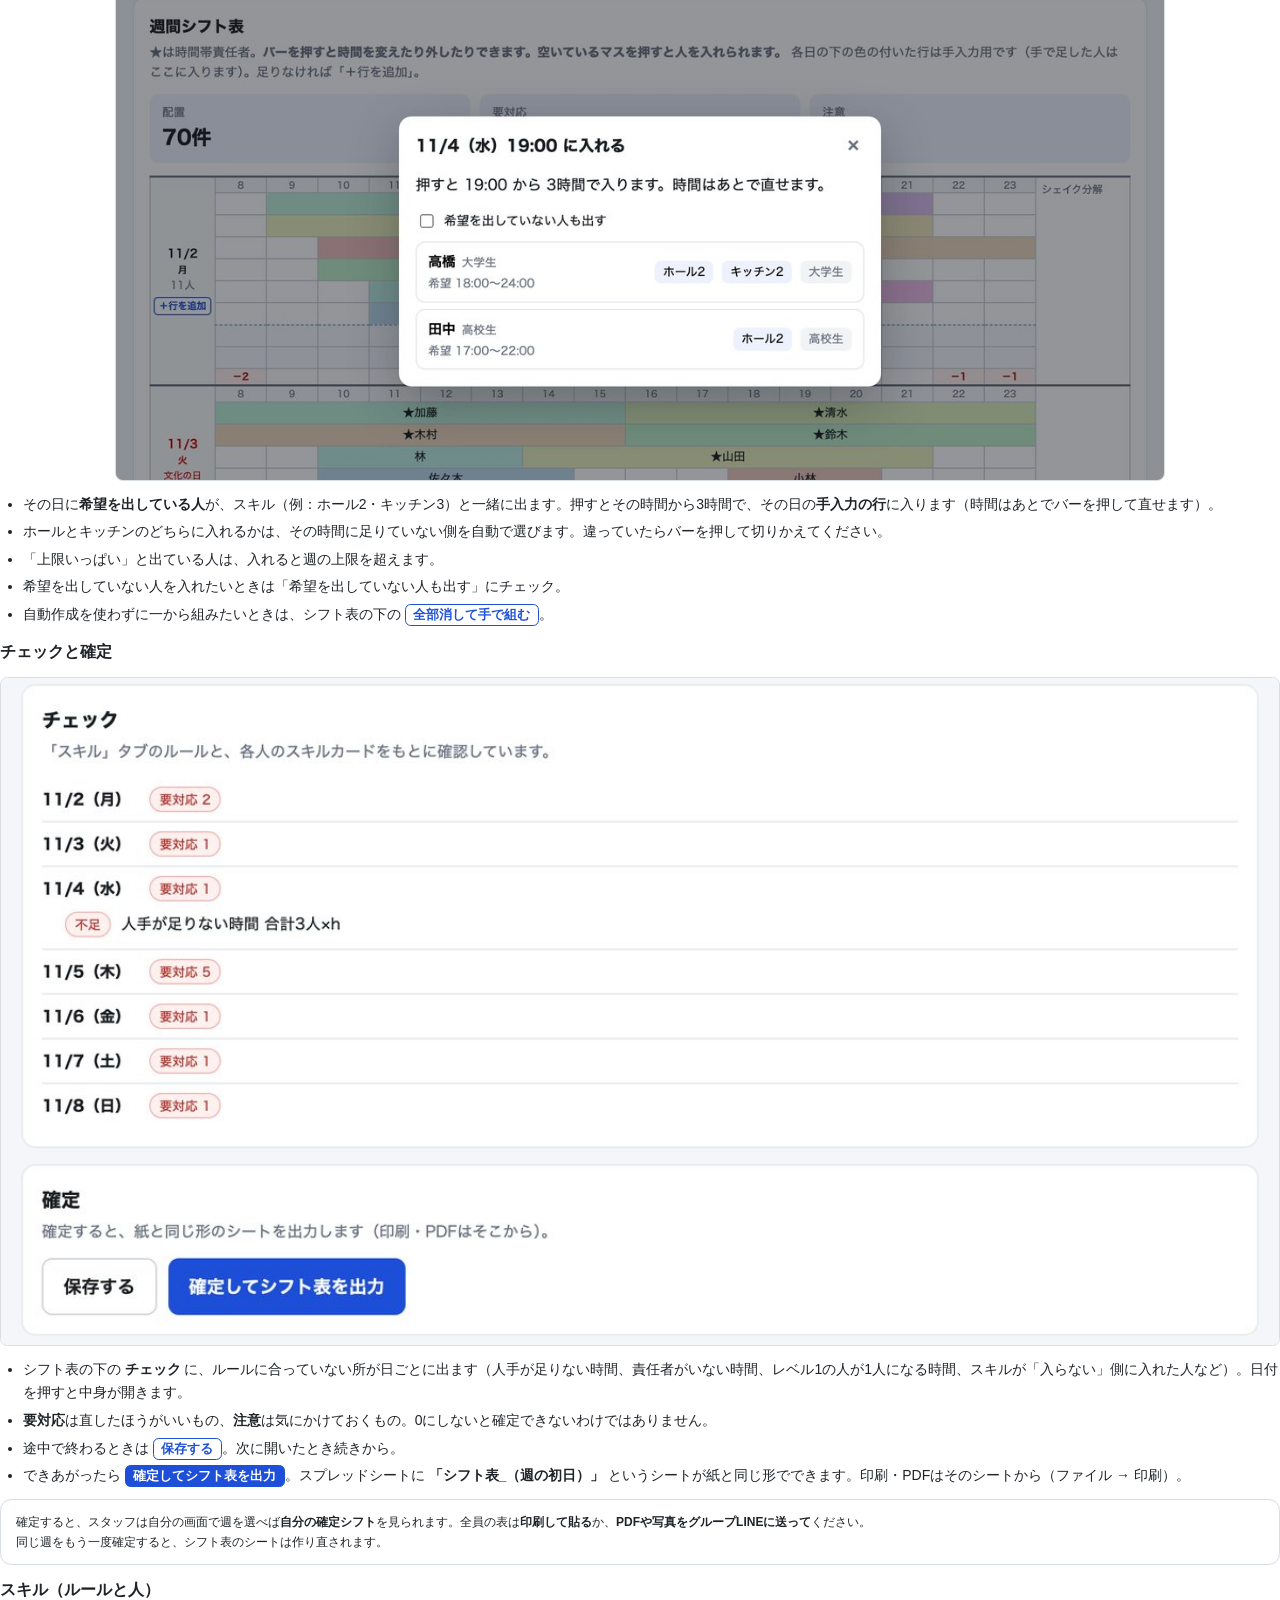
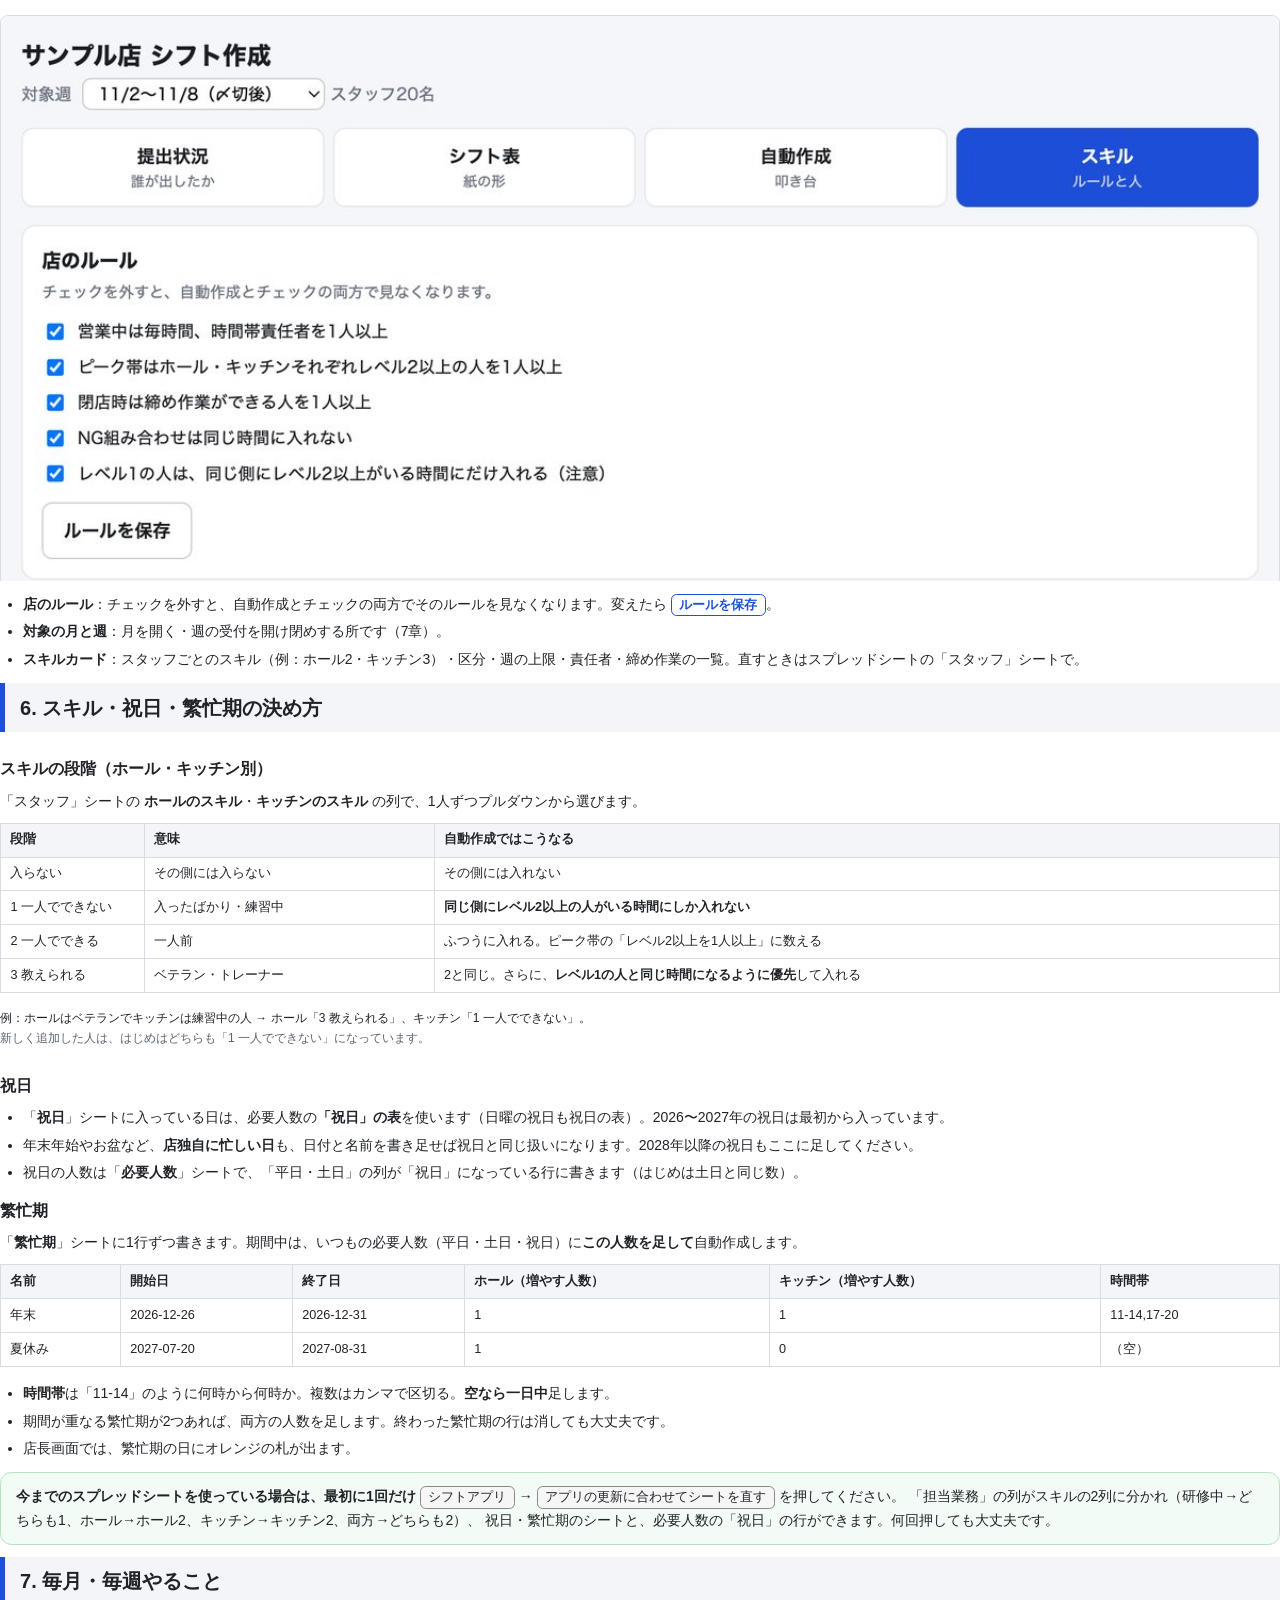
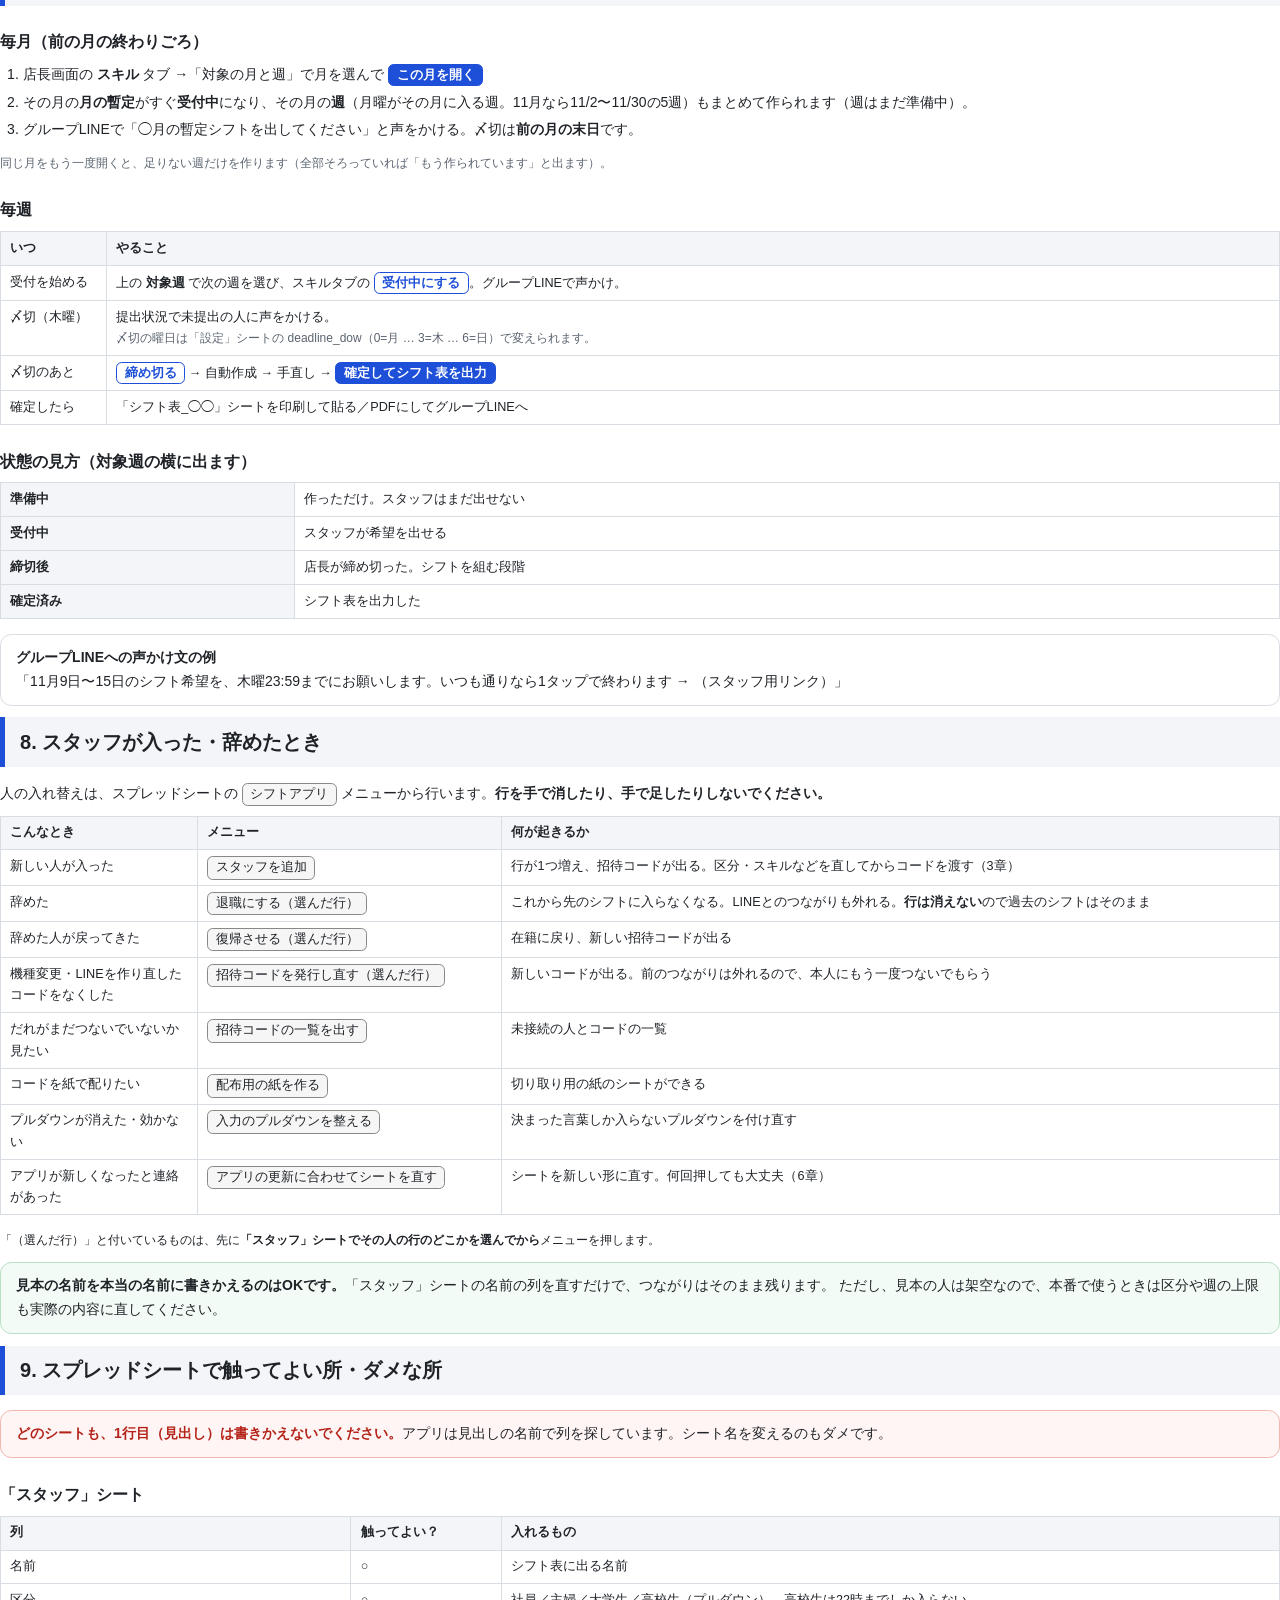
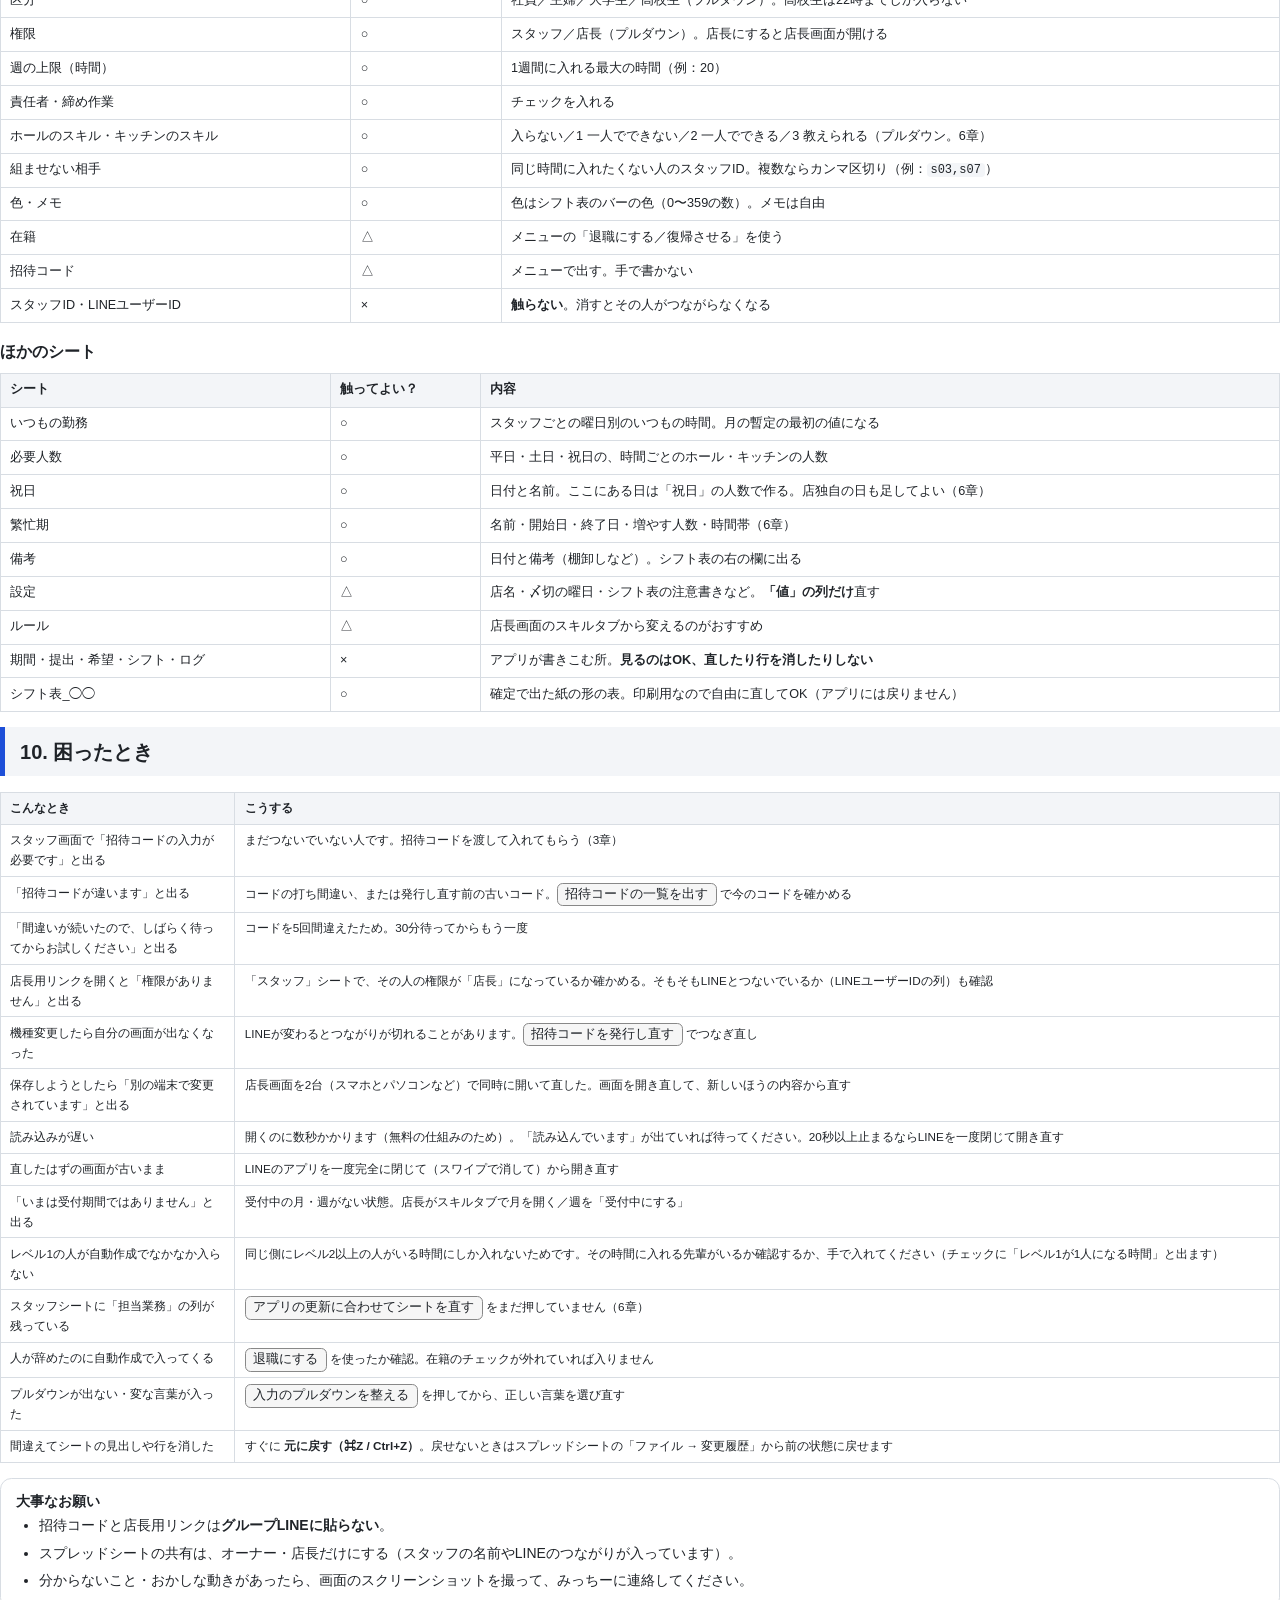
==== commit 56d0eda3: "週のプルダウンと、シートの自動移行 - スタッフ画面に「週を選ぶ」。受付中・締切後・確定済みの週をいつでも見られ、確定済みの週は自分の確定シフトを出す - 店長画面の対象週とタブを上に固定。スマホでは" ====
--- a/manual/manual.html
+++ b/manual/manual.html
@@ -85,7 +85,7 @@
     <li>スプレッドシートで触ってよい所・ダメな所</li>
     <li>困ったとき</li>
   </ol>
-  <p class="small sub" style="margin-top:14mm">※ この説明書の画面に出てくる名前・時間はすべて見本です（実在の人とは関係ありません）。<br>2026年11月15日版（試験環境）</p>
+  <p class="small sub" style="margin-top:14mm">※ この説明書の画面に出てくる名前・時間はすべて見本です（実在の人とは関係ありません）。<br>2026年11月15日版・第2刷（試験環境）</p>
 </section>
 
 <!-- ============ 1. 全体 ============ -->
@@ -199,6 +199,7 @@
         <li>このままでよければ <span class="btn fill">このままで提出</span> の1タップで終わり。</li>
         <li>予定が変わったら <span class="btn">この週は変える</span> で直してから提出します。月の暫定から変えた日には印が付き、店長画面でも分かります。</li>
         <li><b>〆切までは何度でも直せます。</b>出し直すと新しい内容に置きかわります。</li>
+        <li>上の <b>「週を選ぶ」</b> で、受付中・締切後・確定済みの週をいつでも見られます。<b>確定済みの週</b>は、自分の確定したシフト（時間とホール／キッチン）が出ます。</li>
         <li>〆切を過ぎても、店長が締め切るまでは受け付けます。締め切った後に出した分も記録はされます（店長が自動作成をやり直せば反映）。</li>
       </ul>
       <div class="note small">
@@ -222,7 +223,8 @@
 <!-- ============ 5. 店長画面 ============ -->
 <section class="page">
   <h2>5. 店長画面の使い方</h2>
-  <p>店長用リンクを開くと、上に <b>対象週</b> の切りかえと、4つのタブが出ます。</p>
+  <p>店長用リンクを開くと、上に <b>対象週</b> の切りかえと、4つのタブが出ます（下にスクロールしても画面の上に出たままです）。
+  対象週には、開いた月の<b>全部の週</b>（準備中の週も）が出ます。</p>
   <table>
     <tr><th>タブ</th><th>やること</th></tr>
     <tr><td>提出状況</td><td>だれが出したか、だれがどの日の何時から何時まで出られるか</td></tr>
@@ -297,7 +299,7 @@
     <li>できあがったら <span class="btn fill">確定してシフト表を出力</span>。スプレッドシートに <b>「シフト表_（週の初日）」</b> というシートが紙と同じ形でできます。印刷・PDFはそのシートから（ファイル → 印刷）。</li>
   </ul>
   <div class="note small">
-    確定したシフト表をスタッフに知らせるのは、今のところ<b>印刷して貼る</b>か、<b>PDFや写真をグループLINEに送る</b>方法です（スタッフ画面で確定シフトを見る機能は今後追加予定）。<br>
+    確定すると、スタッフは自分の画面で週を選べば<b>自分の確定シフト</b>を見られます。全員の表は<b>印刷して貼る</b>か、<b>PDFや写真をグループLINEに送って</b>ください。<br>
     同じ週をもう一度確定すると、シフト表のシートは作り直されます。
   </div>
 
@@ -365,10 +367,10 @@
   <h3>毎月（前の月の終わりごろ）</h3>
   <ol>
     <li>店長画面の <b>スキル</b> タブ →「対象の月と週」で月を選んで <span class="btn fill">この月を開く</span></li>
-    <li>その月の<b>月の暫定</b>がすぐ<b>受付中</b>になり、その月の<b>週</b>もまとめて作られます（週はまだ準備中）。</li>
+    <li>その月の<b>月の暫定</b>がすぐ<b>受付中</b>になり、その月の<b>週</b>（月曜がその月に入る週。11月なら11/2〜11/30の5週）もまとめて作られます（週はまだ準備中）。</li>
     <li>グループLINEで「◯月の暫定シフトを出してください」と声をかける。〆切は<b>前の月の末日</b>です。</li>
   </ol>
-  <p class="small sub">同じ月を2回開くことはできません（「もう作られています」と出ます）。</p>
+  <p class="small sub">同じ月をもう一度開くと、足りない週だけを作ります（全部そろっていれば「もう作られています」と出ます）。</p>
 
   <h3>毎週</h3>
   <table>
